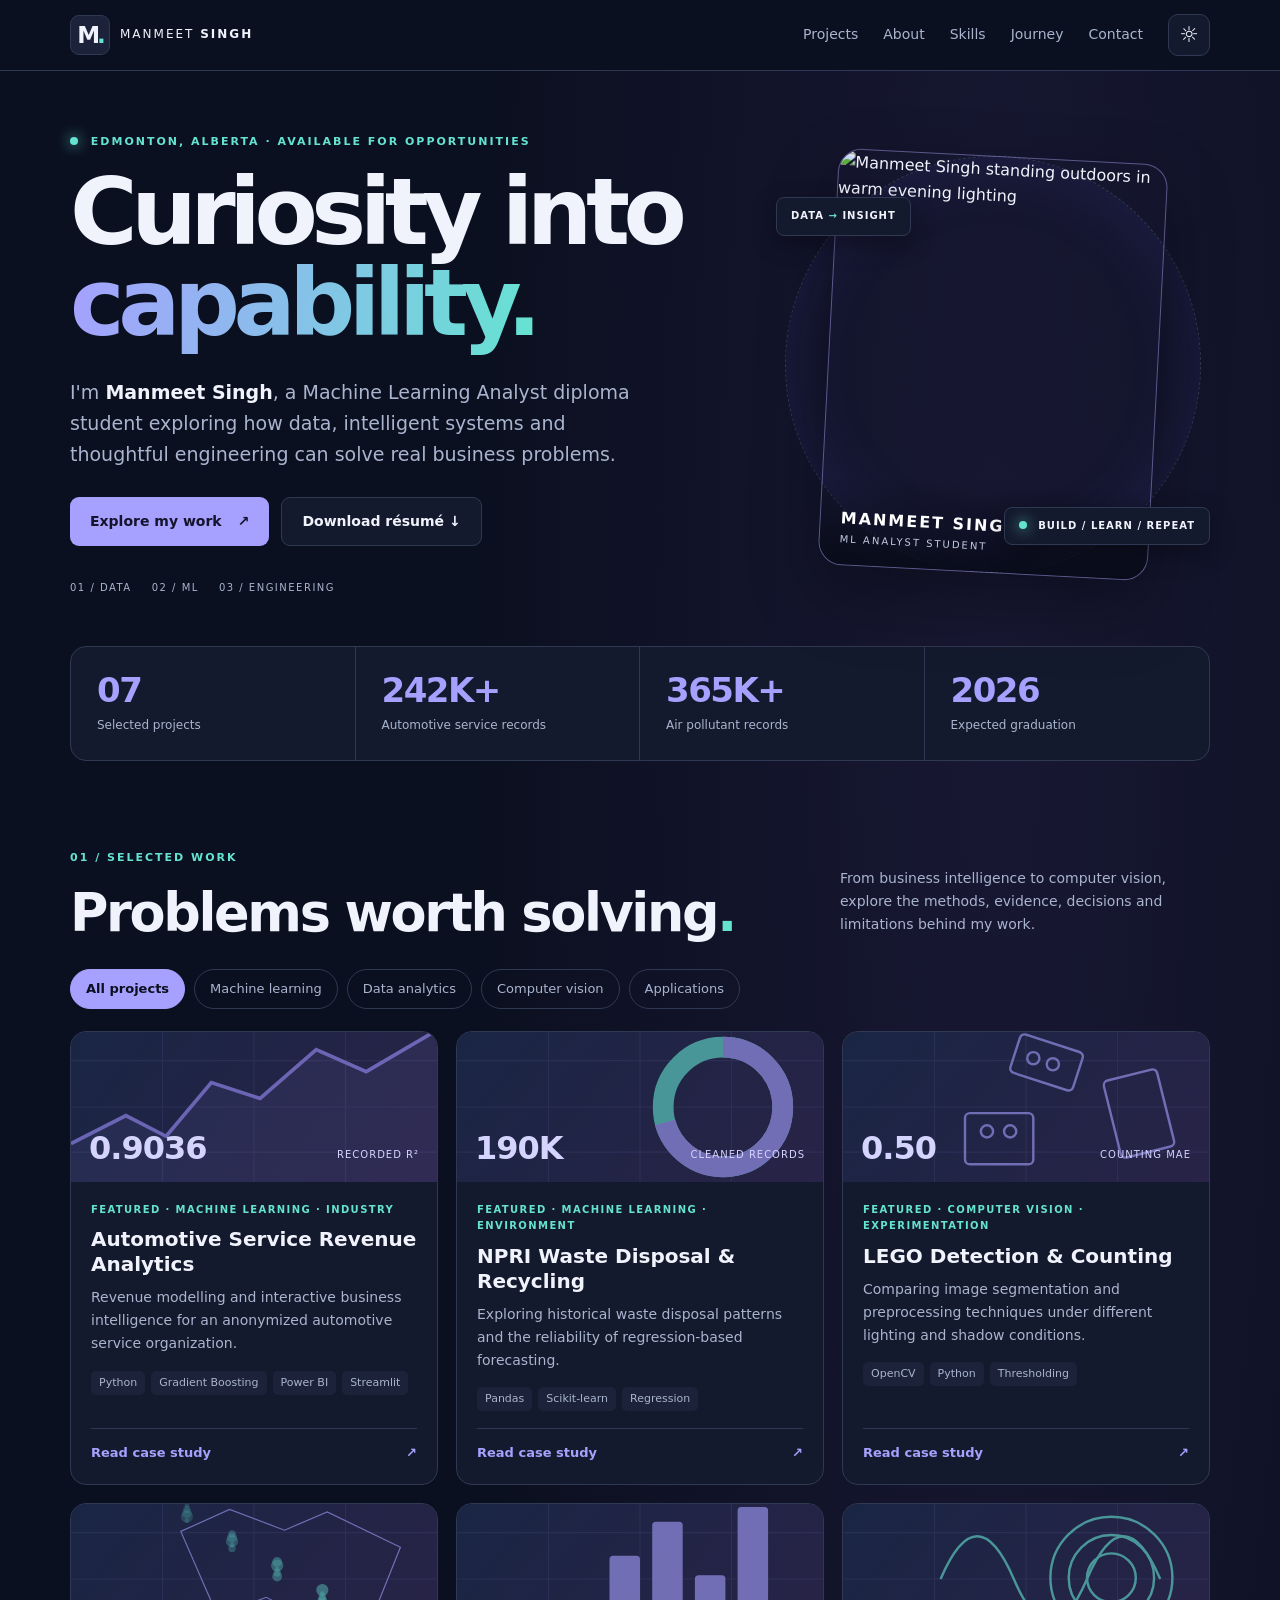
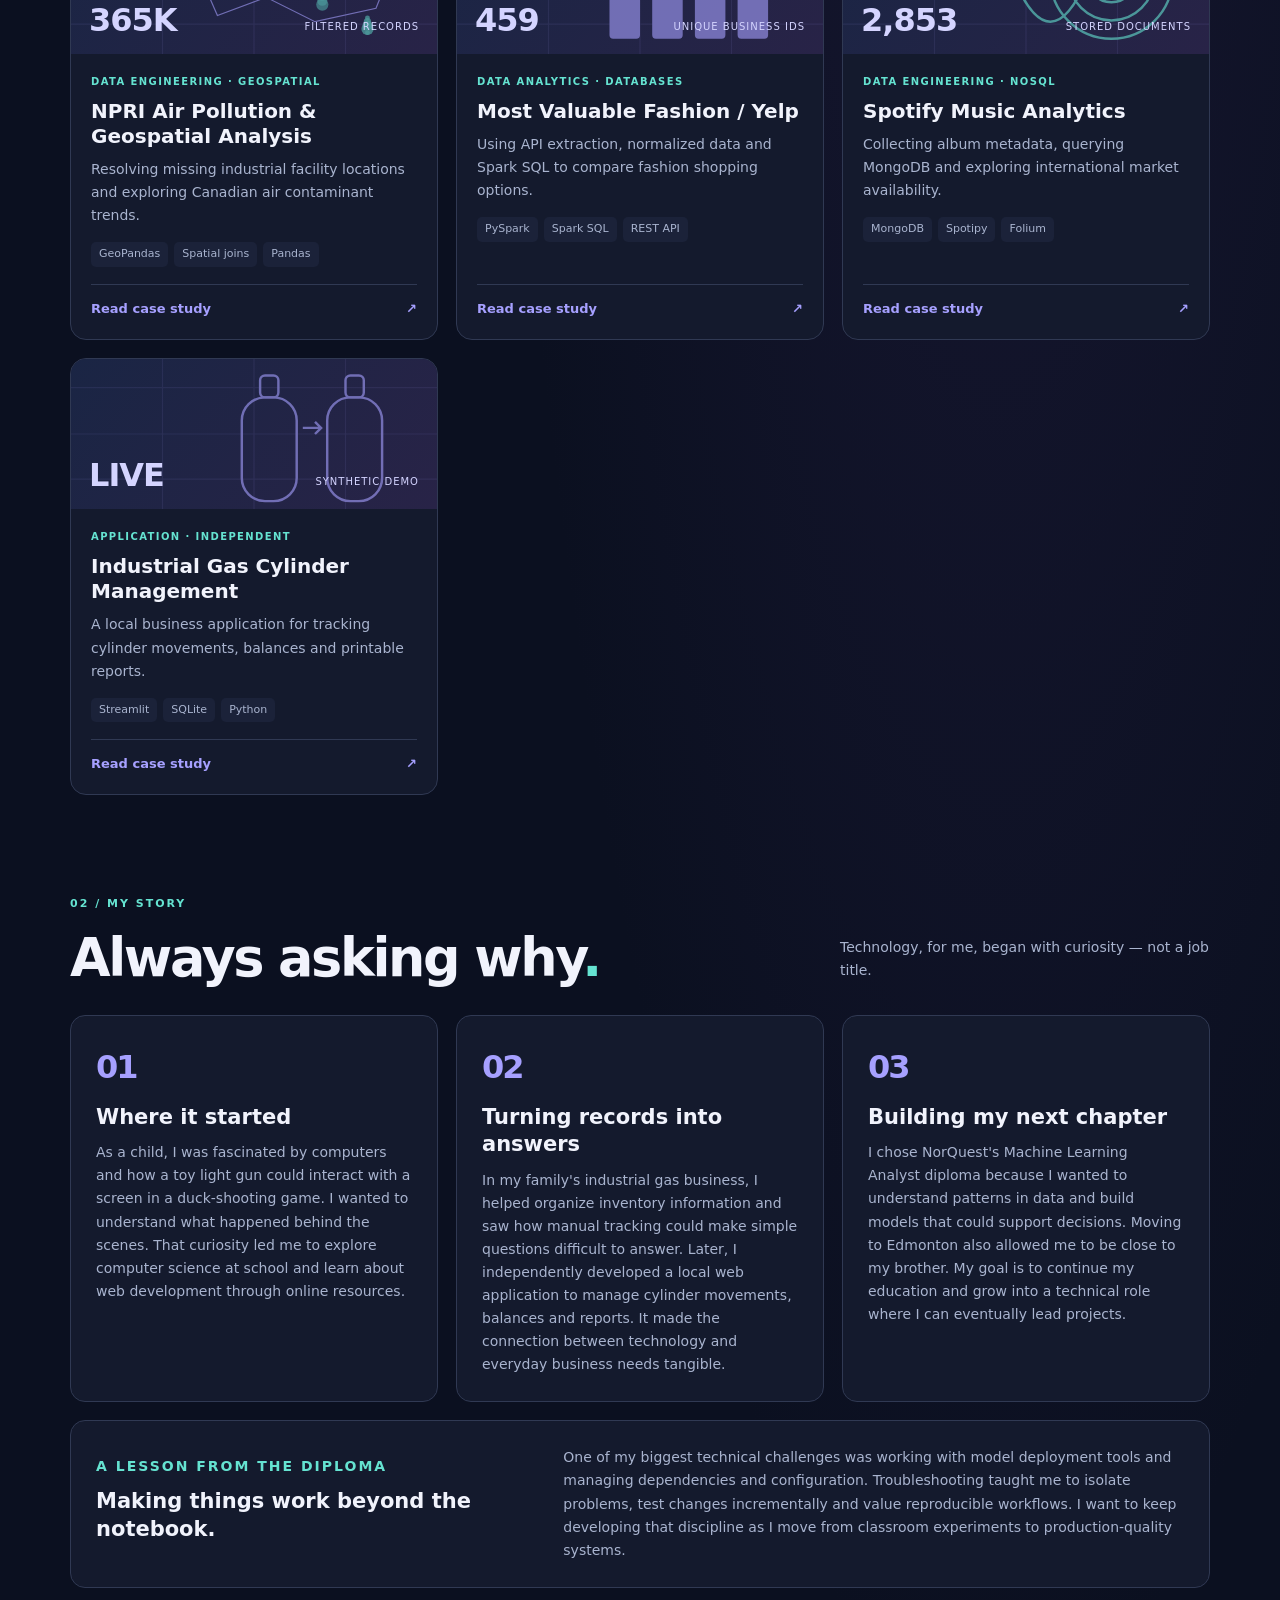
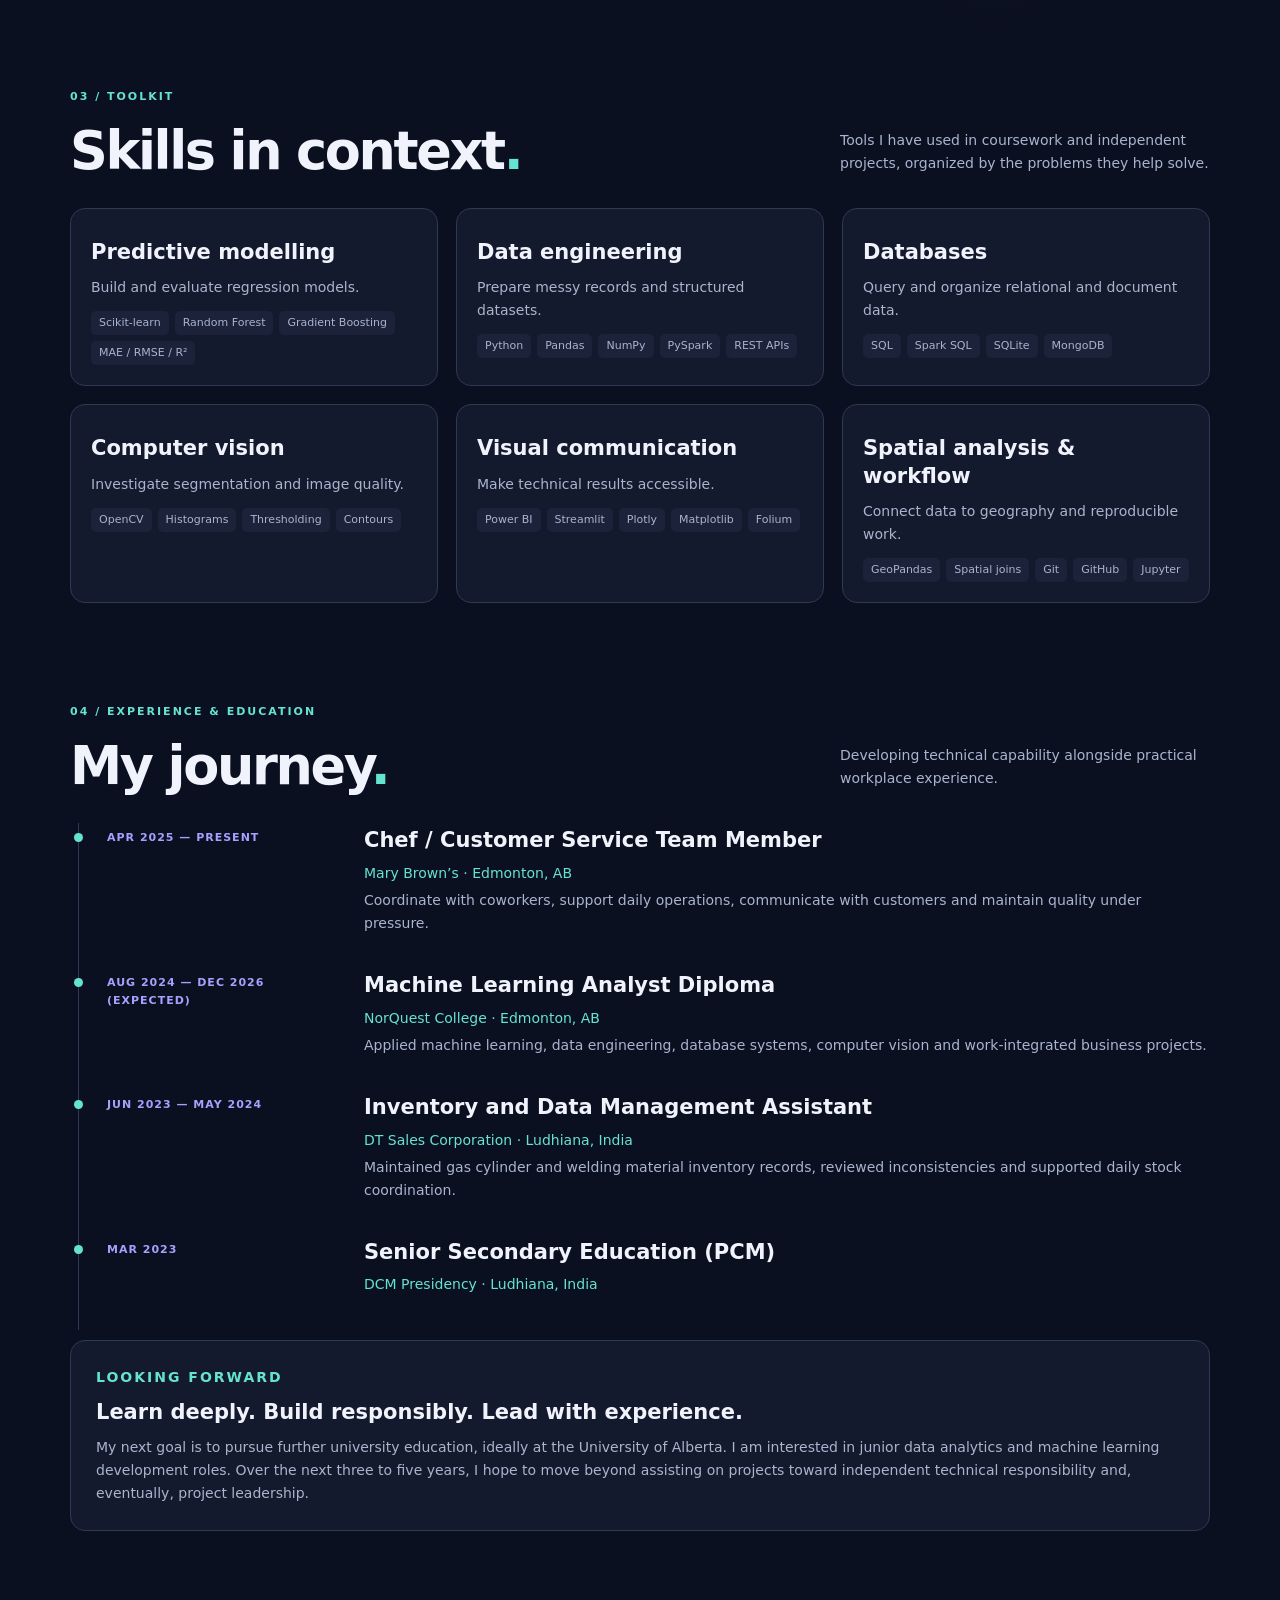
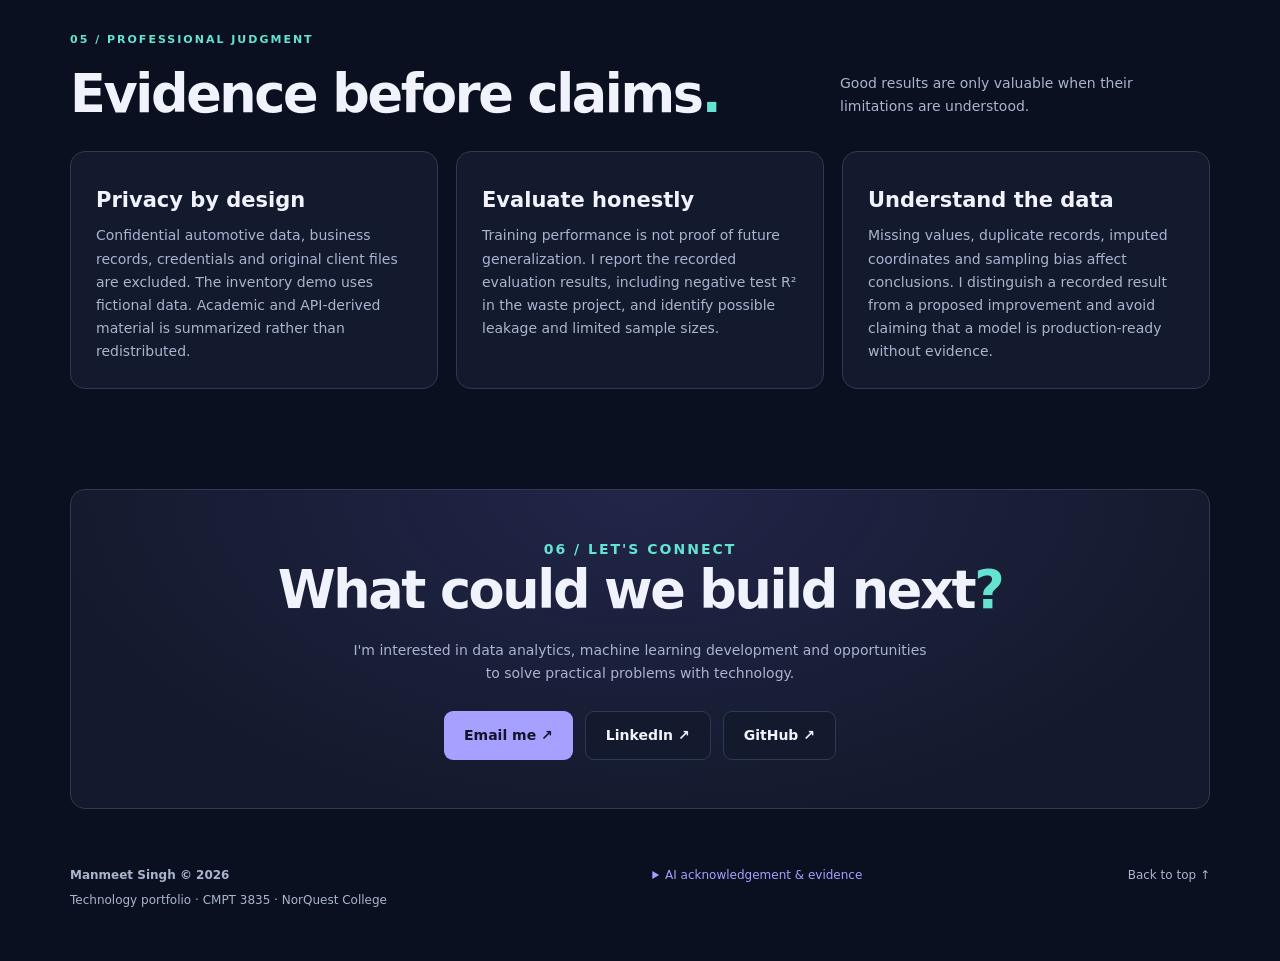
==== index.html @ 7f27ab4d "Add files via upload" ====
<!doctype html><html lang="en"><head><meta charset="utf-8"><meta name="viewport" content="width=device-width,initial-scale=1"><meta name="description" content="Manmeet Singh — Machine Learning Analyst student. Selected work in analytics, computer vision and business automation."><meta name="theme-color" content="#0c1021"><title>Manmeet Singh | Data & Machine Learning Portfolio</title><link rel="stylesheet" href="style.css"><script src="app.js" defer></script></head><body><a class="skip" href="#main">Skip to content</a><header class="header"><div class="nav wrap"><a class="brand" href="#home"><span class="mark">M<span>.</span></span><span>MANMEET <b>SINGH</b></span></a><button class="menu" aria-label="Toggle navigation" aria-expanded="false">☰</button><nav aria-label="Main navigation"><a href="#work">Projects</a><a href="#about">About</a><a href="#skills">Skills</a><a href="#journey">Journey</a><a href="#contact">Contact</a></nav><button id="theme" class="theme" aria-label="Switch color theme">☼</button></div></header><main id="main"><section id="home" class="hero wrap"><div class="hero-copy"><div class="eyebrow"><span class="dot"></span> EDMONTON, ALBERTA · AVAILABLE FOR OPPORTUNITIES</div><h1>Curiosity into<br><em>capability.</em></h1><p class="intro">I'm <strong>Manmeet Singh</strong>, a Machine Learning Analyst diploma student exploring how data, intelligent systems and thoughtful engineering can solve real business problems.</p><div class="actions"><a class="primary" href="#work">Explore my work <span>↗</span></a><a class="secondary" href="assets/Manmeet-Singh-Resume.docx" download>Download résumé ↓</a></div><div class="hero-meta"><span>01 / DATA</span><span>02 / ML</span><span>03 / ENGINEERING</span></div></div><div class="hero-art" aria-label="Portrait of Manmeet Singh"><div class="orbit"></div><div class="portrait"><img src="assets/portrait.webp" alt="Manmeet Singh standing outdoors in warm evening lighting"><span class="portrait-label">MANMEET SINGH <small>ML ANALYST STUDENT</small></span></div><div class="float a">DATA <b>→</b> INSIGHT</div><div class="float b"><span class="dot"></span> BUILD / LEARN / REPEAT</div></div></section><section class="stats wrap" aria-label="Portfolio highlights"><div><strong>07</strong><span>Selected projects</span></div><div><strong>242K+</strong><span>Automotive service records</span></div><div><strong>365K+</strong><span>Air pollutant records</span></div><div><strong>2026</strong><span>Expected graduation</span></div></section><section id="work" class="section wrap"><div class="section-head"><div><p class="eyebrow">01 / SELECTED WORK</p><h2>Problems worth solving<span>.</span></h2></div><p>From business intelligence to computer vision, explore the methods, evidence, decisions and limitations behind my work.</p></div><div class="filters" role="group" aria-label="Filter projects"><button class="active" data-filter="all" aria-pressed="true">All projects</button><button data-filter="ml" aria-pressed="false">Machine learning</button><button data-filter="data" aria-pressed="false">Data analytics</button><button data-filter="cv" aria-pressed="false">Computer vision</button><button data-filter="app" aria-pressed="false">Applications</button></div><div id="projects" class="project-grid"></div><p id="filter-status" class="sr" aria-live="polite"></p></section><section id="about" class="section wrap"><div class="section-head"><div><p class="eyebrow">02 / MY STORY</p><h2>Always asking why<span>.</span></h2></div><p>Technology, for me, began with curiosity — not a job title.</p></div><div class="story"><article class="panel"><span class="number">01</span><h3>Where it started</h3><p>As a child, I was fascinated by computers and how a toy light gun could interact with a screen in a duck-shooting game. I wanted to understand what happened behind the scenes. That curiosity led me to explore computer science at school and learn about web development through online resources.</p></article><article class="panel"><span class="number">02</span><h3>Turning records into answers</h3><p>In my family's industrial gas business, I helped organize inventory information and saw how manual tracking could make simple questions difficult to answer. Later, I independently developed a local web application to manage cylinder movements, balances and reports. It made the connection between technology and everyday business needs tangible.</p></article><article class="panel"><span class="number">03</span><h3>Building my next chapter</h3><p>I chose NorQuest's Machine Learning Analyst diploma because I wanted to understand patterns in data and build models that could support decisions. Moving to Edmonton also allowed me to be close to my brother. My goal is to continue my education and grow into a technical role where I can eventually lead projects.</p></article></div><div class="reflection panel"><div><p class="eyebrow">A LESSON FROM THE DIPLOMA</p><h3>Making things work beyond the notebook.</h3></div><p>One of my biggest technical challenges was working with model deployment tools and managing dependencies and configuration. Troubleshooting taught me to isolate problems, test changes incrementally and value reproducible workflows. I want to keep developing that discipline as I move from classroom experiments to production-quality systems.</p></div></section><section id="skills" class="section wrap"><div class="section-head"><div><p class="eyebrow">03 / TOOLKIT</p><h2>Skills in context<span>.</span></h2></div><p>Tools I have used in coursework and independent projects, organized by the problems they help solve.</p></div><div id="skill-grid" class="skill-grid"></div></section><section id="journey" class="section wrap"><div class="section-head"><div><p class="eyebrow">04 / EXPERIENCE & EDUCATION</p><h2>My journey<span>.</span></h2></div><p>Developing technical capability alongside practical workplace experience.</p></div><div class="timeline"><article><time>APR 2025 — PRESENT</time><div><h3>Chef / Customer Service Team Member</h3><p class="sub">Mary Brown’s · Edmonton, AB</p><p>Coordinate with coworkers, support daily operations, communicate with customers and maintain quality under pressure.</p></div></article><article><time>AUG 2024 — DEC 2026 (EXPECTED)</time><div><h3>Machine Learning Analyst Diploma</h3><p class="sub">NorQuest College · Edmonton, AB</p><p>Applied machine learning, data engineering, database systems, computer vision and work-integrated business projects.</p></div></article><article><time>JUN 2023 — MAY 2024</time><div><h3>Inventory and Data Management Assistant</h3><p class="sub">DT Sales Corporation · Ludhiana, India</p><p>Maintained gas cylinder and welding material inventory records, reviewed inconsistencies and supported daily stock coordination.</p></div></article><article><time>MAR 2023</time><div><h3>Senior Secondary Education (PCM)</h3><p class="sub">DCM Presidency · Ludhiana, India</p></div></article></div><div class="goals panel"><p class="eyebrow">LOOKING FORWARD</p><h3>Learn deeply. Build responsibly. Lead with experience.</h3><p>My next goal is to pursue further university education, ideally at the University of Alberta. I am interested in junior data analytics and machine learning development roles. Over the next three to five years, I hope to move beyond assisting on projects toward independent technical responsibility and, eventually, project leadership.</p></div></section><section class="section wrap" id="responsibility"><div class="section-head"><div><p class="eyebrow">05 / PROFESSIONAL JUDGMENT</p><h2>Evidence before claims<span>.</span></h2></div><p>Good results are only valuable when their limitations are understood.</p></div><div class="story"><article class="panel"><h3>Privacy by design</h3><p>Confidential automotive data, business records, credentials and original client files are excluded. The inventory demo uses fictional data. Academic and API-derived material is summarized rather than redistributed.</p></article><article class="panel"><h3>Evaluate honestly</h3><p>Training performance is not proof of future generalization. I report the recorded evaluation results, including negative test R² in the waste project, and identify possible leakage and limited sample sizes.</p></article><article class="panel"><h3>Understand the data</h3><p>Missing values, duplicate records, imputed coordinates and sampling bias affect conclusions. I distinguish a recorded result from a proposed improvement and avoid claiming that a model is production-ready without evidence.</p></article></div></section><section id="contact" class="section wrap"><div class="contact panel"><p class="eyebrow">06 / LET'S CONNECT</p><h2>What could we build next<span>?</span></h2><p>I'm interested in data analytics, machine learning development and opportunities to solve practical problems with technology.</p><div class="actions"><a class="primary" href="mailto:manmeetsingh.200472@gmail.com">Email me ↗</a><a class="secondary" href="https://www.linkedin.com/in/manmeet-singh-952027340/" target="_blank" rel="noopener">LinkedIn ↗</a><a class="secondary" href="https://github.com/ManmeetS0704" target="_blank" rel="noopener">GitHub ↗</a></div></div></section></main><footer class="wrap footer"><div><strong>Manmeet Singh © 2026</strong><p>Technology portfolio · CMPT 3835 · NorQuest College</p></div><details><summary>AI acknowledgement & evidence</summary><p>ChatGPT assisted with portfolio writing, code, visual presentation and organization of project evidence. Project results are drawn from saved academic outputs and the résumé; they were not independently retrained. Team results are identified as such. The interactive inventory example is synthetic. Individual contributions described at team level are not assertions of sole authorship.</p></details><a href="#home">Back to top ↑</a></footer><dialog id="detail" aria-labelledby="detail-title"><div class="dialog-head"><span class="eyebrow">PROJECT CASE STUDY</span><button id="close" aria-label="Close case study">×</button></div><div id="detail-body"></div></dialog></body></html>
---- style.css ----
:root{color-scheme:dark;--bg:#0b1020;--panel:#141a2d;--panel2:#1b2239;--fg:#f1f3fc;--muted:#a9b4cf;--line:#303953;--accent:#a6a0ff;--cyan:#65e3d1;--shadow:#0005}*{box-sizing:border-box}html{scroll-behavior:smooth;scroll-padding-top:95px}body{margin:0;background:radial-gradient(ellipse at 78% 12%,#33265a55,transparent 37%),var(--bg);color:var(--fg);font-family:Inter,system-ui,-apple-system,BlinkMacSystemFont,"Segoe UI",sans-serif;line-height:1.65}body.light{color-scheme:light;--bg:#f5f6fc;--panel:#fff;--panel2:#e8eafa;--fg:#20233d;--muted:#515b76;--line:#cbd1e4;--accent:#5542c2;--cyan:#087e70;--shadow:#25204b14;background:var(--bg)}a{color:inherit;text-decoration:none}button{font:inherit;color:inherit;cursor:pointer}button:focus-visible,a:focus-visible,input:focus-visible,select:focus-visible,summary:focus-visible{outline:3px solid var(--cyan);outline-offset:4px}.wrap{width:min(1140px,calc(100% - 48px));margin:auto}.header{position:sticky;top:0;z-index:5;background:var(--bg);border-bottom:1px solid var(--line)}.nav{height:70px;display:flex;align-items:center;gap:25px}.brand{display:flex;align-items:center;gap:10px;font-size:12px;letter-spacing:2px;white-space:nowrap}.brand b{font-weight:800}.mark{display:grid;place-items:center;background:var(--panel2);border:1px solid var(--line);border-radius:9px;width:40px;height:40px;font-size:23px;letter-spacing:-3px;font-weight:900;display:inline-block;text-align:center;line-height:38px}.mark span,h2 span{color:var(--cyan)}nav{display:flex;gap:25px;margin-left:auto;font-size:14px;color:var(--muted)}nav a:hover{color:var(--accent)}.theme,.menu,#close{border:1px solid var(--line);background:var(--panel);border-radius:10px;width:42px;height:42px;font-size:22px}.menu{display:none}.hero{display:grid;grid-template-columns:1.2fr .8fr;gap:55px;align-items:center;min-height:570px;padding:62px 0 50px}.eyebrow{font-size:11px;letter-spacing:2px;font-weight:750;color:var(--cyan);margin:0 0 16px}.dot{display:inline-block;width:8px;height:8px;background:var(--cyan);border-radius:50%;box-shadow:0 0 14px var(--cyan);margin-right:7px}h1,h2,h3,p{margin-top:0}h1{font-size:clamp(58px,7.2vw,105px);line-height:.99;letter-spacing:-.07em;margin-bottom:27px}h1 em{font-style:normal;background:linear-gradient(100deg,var(--accent),var(--cyan));-webkit-background-clip:text;background-clip:text;color:transparent}.intro{font-size:19px;color:var(--muted);max-width:570px}.intro strong{color:var(--fg)}.actions{display:flex;gap:12px;flex-wrap:wrap;margin-top:26px}.primary,.secondary{display:inline-flex;align-items:center;justify-content:center;gap:16px;padding:12px 20px;border-radius:9px;font-size:14px;font-weight:700}.primary{background:#a6a0ff;color:#15142d}.primary:hover{background:#c5c0ff}.secondary{border:1px solid var(--line);background:var(--panel)}.secondary:hover{border-color:var(--accent)}.hero-meta{display:flex;gap:20px;margin-top:34px;font-size:10px;letter-spacing:1.5px;color:var(--muted)}.hero-art{position:relative;display:grid;place-items:center;min-height:440px}.portrait{position:relative;width:76%;max-width:340px;border-radius:24px;overflow:hidden;border:1px solid #b7aaff70;box-shadow:0 28px 70px var(--shadow);transform:rotate(3deg)}.portrait img{width:100%;display:block;aspect-ratio: .79;object-fit:cover}.portrait-label{position:absolute;bottom:0;left:0;right:0;padding:30px 20px 16px;background:linear-gradient(transparent,#080b18ee);color:white;font-size:16px;font-weight:800;letter-spacing:2px}.portrait-label small{display:block;font-size:10px;font-weight:500;color:#c6cce3}.orbit{position:absolute;width:96%;aspect-ratio:1;border-radius:50%;border:1px dashed var(--line);box-shadow:0 0 70px #7168ff22 inset}.float{position:absolute;padding:10px 14px;border-radius:8px;border:1px solid var(--line);background:var(--panel);font-size:10px;font-weight:700;letter-spacing:1px;box-shadow:0 8px 25px var(--shadow)}.float.a{top:12%;left:0}.float.b{bottom:9%;right:0}.float b{color:var(--cyan)}.stats{display:grid;grid-template-columns:repeat(4,1fr);border:1px solid var(--line);border-radius:16px;background:var(--panel);overflow:hidden}.stats div{padding:23px 26px;border-right:1px solid var(--line)}.stats div:last-child{border:0}.stats strong{display:block;font-size:34px;line-height:1.2;letter-spacing:-1.5px;color:var(--accent)}.stats span{font-size:12px;color:var(--muted)}.section{padding-top:88px;padding-bottom:12px}.section-head{display:flex;justify-content:space-between;gap:35px;align-items:end;margin-bottom:28px}.section-head>p{max-width:370px;color:var(--muted);margin-bottom:5px;font-size:14px}.section-head h2,.contact h2{font-size:clamp(32px,4.1vw,55px);line-height:1.1;letter-spacing:-.045em;margin:0}.filters{display:flex;flex-wrap:wrap;gap:9px;margin-bottom:22px}.filters button{padding:8px 15px;border:1px solid var(--line);border-radius:30px;background:transparent;color:var(--muted);font-size:13px}.filters button.active{background:var(--accent);border-color:var(--accent);color:var(--bg);font-weight:750}.project-grid{display:grid;grid-template-columns:repeat(3,minmax(0,1fr));gap:18px}.project{display:flex;flex-direction:column;background:var(--panel);border:1px solid var(--line);border-radius:16px;overflow:hidden;transition:transform .2s,border .2s}.project:hover{transform:translateY(-4px);border-color:var(--accent)}.project-visual{height:150px;position:relative;overflow:hidden;background:linear-gradient(130deg,#1a2544,#282347);color:#d4d4ff;padding:18px;display:flex;align-items:flex-end;justify-content:space-between}.project-visual svg{position:absolute;inset:0;width:100%;height:100%;opacity:.6}.project-visual strong{position:relative;font-size:32px;line-height:1;letter-spacing:-1px}.project-visual small{position:relative;font-size:10px;letter-spacing:1px;text-align:right}.project-content{padding:20px;display:flex;flex-direction:column;flex:1}.project-content h3{font-size:20px;line-height:1.25;margin:9px 0}.project-content p{font-size:14px;color:var(--muted);margin:0 0 15px}.project-type{color:var(--cyan);font-size:10px;letter-spacing:1.4px;text-transform:uppercase;font-weight:700}.tags{display:flex;gap:6px;flex-wrap:wrap;margin:0 0 17px}.tags span{font-size:11px;padding:3px 8px;background:var(--panel2);border-radius:5px;color:var(--muted)}.open-project{margin-top:auto;display:flex;justify-content:space-between;border:0;border-top:1px solid var(--line);padding:13px 0 0;background:transparent;color:var(--accent);font-weight:750;font-size:13px;text-align:left}.story,.skill-grid{display:grid;grid-template-columns:repeat(3,minmax(0,1fr));gap:18px}.panel{background:var(--panel);border:1px solid var(--line);border-radius:15px;padding:25px}.panel h3{font-size:21px;line-height:1.3;margin:10px 0}.panel p{color:var(--muted);font-size:14px;margin-bottom:0}.number{color:var(--accent);font-size:32px;font-weight:800;letter-spacing:-2px}.reflection{margin-top:18px;display:grid;grid-template-columns:1fr 1.4fr;gap:24px;align-items:center}.reflection .eyebrow,.goals .eyebrow,.contact .eyebrow{color:var(--cyan)}.skill-grid .panel{padding:20px}.skill-grid .tags{margin:12px 0 0}.timeline{border-left:1px solid var(--line);margin-left:8px}.timeline article{position:relative;display:grid;grid-template-columns:235px 1fr;gap:22px;padding:0 0 29px 28px}.timeline article:before{content:"";position:absolute;left:-5px;top:10px;width:9px;height:9px;border-radius:50%;background:var(--cyan)}.timeline time{font-size:11px;color:var(--accent);letter-spacing:1px;font-weight:700;padding-top:6px}.timeline h3{margin:0;font-size:21px}.timeline p{font-size:14px;color:var(--muted);margin:4px 0}.timeline .sub{color:var(--cyan)}.goals{margin-top:10px}.contact{text-align:center;padding:48px 24px;background:radial-gradient(ellipse at top,#6860d829,transparent 75%),var(--panel)}.contact p:not(.eyebrow){max-width:580px;margin:20px auto}.contact .actions{justify-content:center}.footer{display:flex;align-items:start;justify-content:space-between;gap:25px;padding:45px 0;color:var(--muted);font-size:12px}.footer p{margin:5px 0}.footer details{max-width:430px}.footer summary{cursor:pointer;color:var(--accent)}.footer>a{white-space:nowrap}dialog{width:min(850px,calc(100% - 24px));max-height:90dvh;background:var(--panel);color:var(--fg);border:1px solid var(--line);border-radius:20px;padding:28px;box-shadow:0 35px 100px #0009;overflow:auto}dialog::backdrop{background:#040714c9;backdrop-filter:blur(5px)}.dialog-head{display:flex;justify-content:space-between;align-items:center}.dialog-head .eyebrow{margin:0}#detail h2{font-size:36px;line-height:1.1;letter-spacing:-1.5px;margin:18px 0}#detail h3{font-size:19px;margin:25px 0 8px}#detail p{color:var(--muted);font-size:15px}.metrics{display:grid;grid-template-columns:repeat(auto-fit,minmax(125px,1fr));gap:10px;margin:22px 0}.metric{padding:15px;background:var(--panel2);border-radius:9px}.metric strong{display:block;color:var(--accent);font-size:25px;line-height:1.2}.metric span{font-size:12px;color:var(--muted)}.chart{padding:20px;border:1px solid var(--line);border-radius:12px;margin:20px 0}.chart h3{margin:0 0 12px!important}.bar-row{display:grid;grid-template-columns:minmax(90px,145px) 1fr 62px;align-items:center;gap:12px;margin:11px 0;font-size:13px}.bar-track{height:15px;border-radius:4px;background:var(--panel2);overflow:hidden}.bar-fill{height:100%;background:linear-gradient(90deg,#7969ec,#55d1ce);border-radius:4px}.chart small{color:var(--muted);display:block;margin-top:15px}.chart select{padding:7px;border:1px solid var(--line);background:var(--panel2);color:var(--fg);border-radius:7px;max-width:100%}.demo-controls{display:grid;gap:12px}.demo-controls label{display:flex;align-items:center;gap:10px}.demo-controls input{flex:1;min-width:70px;accent-color:var(--accent)}.demo-value{font-size:28px;color:var(--cyan);font-weight:800}.sr,.skip:not(:focus){position:absolute;width:1px;height:1px;overflow:hidden;clip-path:inset(50%)}.skip:focus{position:fixed;top:10px;left:10px;z-index:20;background:var(--panel);padding:10px}body.modal-open{overflow:hidden}@media(max-width:850px){.hero{gap:10px;min-height:0}.hero-art{min-height:350px}.project-grid,.story,.skill-grid{grid-template-columns:repeat(2,minmax(0,1fr))}.nav{gap:12px}nav{gap:13px}.brand{letter-spacing:.5px}.stats div{padding:17px}.stats strong{font-size:29px}}@media(max-width:620px){.wrap{width:calc(100% - 32px)}.nav{height:62px}.menu{display:block;margin-left:auto}.nav nav{display:none;position:absolute;top:62px;left:0;right:0;background:var(--panel);padding:20px;flex-direction:column;border-bottom:1px solid var(--line)}.nav nav.show{display:flex}.hero{grid-template-columns:1fr;padding:43px 0 24px}.hero-art{min-height:330px}.portrait{max-width:235px}.orbit{max-width:310px}.hero-meta{gap:12px}.stats{grid-template-columns:repeat(2,1fr)}.stats div{border-bottom:1px solid var(--line)}.stats div:nth-child(2){border-right:0}.stats div:nth-child(3){border-bottom:0}.section{padding-top:60px}.section-head{display:block}.section-head>p{margin:12px 0 0}.project-grid,.story,.skill-grid{grid-template-columns:1fr}.reflection{grid-template-columns:1fr}.timeline article{grid-template-columns:1fr;gap:5px}.footer{flex-direction:column}.bar-row{grid-template-columns:90px 1fr 45px;gap:7px}dialog{padding:18px}#detail h2{font-size:28px}.intro{font-size:17px}}@media(prefers-reduced-motion:reduce){*,*::before,*::after{scroll-behavior:auto!important;transition:none!important;animation:none!important}}
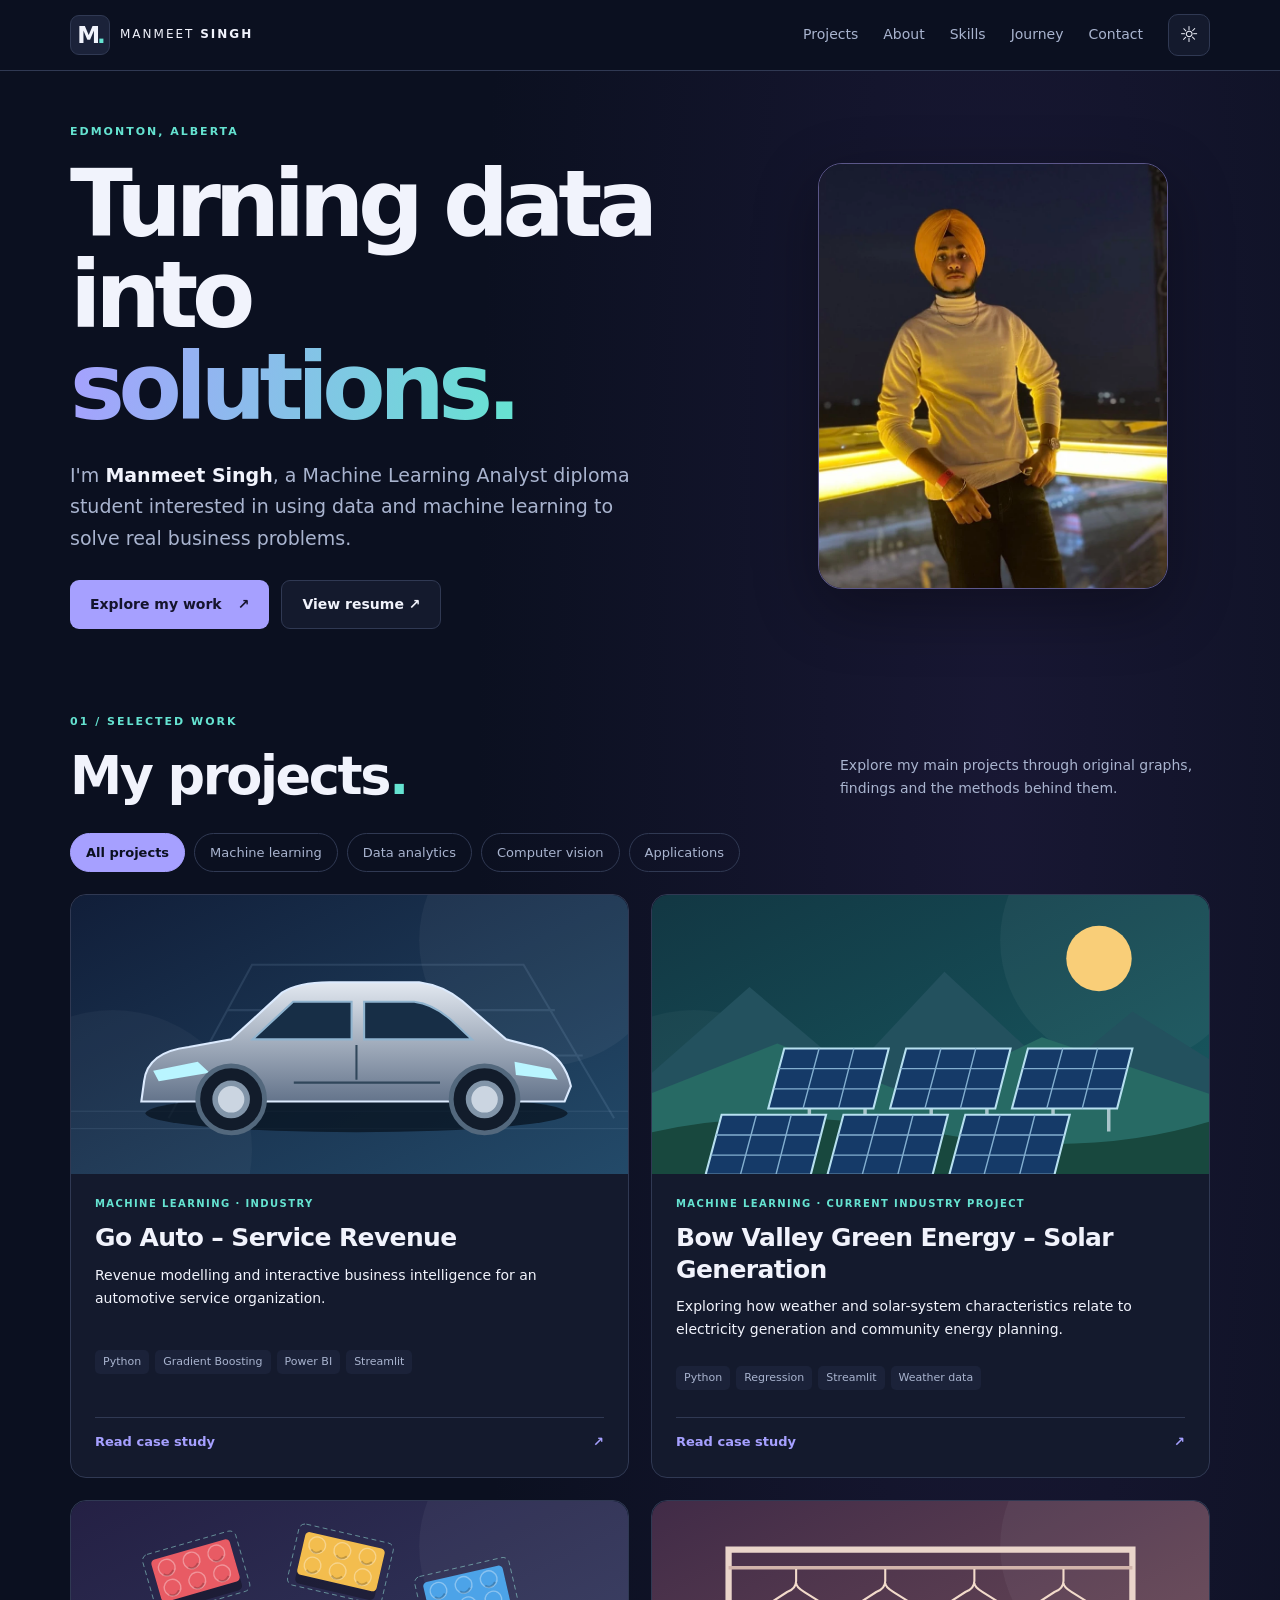
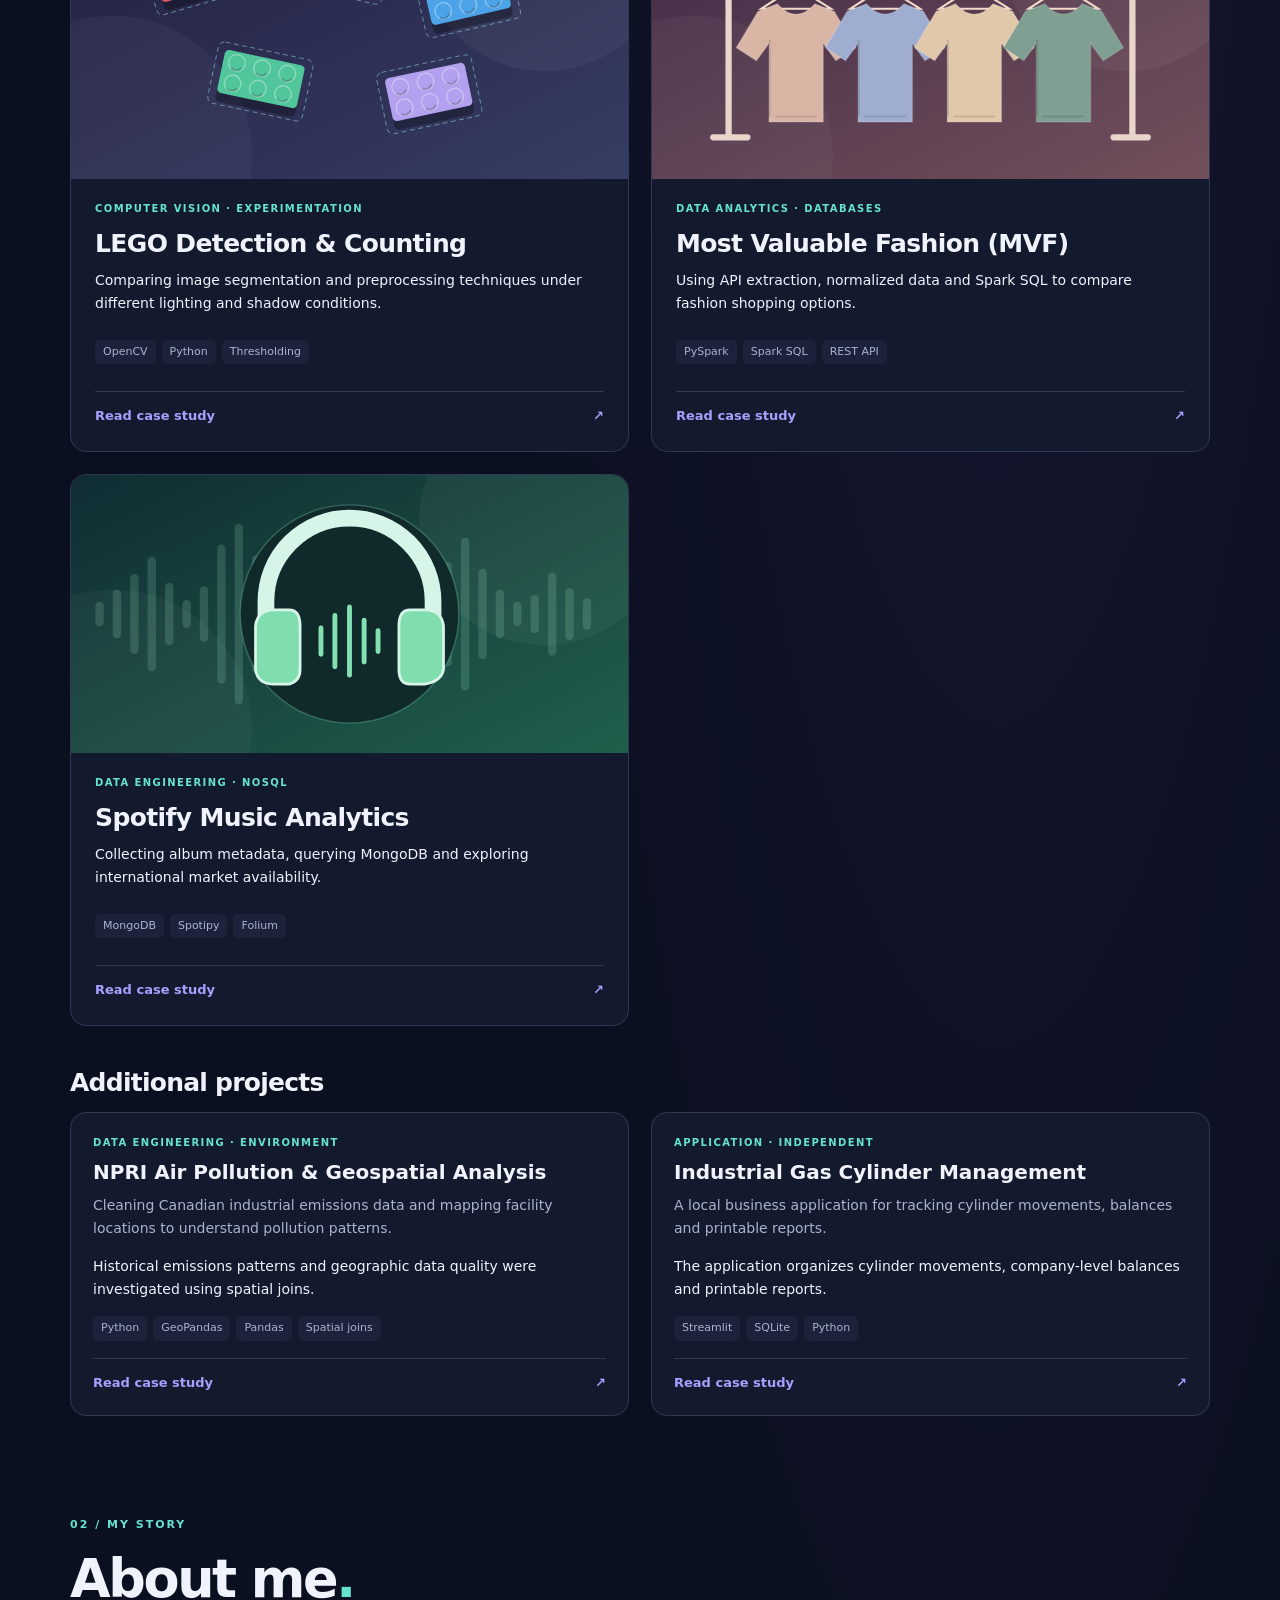
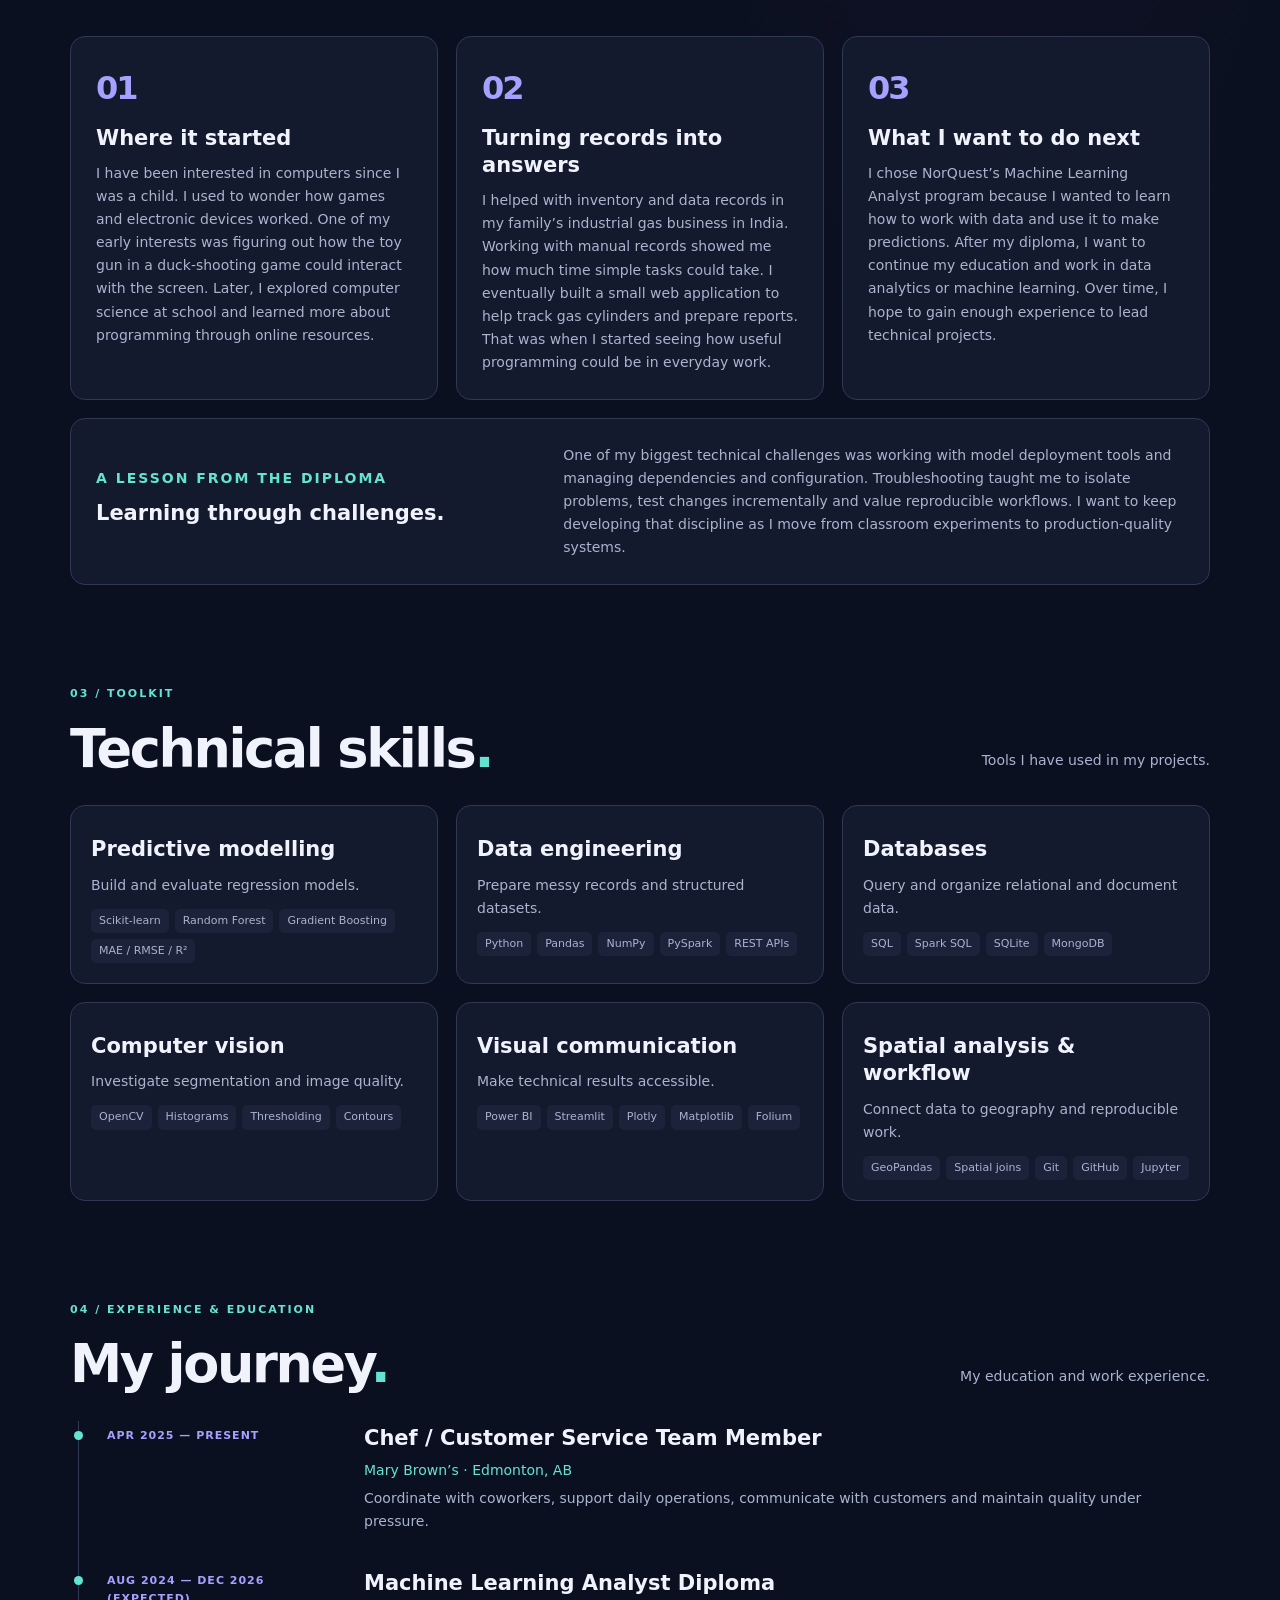
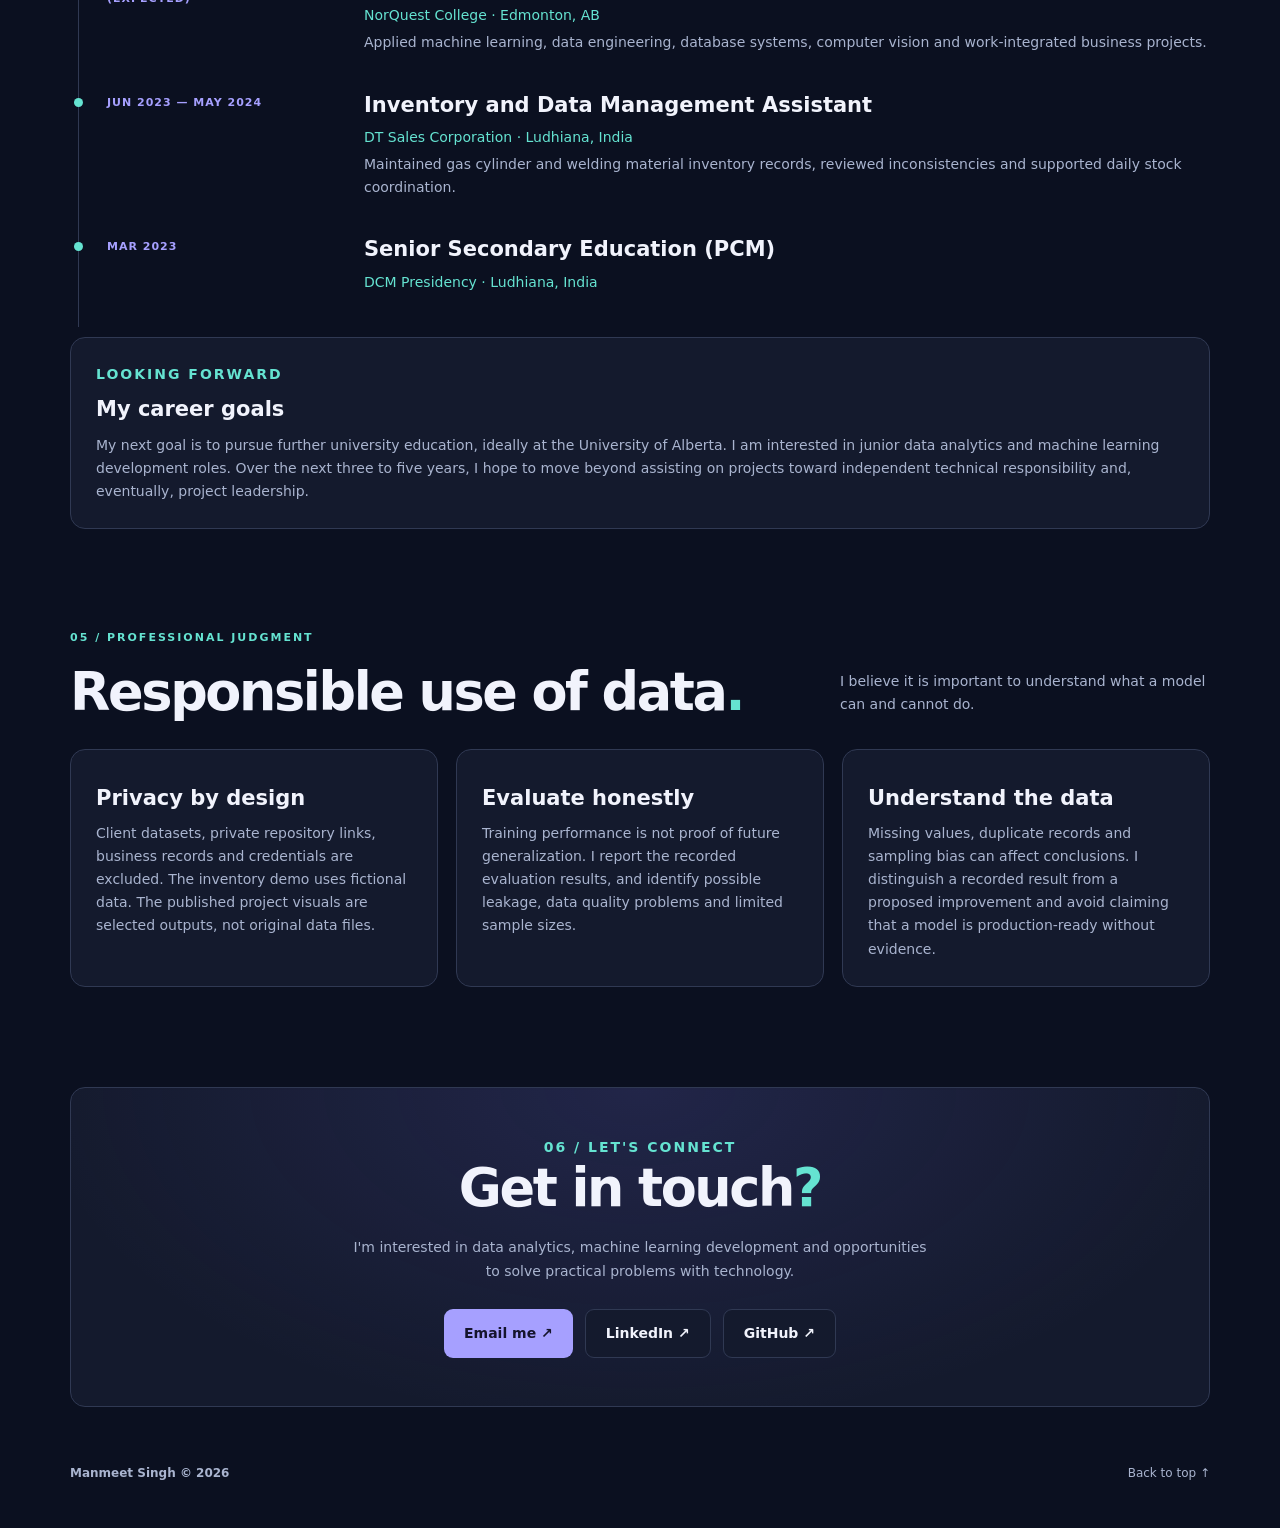
==== commit 40d3f6df: "Add files via upload" ====
--- a/index.html
+++ b/index.html
@@ -1 +1,3 @@
-<!doctype html><html lang="en"><head><meta charset="utf-8"><meta name="viewport" content="width=device-width,initial-scale=1"><meta name="description" content="Manmeet Singh — Machine Learning Analyst student. Selected work in analytics, computer vision and business automation."><meta name="theme-color" content="#0c1021"><title>Manmeet Singh | Data & Machine Learning Portfolio</title><link rel="stylesheet" href="style.css"><script src="app.js" defer></script></head><body><a class="skip" href="#main">Skip to content</a><header class="header"><div class="nav wrap"><a class="brand" href="#home"><span class="mark">M<span>.</span></span><span>MANMEET <b>SINGH</b></span></a><button class="menu" aria-label="Toggle navigation" aria-expanded="false">☰</button><nav aria-label="Main navigation"><a href="#work">Projects</a><a href="#about">About</a><a href="#skills">Skills</a><a href="#journey">Journey</a><a href="#contact">Contact</a></nav><button id="theme" class="theme" aria-label="Switch color theme">☼</button></div></header><main id="main"><section id="home" class="hero wrap"><div class="hero-copy"><div class="eyebrow"><span class="dot"></span> EDMONTON, ALBERTA · AVAILABLE FOR OPPORTUNITIES</div><h1>Curiosity into<br><em>capability.</em></h1><p class="intro">I'm <strong>Manmeet Singh</strong>, a Machine Learning Analyst diploma student exploring how data, intelligent systems and thoughtful engineering can solve real business problems.</p><div class="actions"><a class="primary" href="#work">Explore my work <span>↗</span></a><a class="secondary" href="assets/Manmeet-Singh-Resume.docx" download>Download résumé ↓</a></div><div class="hero-meta"><span>01 / DATA</span><span>02 / ML</span><span>03 / ENGINEERING</span></div></div><div class="hero-art" aria-label="Portrait of Manmeet Singh"><div class="orbit"></div><div class="portrait"><img src="assets/portrait.webp" alt="Manmeet Singh standing outdoors in warm evening lighting"><span class="portrait-label">MANMEET SINGH <small>ML ANALYST STUDENT</small></span></div><div class="float a">DATA <b>→</b> INSIGHT</div><div class="float b"><span class="dot"></span> BUILD / LEARN / REPEAT</div></div></section><section class="stats wrap" aria-label="Portfolio highlights"><div><strong>07</strong><span>Selected projects</span></div><div><strong>242K+</strong><span>Automotive service records</span></div><div><strong>365K+</strong><span>Air pollutant records</span></div><div><strong>2026</strong><span>Expected graduation</span></div></section><section id="work" class="section wrap"><div class="section-head"><div><p class="eyebrow">01 / SELECTED WORK</p><h2>Problems worth solving<span>.</span></h2></div><p>From business intelligence to computer vision, explore the methods, evidence, decisions and limitations behind my work.</p></div><div class="filters" role="group" aria-label="Filter projects"><button class="active" data-filter="all" aria-pressed="true">All projects</button><button data-filter="ml" aria-pressed="false">Machine learning</button><button data-filter="data" aria-pressed="false">Data analytics</button><button data-filter="cv" aria-pressed="false">Computer vision</button><button data-filter="app" aria-pressed="false">Applications</button></div><div id="projects" class="project-grid"></div><p id="filter-status" class="sr" aria-live="polite"></p></section><section id="about" class="section wrap"><div class="section-head"><div><p class="eyebrow">02 / MY STORY</p><h2>Always asking why<span>.</span></h2></div><p>Technology, for me, began with curiosity — not a job title.</p></div><div class="story"><article class="panel"><span class="number">01</span><h3>Where it started</h3><p>As a child, I was fascinated by computers and how a toy light gun could interact with a screen in a duck-shooting game. I wanted to understand what happened behind the scenes. That curiosity led me to explore computer science at school and learn about web development through online resources.</p></article><article class="panel"><span class="number">02</span><h3>Turning records into answers</h3><p>In my family's industrial gas business, I helped organize inventory information and saw how manual tracking could make simple questions difficult to answer. Later, I independently developed a local web application to manage cylinder movements, balances and reports. It made the connection between technology and everyday business needs tangible.</p></article><article class="panel"><span class="number">03</span><h3>Building my next chapter</h3><p>I chose NorQuest's Machine Learning Analyst diploma because I wanted to understand patterns in data and build models that could support decisions. Moving to Edmonton also allowed me to be close to my brother. My goal is to continue my education and grow into a technical role where I can eventually lead projects.</p></article></div><div class="reflection panel"><div><p class="eyebrow">A LESSON FROM THE DIPLOMA</p><h3>Making things work beyond the notebook.</h3></div><p>One of my biggest technical challenges was working with model deployment tools and managing dependencies and configuration. Troubleshooting taught me to isolate problems, test changes incrementally and value reproducible workflows. I want to keep developing that discipline as I move from classroom experiments to production-quality systems.</p></div></section><section id="skills" class="section wrap"><div class="section-head"><div><p class="eyebrow">03 / TOOLKIT</p><h2>Skills in context<span>.</span></h2></div><p>Tools I have used in coursework and independent projects, organized by the problems they help solve.</p></div><div id="skill-grid" class="skill-grid"></div></section><section id="journey" class="section wrap"><div class="section-head"><div><p class="eyebrow">04 / EXPERIENCE & EDUCATION</p><h2>My journey<span>.</span></h2></div><p>Developing technical capability alongside practical workplace experience.</p></div><div class="timeline"><article><time>APR 2025 — PRESENT</time><div><h3>Chef / Customer Service Team Member</h3><p class="sub">Mary Brown’s · Edmonton, AB</p><p>Coordinate with coworkers, support daily operations, communicate with customers and maintain quality under pressure.</p></div></article><article><time>AUG 2024 — DEC 2026 (EXPECTED)</time><div><h3>Machine Learning Analyst Diploma</h3><p class="sub">NorQuest College · Edmonton, AB</p><p>Applied machine learning, data engineering, database systems, computer vision and work-integrated business projects.</p></div></article><article><time>JUN 2023 — MAY 2024</time><div><h3>Inventory and Data Management Assistant</h3><p class="sub">DT Sales Corporation · Ludhiana, India</p><p>Maintained gas cylinder and welding material inventory records, reviewed inconsistencies and supported daily stock coordination.</p></div></article><article><time>MAR 2023</time><div><h3>Senior Secondary Education (PCM)</h3><p class="sub">DCM Presidency · Ludhiana, India</p></div></article></div><div class="goals panel"><p class="eyebrow">LOOKING FORWARD</p><h3>Learn deeply. Build responsibly. Lead with experience.</h3><p>My next goal is to pursue further university education, ideally at the University of Alberta. I am interested in junior data analytics and machine learning development roles. Over the next three to five years, I hope to move beyond assisting on projects toward independent technical responsibility and, eventually, project leadership.</p></div></section><section class="section wrap" id="responsibility"><div class="section-head"><div><p class="eyebrow">05 / PROFESSIONAL JUDGMENT</p><h2>Evidence before claims<span>.</span></h2></div><p>Good results are only valuable when their limitations are understood.</p></div><div class="story"><article class="panel"><h3>Privacy by design</h3><p>Confidential automotive data, business records, credentials and original client files are excluded. The inventory demo uses fictional data. Academic and API-derived material is summarized rather than redistributed.</p></article><article class="panel"><h3>Evaluate honestly</h3><p>Training performance is not proof of future generalization. I report the recorded evaluation results, including negative test R² in the waste project, and identify possible leakage and limited sample sizes.</p></article><article class="panel"><h3>Understand the data</h3><p>Missing values, duplicate records, imputed coordinates and sampling bias affect conclusions. I distinguish a recorded result from a proposed improvement and avoid claiming that a model is production-ready without evidence.</p></article></div></section><section id="contact" class="section wrap"><div class="contact panel"><p class="eyebrow">06 / LET'S CONNECT</p><h2>What could we build next<span>?</span></h2><p>I'm interested in data analytics, machine learning development and opportunities to solve practical problems with technology.</p><div class="actions"><a class="primary" href="mailto:manmeetsingh.200472@gmail.com">Email me ↗</a><a class="secondary" href="https://www.linkedin.com/in/manmeet-singh-952027340/" target="_blank" rel="noopener">LinkedIn ↗</a><a class="secondary" href="https://github.com/ManmeetS0704" target="_blank" rel="noopener">GitHub ↗</a></div></div></section></main><footer class="wrap footer"><div><strong>Manmeet Singh © 2026</strong><p>Technology portfolio · CMPT 3835 · NorQuest College</p></div><details><summary>AI acknowledgement & evidence</summary><p>ChatGPT assisted with portfolio writing, code, visual presentation and organization of project evidence. Project results are drawn from saved academic outputs and the résumé; they were not independently retrained. Team results are identified as such. The interactive inventory example is synthetic. Individual contributions described at team level are not assertions of sole authorship.</p></details><a href="#home">Back to top ↑</a></footer><dialog id="detail" aria-labelledby="detail-title"><div class="dialog-head"><span class="eyebrow">PROJECT CASE STUDY</span><button id="close" aria-label="Close case study">×</button></div><div id="detail-body"></div></dialog></body></html>
+<!DOCTYPE html>
+
+<html lang="en"><head><meta charset="utf-8"/><meta content="width=device-width,initial-scale=1" name="viewport"/><meta content="Manmeet Singh — Machine Learning Analyst student. Selected work in analytics, computer vision and business automation." name="description"/><meta content="#0c1021" name="theme-color"/><title>Manmeet Singh | Data &amp; Machine Learning Portfolio</title><link href="style.css" rel="stylesheet"/><script defer="" src="app.js"></script></head><body><a class="skip" href="#main">Skip to content</a><header class="header"><div class="nav wrap"><a class="brand" href="#home"><span class="mark">M<span>.</span></span><span>MANMEET <b>SINGH</b></span></a><button aria-expanded="false" aria-label="Toggle navigation" class="menu">☰</button><nav aria-label="Main navigation"><a href="#work">Projects</a><a href="#about">About</a><a href="#skills">Skills</a><a href="#journey">Journey</a><a href="#contact">Contact</a></nav><button aria-label="Switch color theme" class="theme" id="theme">☼</button></div></header><main id="main"><section class="hero wrap" id="home"><div class="hero-copy"><div class="eyebrow">EDMONTON, ALBERTA</div><h1>Turning data into<br/><em>solutions.</em></h1><p class="intro">I'm <strong>Manmeet Singh</strong>, a Machine Learning Analyst diploma student interested in using data and machine learning to solve real business problems.</p><div class="actions"><a class="primary" href="#work">Explore my work <span>↗</span></a><a class="secondary" href="resume.html">View resume ↗</a></div></div><div aria-label="Portrait of Manmeet Singh" class="hero-art"><div class="portrait"><img alt="Manmeet Singh standing outdoors in warm evening lighting" src="assets/portrait.webp"/></div></div></section><section class="section wrap" id="work"><div class="section-head"><div><p class="eyebrow">01 / SELECTED WORK</p><h2>My projects<span>.</span></h2></div><p>Explore my main projects through original graphs, findings and the methods behind them.</p></div><div aria-label="Filter projects" class="filters" role="group"><button aria-pressed="true" class="active" data-filter="all">All projects</button><button aria-pressed="false" data-filter="ml">Machine learning</button><button aria-pressed="false" data-filter="data">Data analytics</button><button aria-pressed="false" data-filter="cv">Computer vision</button><button aria-pressed="false" data-filter="app">Applications</button></div><div class="project-grid" id="projects"></div><p aria-live="polite" class="sr" id="filter-status"></p></section><section class="section wrap" id="about"><div class="section-head"><div><p class="eyebrow">02 / MY STORY</p><h2>About me<span>.</span></h2></div></div><div class="story"><article class="panel"><span class="number">01</span><h3>Where it started</h3><p>I have been interested in computers since I was a child. I used to wonder how games and electronic devices worked. One of my early interests was figuring out how the toy gun in a duck-shooting game could interact with the screen. Later, I explored computer science at school and learned more about programming through online resources.</p></article><article class="panel"><span class="number">02</span><h3>Turning records into answers</h3><p>I helped with inventory and data records in my family’s industrial gas business in India. Working with manual records showed me how much time simple tasks could take. I eventually built a small web application to help track gas cylinders and prepare reports. That was when I started seeing how useful programming could be in everyday work.</p></article><article class="panel"><span class="number">03</span><h3>What I want to do next</h3><p>I chose NorQuest’s Machine Learning Analyst program because I wanted to learn how to work with data and use it to make predictions. After my diploma, I want to continue my education and work in data analytics or machine learning. Over time, I hope to gain enough experience to lead technical projects.</p></article></div><div class="reflection panel"><div><p class="eyebrow">A LESSON FROM THE DIPLOMA</p><h3>Learning through challenges.</h3></div><p>One of my biggest technical challenges was working with model deployment tools and managing dependencies and configuration. Troubleshooting taught me to isolate problems, test changes incrementally and value reproducible workflows. I want to keep developing that discipline as I move from classroom experiments to production-quality systems.</p></div></section><section class="section wrap" id="skills"><div class="section-head"><div><p class="eyebrow">03 / TOOLKIT</p><h2>Technical skills<span>.</span></h2></div><p>Tools I have used in my projects.</p></div><div class="skill-grid" id="skill-grid"></div></section><section class="section wrap" id="journey"><div class="section-head"><div><p class="eyebrow">04 / EXPERIENCE &amp; EDUCATION</p><h2>My journey<span>.</span></h2></div><p>My education and work experience.</p></div><div class="timeline"><article><time>APR 2025 — PRESENT</time><div><h3>Chef / Customer Service Team Member</h3><p class="sub">Mary Brown’s · Edmonton, AB</p><p>Coordinate with coworkers, support daily operations, communicate with customers and maintain quality under pressure.</p></div></article><article><time>AUG 2024 — DEC 2026 (EXPECTED)</time><div><h3>Machine Learning Analyst Diploma</h3><p class="sub">NorQuest College · Edmonton, AB</p><p>Applied machine learning, data engineering, database systems, computer vision and work-integrated business projects.</p></div></article><article><time>JUN 2023 — MAY 2024</time><div><h3>Inventory and Data Management Assistant</h3><p class="sub">DT Sales Corporation · Ludhiana, India</p><p>Maintained gas cylinder and welding material inventory records, reviewed inconsistencies and supported daily stock coordination.</p></div></article><article><time>MAR 2023</time><div><h3>Senior Secondary Education (PCM)</h3><p class="sub">DCM Presidency · Ludhiana, India</p></div></article></div><div class="goals panel"><p class="eyebrow">LOOKING FORWARD</p><h3>My career goals</h3><p>My next goal is to pursue further university education, ideally at the University of Alberta. I am interested in junior data analytics and machine learning development roles. Over the next three to five years, I hope to move beyond assisting on projects toward independent technical responsibility and, eventually, project leadership.</p></div></section><section class="section wrap" id="responsibility"><div class="section-head"><div><p class="eyebrow">05 / PROFESSIONAL JUDGMENT</p><h2>Responsible use of data<span>.</span></h2></div><p>I believe it is important to understand what a model can and cannot do.</p></div><div class="story"><article class="panel"><h3>Privacy by design</h3><p>Client datasets, private repository links, business records and credentials are excluded. The inventory demo uses fictional data. The published project visuals are selected outputs, not original data files.</p></article><article class="panel"><h3>Evaluate honestly</h3><p>Training performance is not proof of future generalization. I report the recorded evaluation results, and identify possible leakage, data quality problems and limited sample sizes.</p></article><article class="panel"><h3>Understand the data</h3><p>Missing values, duplicate records and sampling bias can affect conclusions. I distinguish a recorded result from a proposed improvement and avoid claiming that a model is production-ready without evidence.</p></article></div></section><section class="section wrap" id="contact"><div class="contact panel"><p class="eyebrow">06 / LET'S CONNECT</p><h2>Get in touch<span>?</span></h2><p>I'm interested in data analytics, machine learning development and opportunities to solve practical problems with technology.</p><div class="actions"><a class="primary" href="mailto:manmeetsingh.200472@gmail.com">Email me ↗</a><a class="secondary" href="https://www.linkedin.com/in/manmeet-singh-952027340/" rel="noopener" target="_blank">LinkedIn ↗</a><a class="secondary" href="https://github.com/ManmeetS0704" rel="noopener" target="_blank">GitHub ↗</a></div></div></section></main><footer class="wrap footer"><div><strong>Manmeet Singh © 2026</strong></div><a href="#home">Back to top ↑</a></footer></body></html>
--- a/style.css
+++ b/style.css
@@ -1 +1,21 @@
 :root{color-scheme:dark;--bg:#0b1020;--panel:#141a2d;--panel2:#1b2239;--fg:#f1f3fc;--muted:#a9b4cf;--line:#303953;--accent:#a6a0ff;--cyan:#65e3d1;--shadow:#0005}*{box-sizing:border-box}html{scroll-behavior:smooth;scroll-padding-top:95px}body{margin:0;background:radial-gradient(ellipse at 78% 12%,#33265a55,transparent 37%),var(--bg);color:var(--fg);font-family:Inter,system-ui,-apple-system,BlinkMacSystemFont,"Segoe UI",sans-serif;line-height:1.65}body.light{color-scheme:light;--bg:#f5f6fc;--panel:#fff;--panel2:#e8eafa;--fg:#20233d;--muted:#515b76;--line:#cbd1e4;--accent:#5542c2;--cyan:#087e70;--shadow:#25204b14;background:var(--bg)}a{color:inherit;text-decoration:none}button{font:inherit;color:inherit;cursor:pointer}button:focus-visible,a:focus-visible,input:focus-visible,select:focus-visible,summary:focus-visible{outline:3px solid var(--cyan);outline-offset:4px}.wrap{width:min(1140px,calc(100% - 48px));margin:auto}.header{position:sticky;top:0;z-index:5;background:var(--bg);border-bottom:1px solid var(--line)}.nav{height:70px;display:flex;align-items:center;gap:25px}.brand{display:flex;align-items:center;gap:10px;font-size:12px;letter-spacing:2px;white-space:nowrap}.brand b{font-weight:800}.mark{display:grid;place-items:center;background:var(--panel2);border:1px solid var(--line);border-radius:9px;width:40px;height:40px;font-size:23px;letter-spacing:-3px;font-weight:900;display:inline-block;text-align:center;line-height:38px}.mark span,h2 span{color:var(--cyan)}nav{display:flex;gap:25px;margin-left:auto;font-size:14px;color:var(--muted)}nav a:hover{color:var(--accent)}.theme,.menu,#close{border:1px solid var(--line);background:var(--panel);border-radius:10px;width:42px;height:42px;font-size:22px}.menu{display:none}.hero{display:grid;grid-template-columns:1.2fr .8fr;gap:55px;align-items:center;min-height:570px;padding:62px 0 50px}.eyebrow{font-size:11px;letter-spacing:2px;font-weight:750;color:var(--cyan);margin:0 0 16px}.dot{display:inline-block;width:8px;height:8px;background:var(--cyan);border-radius:50%;box-shadow:0 0 14px var(--cyan);margin-right:7px}h1,h2,h3,p{margin-top:0}h1{font-size:clamp(58px,7.2vw,105px);line-height:.99;letter-spacing:-.07em;margin-bottom:27px}h1 em{font-style:normal;background:linear-gradient(100deg,var(--accent),var(--cyan));-webkit-background-clip:text;background-clip:text;color:transparent}.intro{font-size:19px;color:var(--muted);max-width:570px}.intro strong{color:var(--fg)}.actions{display:flex;gap:12px;flex-wrap:wrap;margin-top:26px}.primary,.secondary{display:inline-flex;align-items:center;justify-content:center;gap:16px;padding:12px 20px;border-radius:9px;font-size:14px;font-weight:700}.primary{background:#a6a0ff;color:#15142d}.primary:hover{background:#c5c0ff}.secondary{border:1px solid var(--line);background:var(--panel)}.secondary:hover{border-color:var(--accent)}.hero-meta{display:flex;gap:20px;margin-top:34px;font-size:10px;letter-spacing:1.5px;color:var(--muted)}.hero-art{position:relative;display:grid;place-items:center;min-height:440px}.portrait{position:relative;width:76%;max-width:340px;border-radius:24px;overflow:hidden;border:1px solid #b7aaff70;box-shadow:0 28px 70px var(--shadow);transform:rotate(3deg)}.portrait img{width:100%;display:block;aspect-ratio: .79;object-fit:cover}.portrait-label{position:absolute;bottom:0;left:0;right:0;padding:30px 20px 16px;background:linear-gradient(transparent,#080b18ee);color:white;font-size:16px;font-weight:800;letter-spacing:2px}.portrait-label small{display:block;font-size:10px;font-weight:500;color:#c6cce3}.orbit{position:absolute;width:96%;aspect-ratio:1;border-radius:50%;border:1px dashed var(--line);box-shadow:0 0 70px #7168ff22 inset}.float{position:absolute;padding:10px 14px;border-radius:8px;border:1px solid var(--line);background:var(--panel);font-size:10px;font-weight:700;letter-spacing:1px;box-shadow:0 8px 25px var(--shadow)}.float.a{top:12%;left:0}.float.b{bottom:9%;right:0}.float b{color:var(--cyan)}.stats{display:grid;grid-template-columns:repeat(4,1fr);border:1px solid var(--line);border-radius:16px;background:var(--panel);overflow:hidden}.stats div{padding:23px 26px;border-right:1px solid var(--line)}.stats div:last-child{border:0}.stats strong{display:block;font-size:34px;line-height:1.2;letter-spacing:-1.5px;color:var(--accent)}.stats span{font-size:12px;color:var(--muted)}.section{padding-top:88px;padding-bottom:12px}.section-head{display:flex;justify-content:space-between;gap:35px;align-items:end;margin-bottom:28px}.section-head>p{max-width:370px;color:var(--muted);margin-bottom:5px;font-size:14px}.section-head h2,.contact h2{font-size:clamp(32px,4.1vw,55px);line-height:1.1;letter-spacing:-.045em;margin:0}.filters{display:flex;flex-wrap:wrap;gap:9px;margin-bottom:22px}.filters button{padding:8px 15px;border:1px solid var(--line);border-radius:30px;background:transparent;color:var(--muted);font-size:13px}.filters button.active{background:var(--accent);border-color:var(--accent);color:var(--bg);font-weight:750}.project-grid{display:grid;grid-template-columns:repeat(3,minmax(0,1fr));gap:18px}.project{display:flex;flex-direction:column;background:var(--panel);border:1px solid var(--line);border-radius:16px;overflow:hidden;transition:transform .2s,border .2s}.project:hover{transform:translateY(-4px);border-color:var(--accent)}.project-visual{height:150px;position:relative;overflow:hidden;background:linear-gradient(130deg,#1a2544,#282347);color:#d4d4ff;padding:18px;display:flex;align-items:flex-end;justify-content:space-between}.project-visual svg{position:absolute;inset:0;width:100%;height:100%;opacity:.6}.project-visual strong{position:relative;font-size:32px;line-height:1;letter-spacing:-1px}.project-visual small{position:relative;font-size:10px;letter-spacing:1px;text-align:right}.project-content{padding:20px;display:flex;flex-direction:column;flex:1}.project-content h3{font-size:20px;line-height:1.25;margin:9px 0}.project-content p{font-size:14px;color:var(--muted);margin:0 0 15px}.project-type{color:var(--cyan);font-size:10px;letter-spacing:1.4px;text-transform:uppercase;font-weight:700}.tags{display:flex;gap:6px;flex-wrap:wrap;margin:0 0 17px}.tags span{font-size:11px;padding:3px 8px;background:var(--panel2);border-radius:5px;color:var(--muted)}.open-project{margin-top:auto;display:flex;justify-content:space-between;border:0;border-top:1px solid var(--line);padding:13px 0 0;background:transparent;color:var(--accent);font-weight:750;font-size:13px;text-align:left}.story,.skill-grid{display:grid;grid-template-columns:repeat(3,minmax(0,1fr));gap:18px}.panel{background:var(--panel);border:1px solid var(--line);border-radius:15px;padding:25px}.panel h3{font-size:21px;line-height:1.3;margin:10px 0}.panel p{color:var(--muted);font-size:14px;margin-bottom:0}.number{color:var(--accent);font-size:32px;font-weight:800;letter-spacing:-2px}.reflection{margin-top:18px;display:grid;grid-template-columns:1fr 1.4fr;gap:24px;align-items:center}.reflection .eyebrow,.goals .eyebrow,.contact .eyebrow{color:var(--cyan)}.skill-grid .panel{padding:20px}.skill-grid .tags{margin:12px 0 0}.timeline{border-left:1px solid var(--line);margin-left:8px}.timeline article{position:relative;display:grid;grid-template-columns:235px 1fr;gap:22px;padding:0 0 29px 28px}.timeline article:before{content:"";position:absolute;left:-5px;top:10px;width:9px;height:9px;border-radius:50%;background:var(--cyan)}.timeline time{font-size:11px;color:var(--accent);letter-spacing:1px;font-weight:700;padding-top:6px}.timeline h3{margin:0;font-size:21px}.timeline p{font-size:14px;color:var(--muted);margin:4px 0}.timeline .sub{color:var(--cyan)}.goals{margin-top:10px}.contact{text-align:center;padding:48px 24px;background:radial-gradient(ellipse at top,#6860d829,transparent 75%),var(--panel)}.contact p:not(.eyebrow){max-width:580px;margin:20px auto}.contact .actions{justify-content:center}.footer{display:flex;align-items:start;justify-content:space-between;gap:25px;padding:45px 0;color:var(--muted);font-size:12px}.footer p{margin:5px 0}.footer details{max-width:430px}.footer summary{cursor:pointer;color:var(--accent)}.footer>a{white-space:nowrap}dialog{width:min(850px,calc(100% - 24px));max-height:90dvh;background:var(--panel);color:var(--fg);border:1px solid var(--line);border-radius:20px;padding:28px;box-shadow:0 35px 100px #0009;overflow:auto}dialog::backdrop{background:#040714c9;backdrop-filter:blur(5px)}.dialog-head{display:flex;justify-content:space-between;align-items:center}.dialog-head .eyebrow{margin:0}#detail h2{font-size:36px;line-height:1.1;letter-spacing:-1.5px;margin:18px 0}#detail h3{font-size:19px;margin:25px 0 8px}#detail p{color:var(--muted);font-size:15px}.metrics{display:grid;grid-template-columns:repeat(auto-fit,minmax(125px,1fr));gap:10px;margin:22px 0}.metric{padding:15px;background:var(--panel2);border-radius:9px}.metric strong{display:block;color:var(--accent);font-size:25px;line-height:1.2}.metric span{font-size:12px;color:var(--muted)}.chart{padding:20px;border:1px solid var(--line);border-radius:12px;margin:20px 0}.chart h3{margin:0 0 12px!important}.bar-row{display:grid;grid-template-columns:minmax(90px,145px) 1fr 62px;align-items:center;gap:12px;margin:11px 0;font-size:13px}.bar-track{height:15px;border-radius:4px;background:var(--panel2);overflow:hidden}.bar-fill{height:100%;background:linear-gradient(90deg,#7969ec,#55d1ce);border-radius:4px}.chart small{color:var(--muted);display:block;margin-top:15px}.chart select{padding:7px;border:1px solid var(--line);background:var(--panel2);color:var(--fg);border-radius:7px;max-width:100%}.demo-controls{display:grid;gap:12px}.demo-controls label{display:flex;align-items:center;gap:10px}.demo-controls input{flex:1;min-width:70px;accent-color:var(--accent)}.demo-value{font-size:28px;color:var(--cyan);font-weight:800}.sr,.skip:not(:focus){position:absolute;width:1px;height:1px;overflow:hidden;clip-path:inset(50%)}.skip:focus{position:fixed;top:10px;left:10px;z-index:20;background:var(--panel);padding:10px}body.modal-open{overflow:hidden}@media(max-width:850px){.hero{gap:10px;min-height:0}.hero-art{min-height:350px}.project-grid,.story,.skill-grid{grid-template-columns:repeat(2,minmax(0,1fr))}.nav{gap:12px}nav{gap:13px}.brand{letter-spacing:.5px}.stats div{padding:17px}.stats strong{font-size:29px}}@media(max-width:620px){.wrap{width:calc(100% - 32px)}.nav{height:62px}.menu{display:block;margin-left:auto}.nav nav{display:none;position:absolute;top:62px;left:0;right:0;background:var(--panel);padding:20px;flex-direction:column;border-bottom:1px solid var(--line)}.nav nav.show{display:flex}.hero{grid-template-columns:1fr;padding:43px 0 24px}.hero-art{min-height:330px}.portrait{max-width:235px}.orbit{max-width:310px}.hero-meta{gap:12px}.stats{grid-template-columns:repeat(2,1fr)}.stats div{border-bottom:1px solid var(--line)}.stats div:nth-child(2){border-right:0}.stats div:nth-child(3){border-bottom:0}.section{padding-top:60px}.section-head{display:block}.section-head>p{margin:12px 0 0}.project-grid,.story,.skill-grid{grid-template-columns:1fr}.reflection{grid-template-columns:1fr}.timeline article{grid-template-columns:1fr;gap:5px}.footer{flex-direction:column}.bar-row{grid-template-columns:90px 1fr 45px;gap:7px}dialog{padding:18px}#detail h2{font-size:28px}.intro{font-size:17px}}@media(prefers-reduced-motion:reduce){*,*::before,*::after{scroll-behavior:auto!important;transition:none!important;animation:none!important}}
+
+/* Revised project-first layout and clean portrait */
+.hero{min-height:500px;padding:52px 0 30px}.hero-art{min-height:390px}.portrait{transform:none;width:88%;max-width:350px;box-shadow:0 20px 65px var(--shadow)}.portrait img{aspect-ratio:.82;object-fit:cover;object-position:center 43%}.hero .eyebrow{margin-bottom:18px}#work{padding-top:54px}.project-grid{display:block}.featured-grid,.additional-grid{display:grid;grid-template-columns:repeat(2,minmax(0,1fr));gap:22px}.featured-project .project-content{padding:22px 24px 12px;flex:0}.featured-project .project-content h3{font-size:25px;letter-spacing:-.025em}.feature-image{margin:0 22px;display:grid;place-items:center;background:#fff;border-radius:10px;overflow:hidden;height:236px;border:1px solid #e1e5ef}.feature-image img{display:block;max-width:100%;max-height:100%;object-fit:contain;padding:8px}.cover-caption{display:block;font-size:11px;color:var(--muted);padding:8px 24px 0}.featured-project .project-result{padding-top:14px;padding-bottom:20px;flex:1}.finding-label{font-size:10px;letter-spacing:1.6px;color:var(--cyan);font-weight:750;display:block;margin-bottom:6px}.project-result p{font-size:14px;line-height:1.65;color:var(--fg)}.feature-chart{height:236px;background:var(--panel2);border:1px solid var(--line);border-radius:10px;margin:0 22px;padding:22px;display:flex;flex-direction:column;justify-content:center}.mini-title{font-size:14px;font-weight:750;color:var(--fg);margin-bottom:20px}.mini-bars{display:grid;gap:15px}.mini-bars>div{display:grid;grid-template-columns:64px minmax(0,1fr) 43px;gap:10px;align-items:center;font-size:12px}.mini-bars i{height:14px;background:linear-gradient(90deg,#776bdf,#3fc8b1);display:block;border-radius:4px}.mini-bars b{font-weight:650;font-variant-numeric:tabular-nums;text-align:right}.subsection-heading{margin:42px 0 14px}.subsection-heading .eyebrow{margin-bottom:7px}.subsection-heading h3{font-size:25px;letter-spacing:-.03em;line-height:1.2;margin:0}.bow-spotlight{display:grid;grid-template-columns:1fr 1fr;align-items:center;gap:10px;padding:6px 0}.bow-spotlight .project-content{padding:24px}.bow-spotlight .project-content h3{font-size:23px}.bow-chart{padding:16px 4px 16px 0}.bow-chart .feature-image{height:225px}.compact-project .project-content{padding:22px}.compact-project .compact-finding{color:var(--fg)}.original-figure{margin:20px 0 25px;padding:12px;border:1px solid var(--line);border-radius:12px;background:var(--panel2)}.original-figure img{display:block;width:100%;max-height:680px;object-fit:contain;background:#fff;border-radius:6px}.original-figure figcaption{padding:9px 2px 0;font-size:12px;color:var(--muted)}.original-figure figcaption a{display:inline-block;color:var(--accent);margin-left:5px;text-decoration:underline}.saved-output pre{font:13px/1.6 ui-monospace,SFMono-Regular,Consolas,monospace;white-space:pre-wrap;overflow-wrap:anywhere;color:var(--fg);background:var(--bg);border-radius:7px;padding:14px}.source-note{font-size:12px!important;border-top:1px solid var(--line);padding-top:12px;margin-top:25px}.resume-page{background:#e9ebf2;color:#202334;color-scheme:light;min-height:100vh;padding:26px 0 60px}.resume-nav{width:min(860px,calc(100% - 32px));margin:0 auto 16px}.resume-nav .secondary{background:#fff;border-color:#cbd1e4;color:#202334}.resume-paper{background:#fff;width:min(860px,calc(100% - 32px));margin:auto;padding:42px 56px;box-shadow:0 10px 35px #1c24421a;border-radius:6px;line-height:1.5;font:15px/1.5 Georgia,'Times New Roman',serif;color:#202334}.resume-paper h1{font:700 34px/1.2 Georgia,serif;letter-spacing:-.03em;margin:0 0 10px}.resume-paper h2{font:700 21px/1.2 Georgia,serif;border-bottom:1px solid #abb4c8;padding:0 0 6px;margin:24px 0 10px}.resume-paper h3{font:700 16px/1.3 Georgia,serif;margin:17px 0 4px}.resume-paper p{margin:0 0 5px;overflow-wrap:anywhere}.resume-paper a{color:#3c4f91;text-decoration:underline}.resume-bullet{padding-left:16px;position:relative}.resume-bullet:before{content:'•';position:absolute;left:3px}.resume-stack{color:#555c70;font-style:italic}
+@media(max-width:850px){.hero{min-height:0}.hero-art{min-height:335px}.feature-image,.feature-chart{height:205px}.featured-project .project-content h3{font-size:22px}.bow-spotlight{grid-template-columns:1fr}.bow-chart{padding:0 4px 16px}.bow-chart .feature-image{height:260px}}
+@media(max-width:620px){.hero{padding:40px 0 14px}.hero-art{min-height:285px;margin-top:10px}.portrait{max-width:230px}.featured-grid,.additional-grid{grid-template-columns:1fr;gap:16px}.feature-image,.feature-chart{height:210px;margin:0 16px}.featured-project .project-content{padding:18px 18px 10px}.featured-project .project-result{padding-bottom:18px}.cover-caption{padding-left:18px}.bow-chart .feature-image{height:205px}.resume-paper{padding:24px 20px;font-size:14px}.resume-paper h1{font-size:28px}.original-figure{padding:7px}}
+@media print{.resume-nav{display:none}.resume-page{background:white;padding:0}.resume-paper{width:100%;padding:0;box-shadow:none}}
+
+.feature-image{display:flex;align-items:center;justify-content:center}.feature-image img{width:100%;height:100%;max-width:100%;max-height:100%;object-fit:contain}.dialog-head{position:sticky;top:-28px;z-index:2;background:var(--panel);padding:6px 0 10px;border-bottom:1px solid var(--line)}@media(max-width:620px){.dialog-head{top:-18px}}
+
+/* Featured project cover artwork — separate from case-study evidence. */
+.featured-project .theme-cover{margin:0; height:auto; aspect-ratio:2/1; border:0; border-radius:16px 16px 0 0; background:#162439; overflow:hidden; display:block;}
+.featured-project .theme-cover img{display:block;width:100%;height:100%;max-width:none;max-height:none;object-fit:cover;padding:0;transition:transform .35s ease;}
+.featured-project:hover .theme-cover img{transform:scale(1.035)}
+.featured-project .project-result{padding:22px 24px 24px;display:flex;flex-direction:column;flex:1;gap:10px;}
+.featured-project .project-result .tags{margin-top:auto;}
+.featured-project .project-result h3{margin:0;}
+@media(prefers-reduced-motion:reduce){.featured-project .theme-cover img{transition:none}.featured-project:hover .theme-cover img{transform:none}}
+@media(max-width:620px){.featured-project .project-result{padding:18px;}}
+
+.case-page{padding-top:48px;padding-bottom:70px;max-width:1150px}.case-page #detail-body{padding:32px 0}.case-page h1{font-size:clamp(2rem,5vw,3.7rem);line-height:1.12;letter-spacing:-.035em;margin:12px 0 20px}.case-page h3{font-size:1.35rem;margin:32px 0 10px}.case-page p{color:var(--muted);line-height:1.75}.case-intro{font-size:1.15rem}.case-gallery{display:grid;grid-template-columns:repeat(2,minmax(0,1fr));gap:20px;margin:25px 0}.case-gallery figure{margin:0}.case-gallery img{width:100%;height:auto;object-fit:contain}.app-callout{margin:24px 0}.app-callout h3{margin-top:0}.open-project{text-decoration:none}.case-page .chart{margin:24px 0}.case-page .metrics{margin:24px 0}@media(max-width:720px){.case-gallery{grid-template-columns:1fr}.case-page{padding-top:25px}}
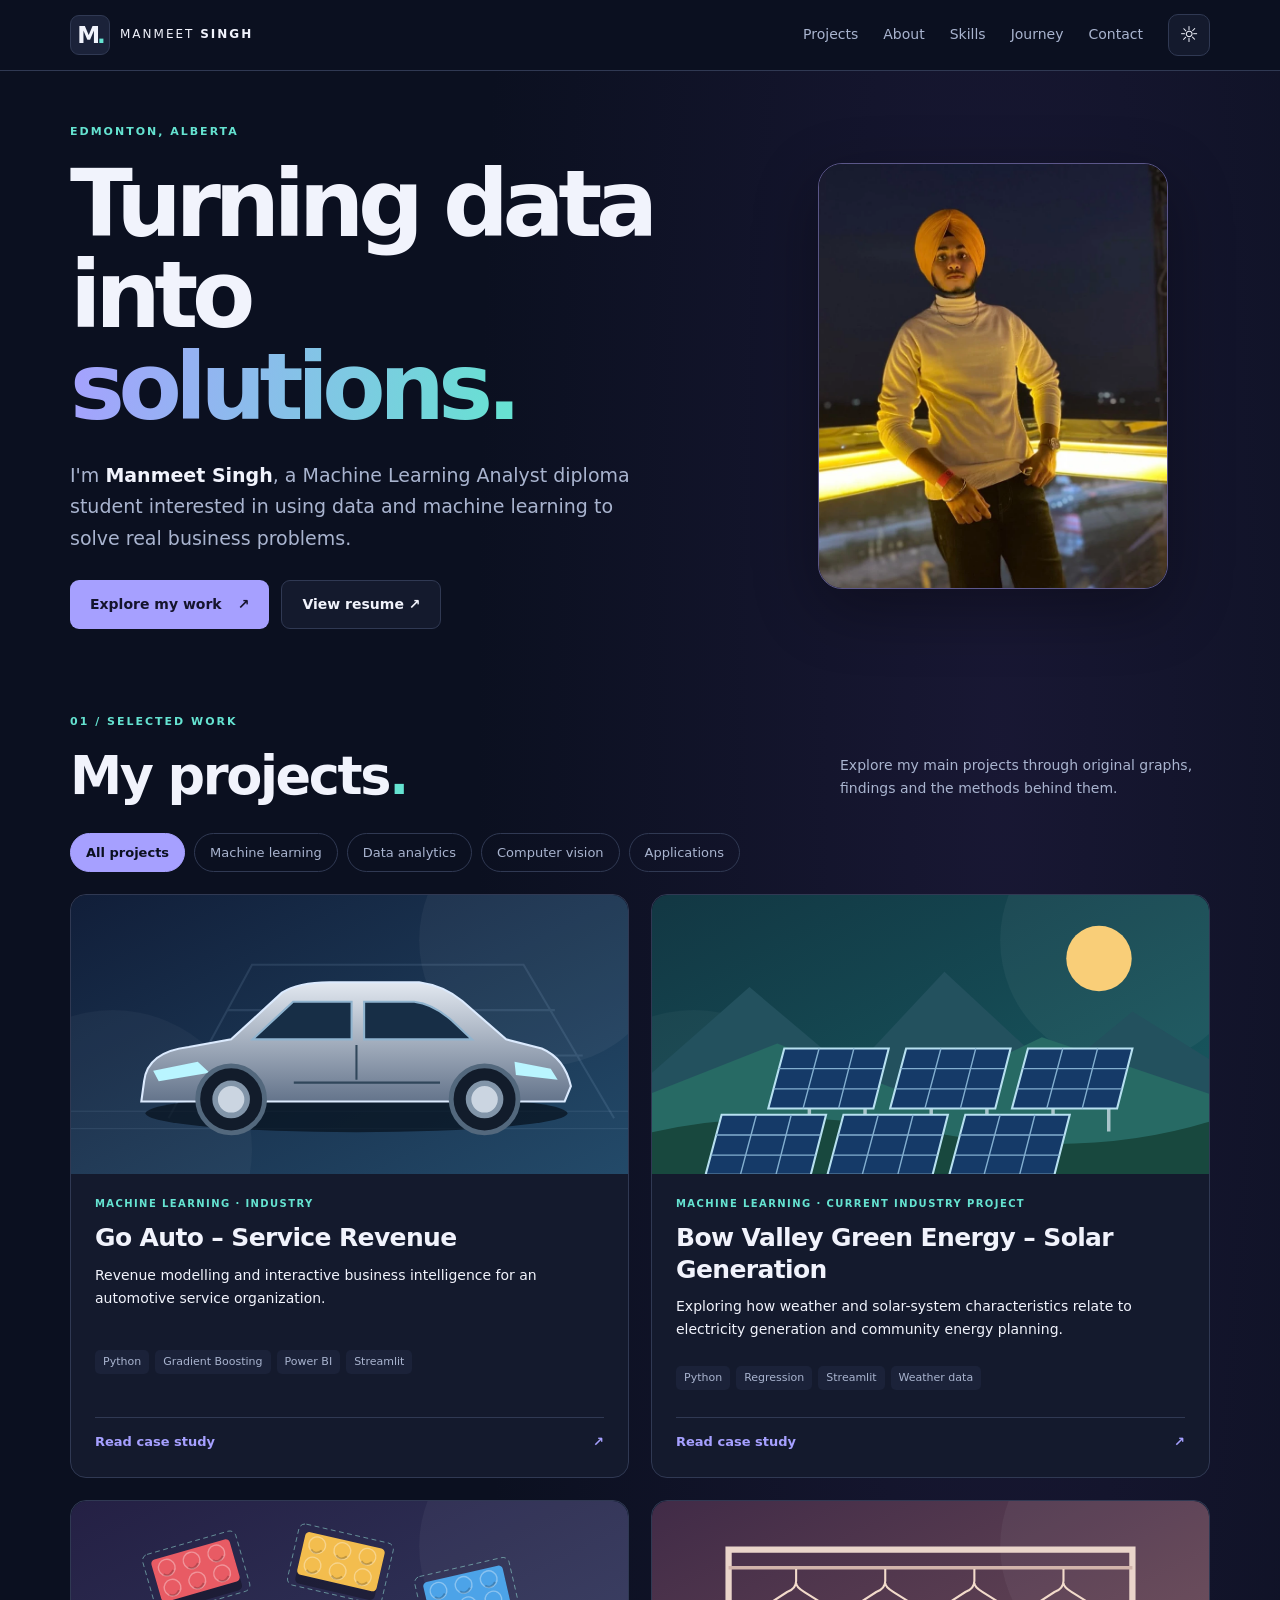
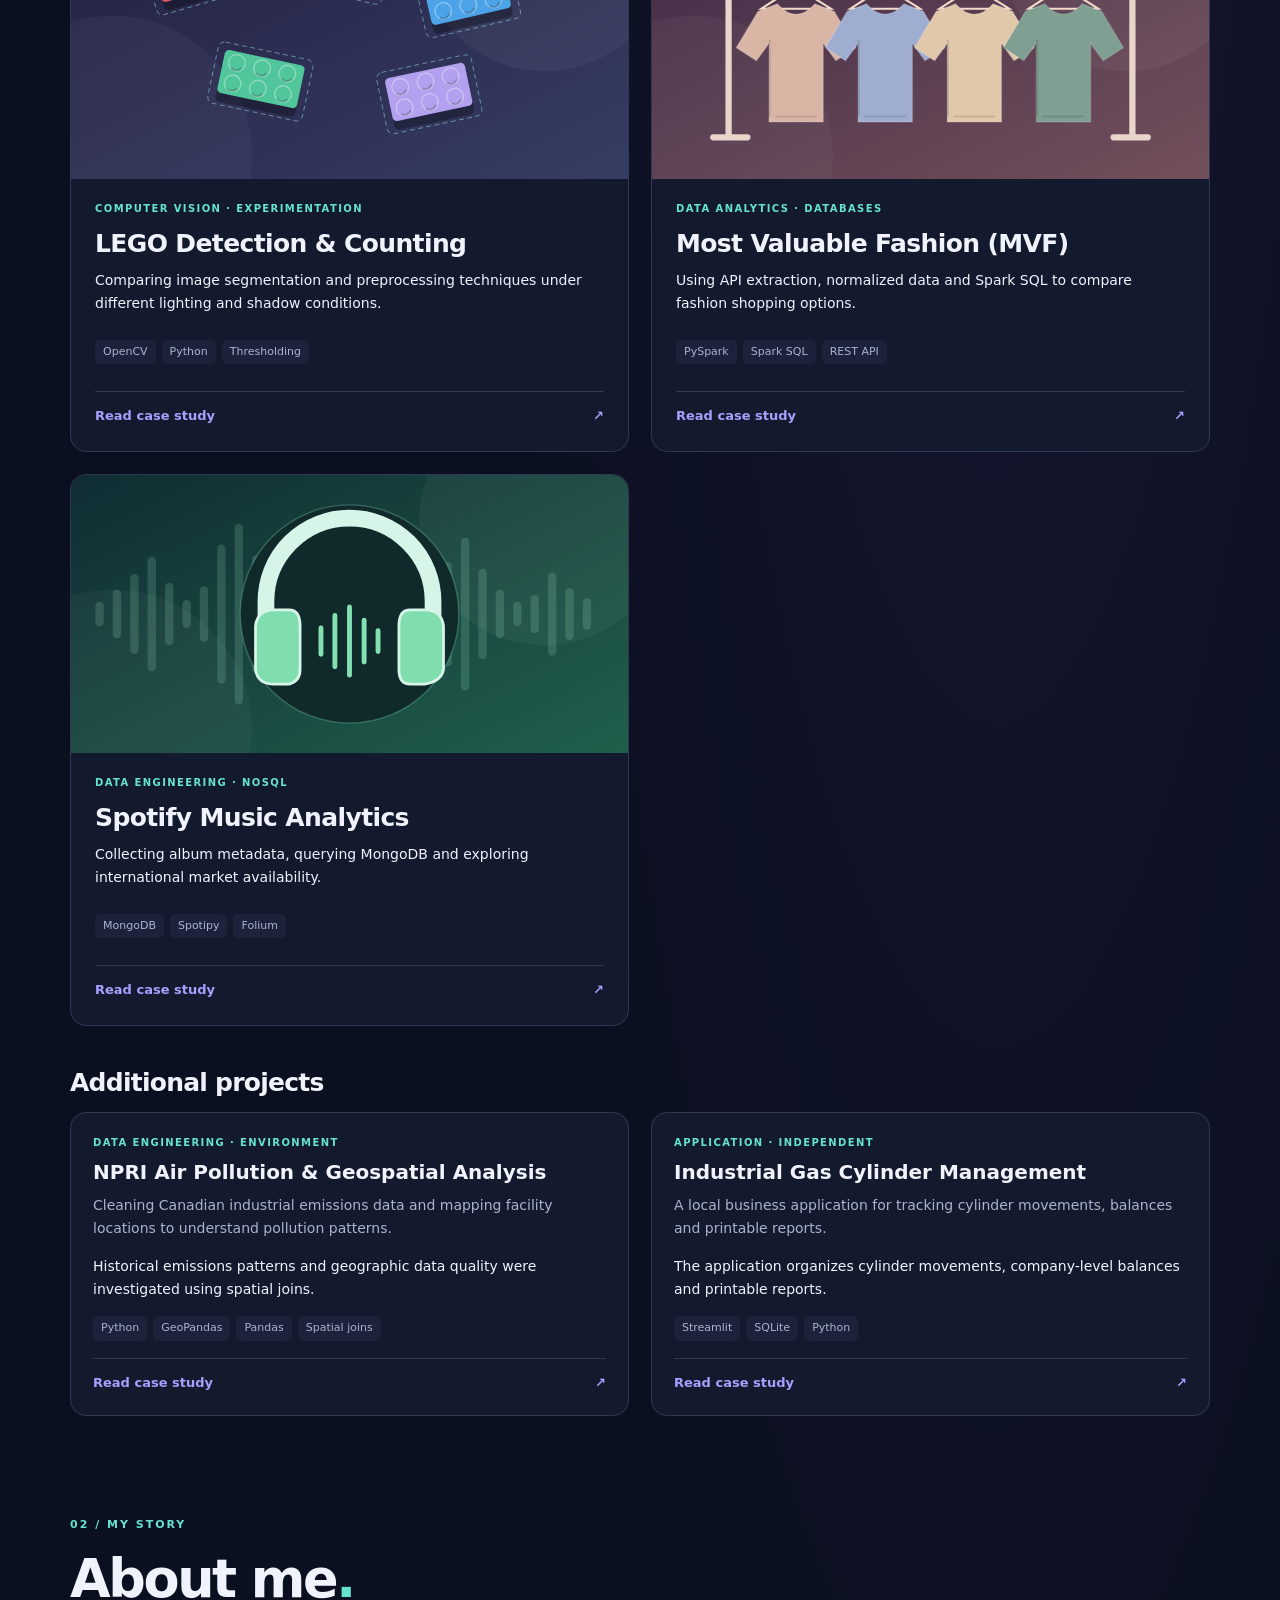
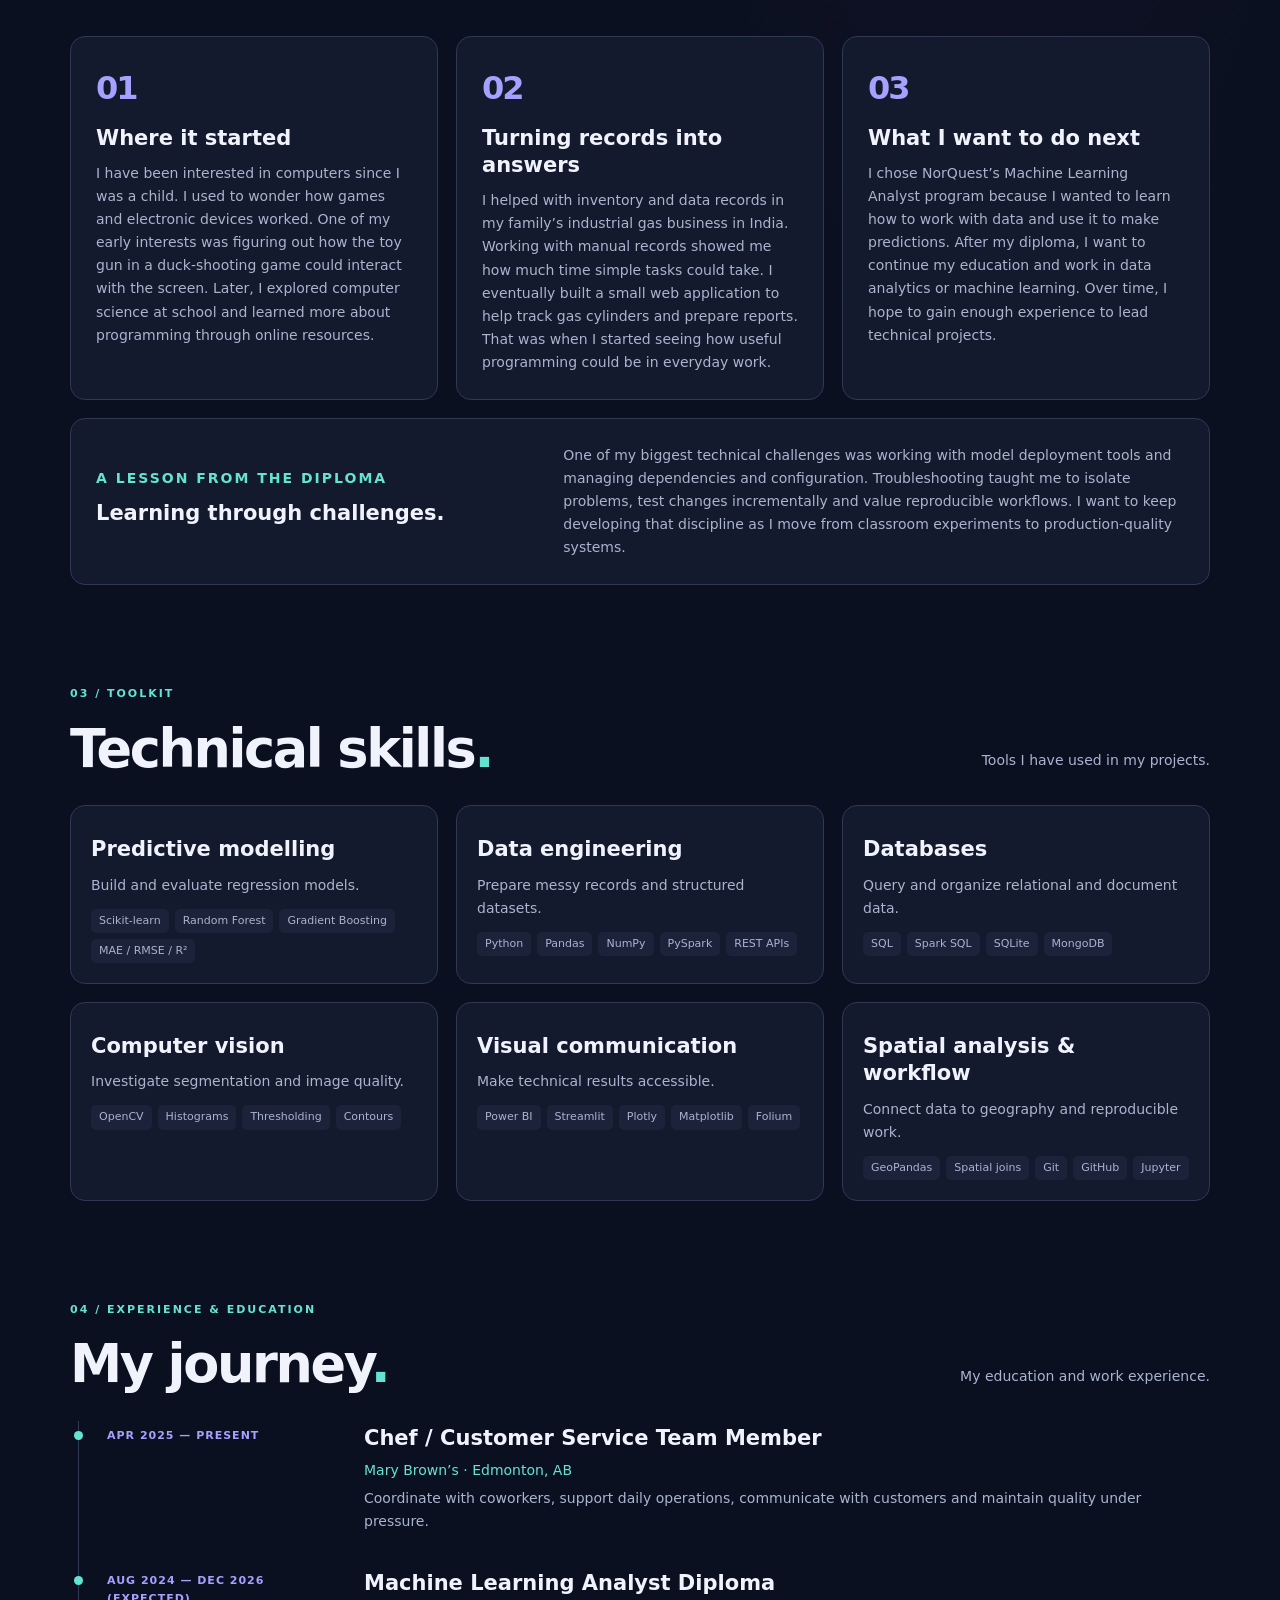
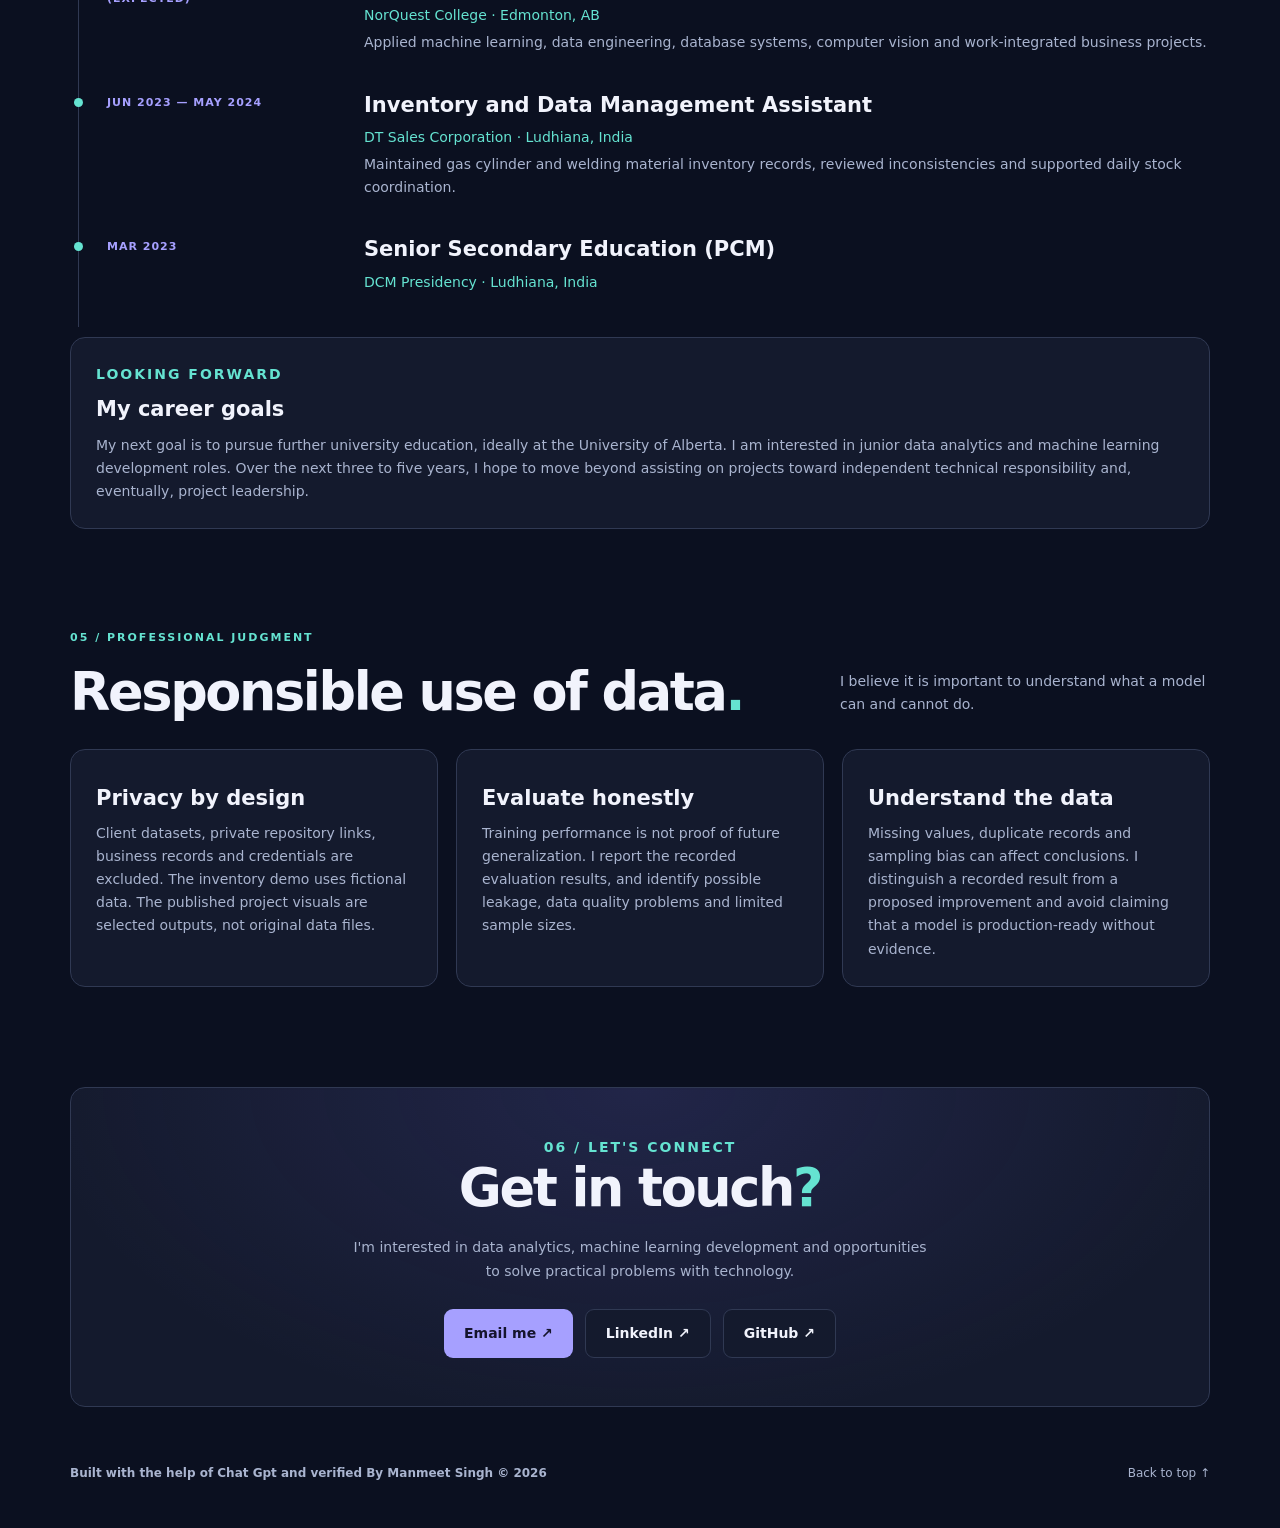
==== commit 8f310d2f: "Update index.html" ====
--- a/index.html
+++ b/index.html
@@ -1,3 +1,3 @@
 <!DOCTYPE html>
 
-<html lang="en"><head><meta charset="utf-8"/><meta content="width=device-width,initial-scale=1" name="viewport"/><meta content="Manmeet Singh — Machine Learning Analyst student. Selected work in analytics, computer vision and business automation." name="description"/><meta content="#0c1021" name="theme-color"/><title>Manmeet Singh | Data &amp; Machine Learning Portfolio</title><link href="style.css" rel="stylesheet"/><script defer="" src="app.js"></script></head><body><a class="skip" href="#main">Skip to content</a><header class="header"><div class="nav wrap"><a class="brand" href="#home"><span class="mark">M<span>.</span></span><span>MANMEET <b>SINGH</b></span></a><button aria-expanded="false" aria-label="Toggle navigation" class="menu">☰</button><nav aria-label="Main navigation"><a href="#work">Projects</a><a href="#about">About</a><a href="#skills">Skills</a><a href="#journey">Journey</a><a href="#contact">Contact</a></nav><button aria-label="Switch color theme" class="theme" id="theme">☼</button></div></header><main id="main"><section class="hero wrap" id="home"><div class="hero-copy"><div class="eyebrow">EDMONTON, ALBERTA</div><h1>Turning data into<br/><em>solutions.</em></h1><p class="intro">I'm <strong>Manmeet Singh</strong>, a Machine Learning Analyst diploma student interested in using data and machine learning to solve real business problems.</p><div class="actions"><a class="primary" href="#work">Explore my work <span>↗</span></a><a class="secondary" href="resume.html">View resume ↗</a></div></div><div aria-label="Portrait of Manmeet Singh" class="hero-art"><div class="portrait"><img alt="Manmeet Singh standing outdoors in warm evening lighting" src="assets/portrait.webp"/></div></div></section><section class="section wrap" id="work"><div class="section-head"><div><p class="eyebrow">01 / SELECTED WORK</p><h2>My projects<span>.</span></h2></div><p>Explore my main projects through original graphs, findings and the methods behind them.</p></div><div aria-label="Filter projects" class="filters" role="group"><button aria-pressed="true" class="active" data-filter="all">All projects</button><button aria-pressed="false" data-filter="ml">Machine learning</button><button aria-pressed="false" data-filter="data">Data analytics</button><button aria-pressed="false" data-filter="cv">Computer vision</button><button aria-pressed="false" data-filter="app">Applications</button></div><div class="project-grid" id="projects"></div><p aria-live="polite" class="sr" id="filter-status"></p></section><section class="section wrap" id="about"><div class="section-head"><div><p class="eyebrow">02 / MY STORY</p><h2>About me<span>.</span></h2></div></div><div class="story"><article class="panel"><span class="number">01</span><h3>Where it started</h3><p>I have been interested in computers since I was a child. I used to wonder how games and electronic devices worked. One of my early interests was figuring out how the toy gun in a duck-shooting game could interact with the screen. Later, I explored computer science at school and learned more about programming through online resources.</p></article><article class="panel"><span class="number">02</span><h3>Turning records into answers</h3><p>I helped with inventory and data records in my family’s industrial gas business in India. Working with manual records showed me how much time simple tasks could take. I eventually built a small web application to help track gas cylinders and prepare reports. That was when I started seeing how useful programming could be in everyday work.</p></article><article class="panel"><span class="number">03</span><h3>What I want to do next</h3><p>I chose NorQuest’s Machine Learning Analyst program because I wanted to learn how to work with data and use it to make predictions. After my diploma, I want to continue my education and work in data analytics or machine learning. Over time, I hope to gain enough experience to lead technical projects.</p></article></div><div class="reflection panel"><div><p class="eyebrow">A LESSON FROM THE DIPLOMA</p><h3>Learning through challenges.</h3></div><p>One of my biggest technical challenges was working with model deployment tools and managing dependencies and configuration. Troubleshooting taught me to isolate problems, test changes incrementally and value reproducible workflows. I want to keep developing that discipline as I move from classroom experiments to production-quality systems.</p></div></section><section class="section wrap" id="skills"><div class="section-head"><div><p class="eyebrow">03 / TOOLKIT</p><h2>Technical skills<span>.</span></h2></div><p>Tools I have used in my projects.</p></div><div class="skill-grid" id="skill-grid"></div></section><section class="section wrap" id="journey"><div class="section-head"><div><p class="eyebrow">04 / EXPERIENCE &amp; EDUCATION</p><h2>My journey<span>.</span></h2></div><p>My education and work experience.</p></div><div class="timeline"><article><time>APR 2025 — PRESENT</time><div><h3>Chef / Customer Service Team Member</h3><p class="sub">Mary Brown’s · Edmonton, AB</p><p>Coordinate with coworkers, support daily operations, communicate with customers and maintain quality under pressure.</p></div></article><article><time>AUG 2024 — DEC 2026 (EXPECTED)</time><div><h3>Machine Learning Analyst Diploma</h3><p class="sub">NorQuest College · Edmonton, AB</p><p>Applied machine learning, data engineering, database systems, computer vision and work-integrated business projects.</p></div></article><article><time>JUN 2023 — MAY 2024</time><div><h3>Inventory and Data Management Assistant</h3><p class="sub">DT Sales Corporation · Ludhiana, India</p><p>Maintained gas cylinder and welding material inventory records, reviewed inconsistencies and supported daily stock coordination.</p></div></article><article><time>MAR 2023</time><div><h3>Senior Secondary Education (PCM)</h3><p class="sub">DCM Presidency · Ludhiana, India</p></div></article></div><div class="goals panel"><p class="eyebrow">LOOKING FORWARD</p><h3>My career goals</h3><p>My next goal is to pursue further university education, ideally at the University of Alberta. I am interested in junior data analytics and machine learning development roles. Over the next three to five years, I hope to move beyond assisting on projects toward independent technical responsibility and, eventually, project leadership.</p></div></section><section class="section wrap" id="responsibility"><div class="section-head"><div><p class="eyebrow">05 / PROFESSIONAL JUDGMENT</p><h2>Responsible use of data<span>.</span></h2></div><p>I believe it is important to understand what a model can and cannot do.</p></div><div class="story"><article class="panel"><h3>Privacy by design</h3><p>Client datasets, private repository links, business records and credentials are excluded. The inventory demo uses fictional data. The published project visuals are selected outputs, not original data files.</p></article><article class="panel"><h3>Evaluate honestly</h3><p>Training performance is not proof of future generalization. I report the recorded evaluation results, and identify possible leakage, data quality problems and limited sample sizes.</p></article><article class="panel"><h3>Understand the data</h3><p>Missing values, duplicate records and sampling bias can affect conclusions. I distinguish a recorded result from a proposed improvement and avoid claiming that a model is production-ready without evidence.</p></article></div></section><section class="section wrap" id="contact"><div class="contact panel"><p class="eyebrow">06 / LET'S CONNECT</p><h2>Get in touch<span>?</span></h2><p>I'm interested in data analytics, machine learning development and opportunities to solve practical problems with technology.</p><div class="actions"><a class="primary" href="mailto:manmeetsingh.200472@gmail.com">Email me ↗</a><a class="secondary" href="https://www.linkedin.com/in/manmeet-singh-952027340/" rel="noopener" target="_blank">LinkedIn ↗</a><a class="secondary" href="https://github.com/ManmeetS0704" rel="noopener" target="_blank">GitHub ↗</a></div></div></section></main><footer class="wrap footer"><div><strong>Manmeet Singh © 2026</strong></div><a href="#home">Back to top ↑</a></footer></body></html>
+<html lang="en"><head><meta charset="utf-8"/><meta content="width=device-width,initial-scale=1" name="viewport"/><meta content="Manmeet Singh — Machine Learning Analyst student. Selected work in analytics, computer vision and business automation." name="description"/><meta content="#0c1021" name="theme-color"/><title>Manmeet Singh | Data &amp; Machine Learning Portfolio</title><link href="style.css" rel="stylesheet"/><script defer="" src="app.js"></script></head><body><a class="skip" href="#main">Skip to content</a><header class="header"><div class="nav wrap"><a class="brand" href="#home"><span class="mark">M<span>.</span></span><span>MANMEET <b>SINGH</b></span></a><button aria-expanded="false" aria-label="Toggle navigation" class="menu">☰</button><nav aria-label="Main navigation"><a href="#work">Projects</a><a href="#about">About</a><a href="#skills">Skills</a><a href="#journey">Journey</a><a href="#contact">Contact</a></nav><button aria-label="Switch color theme" class="theme" id="theme">☼</button></div></header><main id="main"><section class="hero wrap" id="home"><div class="hero-copy"><div class="eyebrow">EDMONTON, ALBERTA</div><h1>Turning data into<br/><em>solutions.</em></h1><p class="intro">I'm <strong>Manmeet Singh</strong>, a Machine Learning Analyst diploma student interested in using data and machine learning to solve real business problems.</p><div class="actions"><a class="primary" href="#work">Explore my work <span>↗</span></a><a class="secondary" href="resume.html">View resume ↗</a></div></div><div aria-label="Portrait of Manmeet Singh" class="hero-art"><div class="portrait"><img alt="Manmeet Singh standing outdoors in warm evening lighting" src="assets/portrait.webp"/></div></div></section><section class="section wrap" id="work"><div class="section-head"><div><p class="eyebrow">01 / SELECTED WORK</p><h2>My projects<span>.</span></h2></div><p>Explore my main projects through original graphs, findings and the methods behind them.</p></div><div aria-label="Filter projects" class="filters" role="group"><button aria-pressed="true" class="active" data-filter="all">All projects</button><button aria-pressed="false" data-filter="ml">Machine learning</button><button aria-pressed="false" data-filter="data">Data analytics</button><button aria-pressed="false" data-filter="cv">Computer vision</button><button aria-pressed="false" data-filter="app">Applications</button></div><div class="project-grid" id="projects"></div><p aria-live="polite" class="sr" id="filter-status"></p></section><section class="section wrap" id="about"><div class="section-head"><div><p class="eyebrow">02 / MY STORY</p><h2>About me<span>.</span></h2></div></div><div class="story"><article class="panel"><span class="number">01</span><h3>Where it started</h3><p>I have been interested in computers since I was a child. I used to wonder how games and electronic devices worked. One of my early interests was figuring out how the toy gun in a duck-shooting game could interact with the screen. Later, I explored computer science at school and learned more about programming through online resources.</p></article><article class="panel"><span class="number">02</span><h3>Turning records into answers</h3><p>I helped with inventory and data records in my family’s industrial gas business in India. Working with manual records showed me how much time simple tasks could take. I eventually built a small web application to help track gas cylinders and prepare reports. That was when I started seeing how useful programming could be in everyday work.</p></article><article class="panel"><span class="number">03</span><h3>What I want to do next</h3><p>I chose NorQuest’s Machine Learning Analyst program because I wanted to learn how to work with data and use it to make predictions. After my diploma, I want to continue my education and work in data analytics or machine learning. Over time, I hope to gain enough experience to lead technical projects.</p></article></div><div class="reflection panel"><div><p class="eyebrow">A LESSON FROM THE DIPLOMA</p><h3>Learning through challenges.</h3></div><p>One of my biggest technical challenges was working with model deployment tools and managing dependencies and configuration. Troubleshooting taught me to isolate problems, test changes incrementally and value reproducible workflows. I want to keep developing that discipline as I move from classroom experiments to production-quality systems.</p></div></section><section class="section wrap" id="skills"><div class="section-head"><div><p class="eyebrow">03 / TOOLKIT</p><h2>Technical skills<span>.</span></h2></div><p>Tools I have used in my projects.</p></div><div class="skill-grid" id="skill-grid"></div></section><section class="section wrap" id="journey"><div class="section-head"><div><p class="eyebrow">04 / EXPERIENCE &amp; EDUCATION</p><h2>My journey<span>.</span></h2></div><p>My education and work experience.</p></div><div class="timeline"><article><time>APR 2025 — PRESENT</time><div><h3>Chef / Customer Service Team Member</h3><p class="sub">Mary Brown’s · Edmonton, AB</p><p>Coordinate with coworkers, support daily operations, communicate with customers and maintain quality under pressure.</p></div></article><article><time>AUG 2024 — DEC 2026 (EXPECTED)</time><div><h3>Machine Learning Analyst Diploma</h3><p class="sub">NorQuest College · Edmonton, AB</p><p>Applied machine learning, data engineering, database systems, computer vision and work-integrated business projects.</p></div></article><article><time>JUN 2023 — MAY 2024</time><div><h3>Inventory and Data Management Assistant</h3><p class="sub">DT Sales Corporation · Ludhiana, India</p><p>Maintained gas cylinder and welding material inventory records, reviewed inconsistencies and supported daily stock coordination.</p></div></article><article><time>MAR 2023</time><div><h3>Senior Secondary Education (PCM)</h3><p class="sub">DCM Presidency · Ludhiana, India</p></div></article></div><div class="goals panel"><p class="eyebrow">LOOKING FORWARD</p><h3>My career goals</h3><p>My next goal is to pursue further university education, ideally at the University of Alberta. I am interested in junior data analytics and machine learning development roles. Over the next three to five years, I hope to move beyond assisting on projects toward independent technical responsibility and, eventually, project leadership.</p></div></section><section class="section wrap" id="responsibility"><div class="section-head"><div><p class="eyebrow">05 / PROFESSIONAL JUDGMENT</p><h2>Responsible use of data<span>.</span></h2></div><p>I believe it is important to understand what a model can and cannot do.</p></div><div class="story"><article class="panel"><h3>Privacy by design</h3><p>Client datasets, private repository links, business records and credentials are excluded. The inventory demo uses fictional data. The published project visuals are selected outputs, not original data files.</p></article><article class="panel"><h3>Evaluate honestly</h3><p>Training performance is not proof of future generalization. I report the recorded evaluation results, and identify possible leakage, data quality problems and limited sample sizes.</p></article><article class="panel"><h3>Understand the data</h3><p>Missing values, duplicate records and sampling bias can affect conclusions. I distinguish a recorded result from a proposed improvement and avoid claiming that a model is production-ready without evidence.</p></article></div></section><section class="section wrap" id="contact"><div class="contact panel"><p class="eyebrow">06 / LET'S CONNECT</p><h2>Get in touch<span>?</span></h2><p>I'm interested in data analytics, machine learning development and opportunities to solve practical problems with technology.</p><div class="actions"><a class="primary" href="mailto:manmeetsingh.200472@gmail.com">Email me ↗</a><a class="secondary" href="https://www.linkedin.com/in/manmeet-singh-952027340/" rel="noopener" target="_blank">LinkedIn ↗</a><a class="secondary" href="https://github.com/ManmeetS0704" rel="noopener" target="_blank">GitHub ↗</a></div></div></section></main><footer class="wrap footer"><div><strong>Built with the help of Chat Gpt and verified By Manmeet Singh © 2026</strong></div><a href="#home">Back to top ↑</a></footer></body></html>
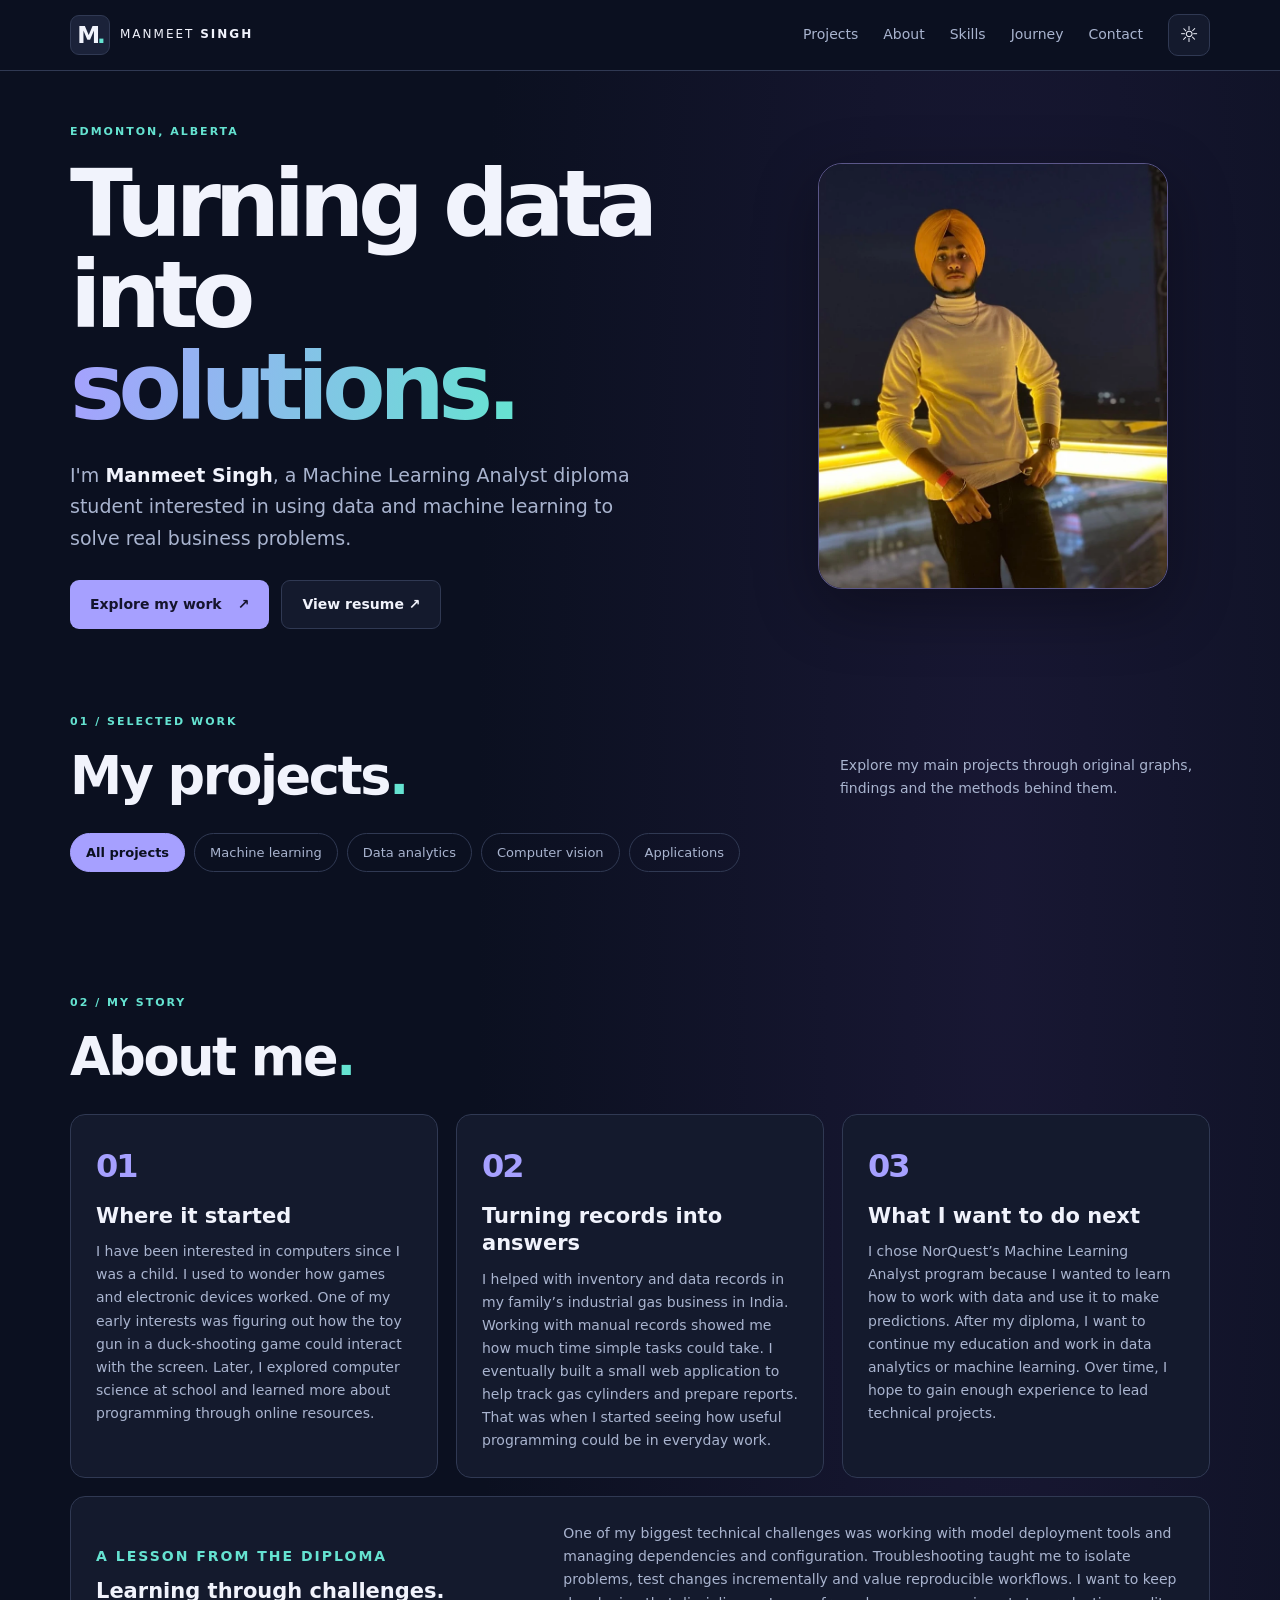
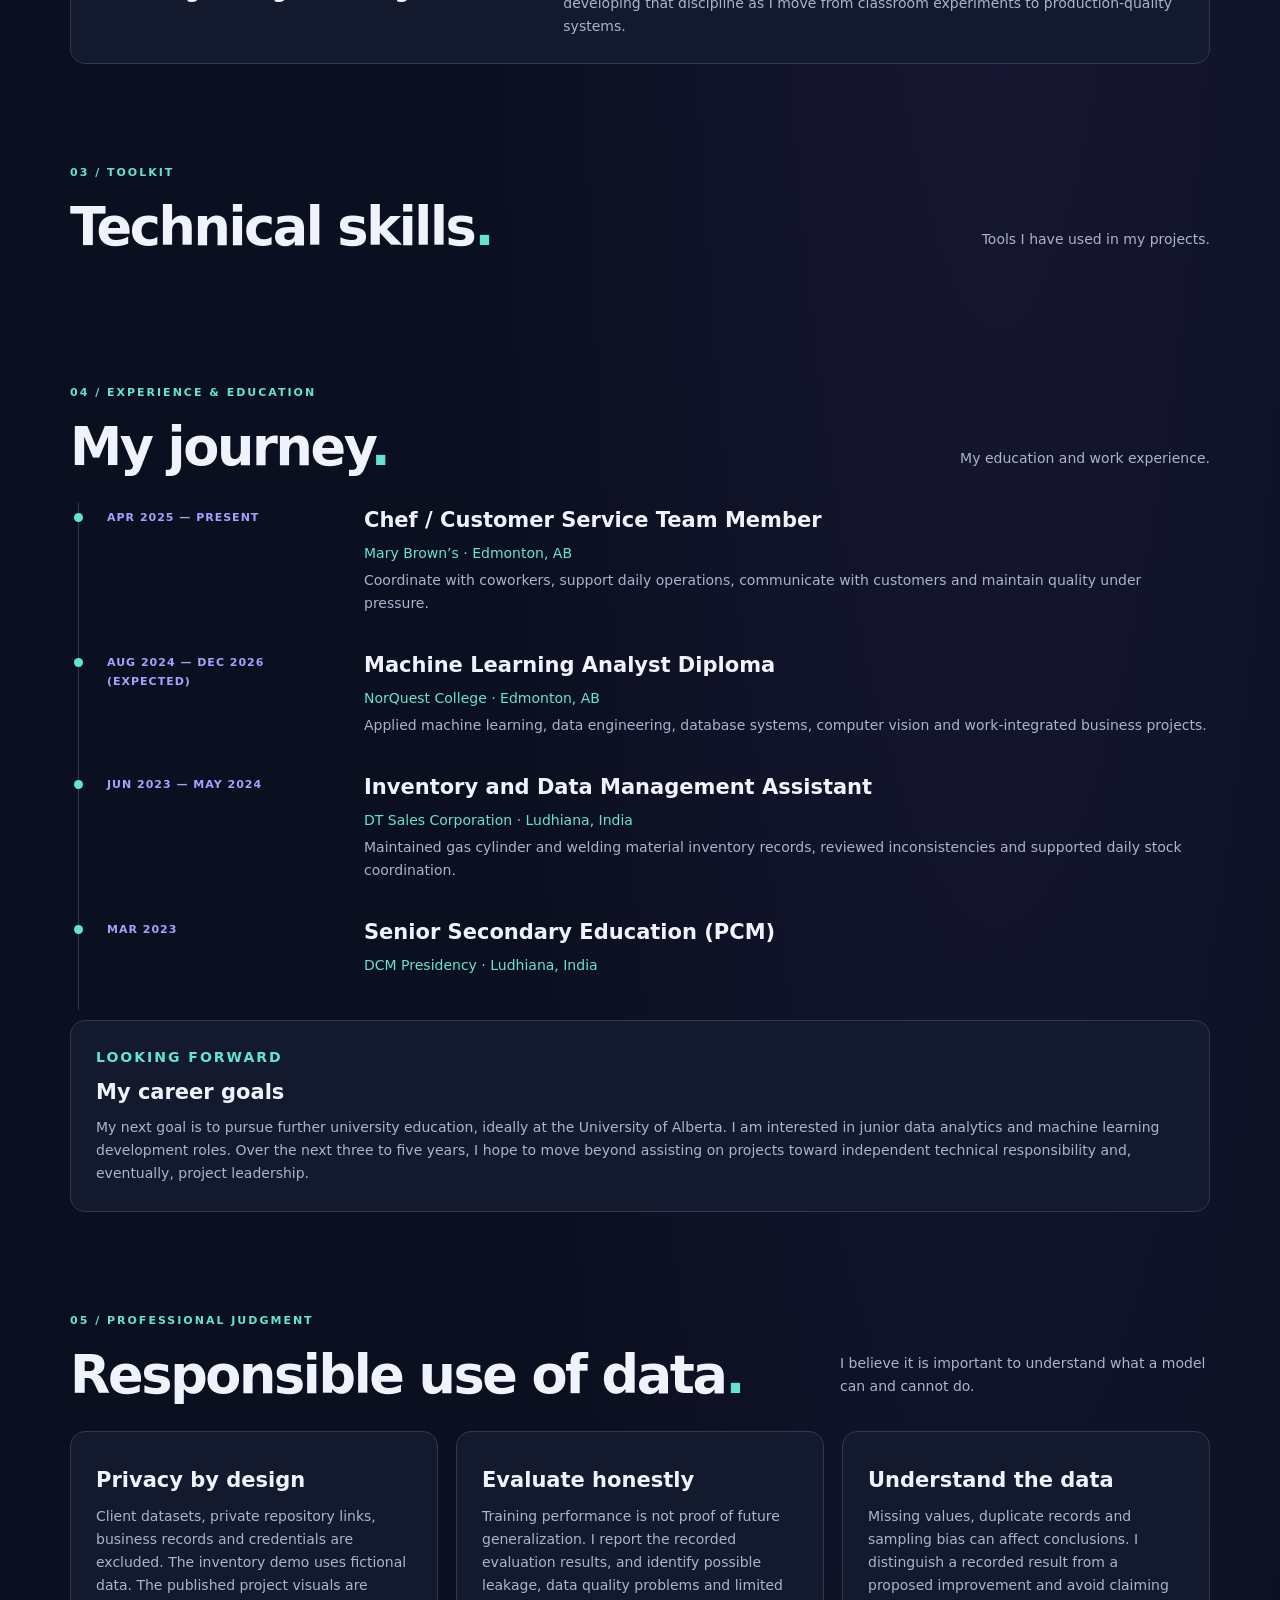
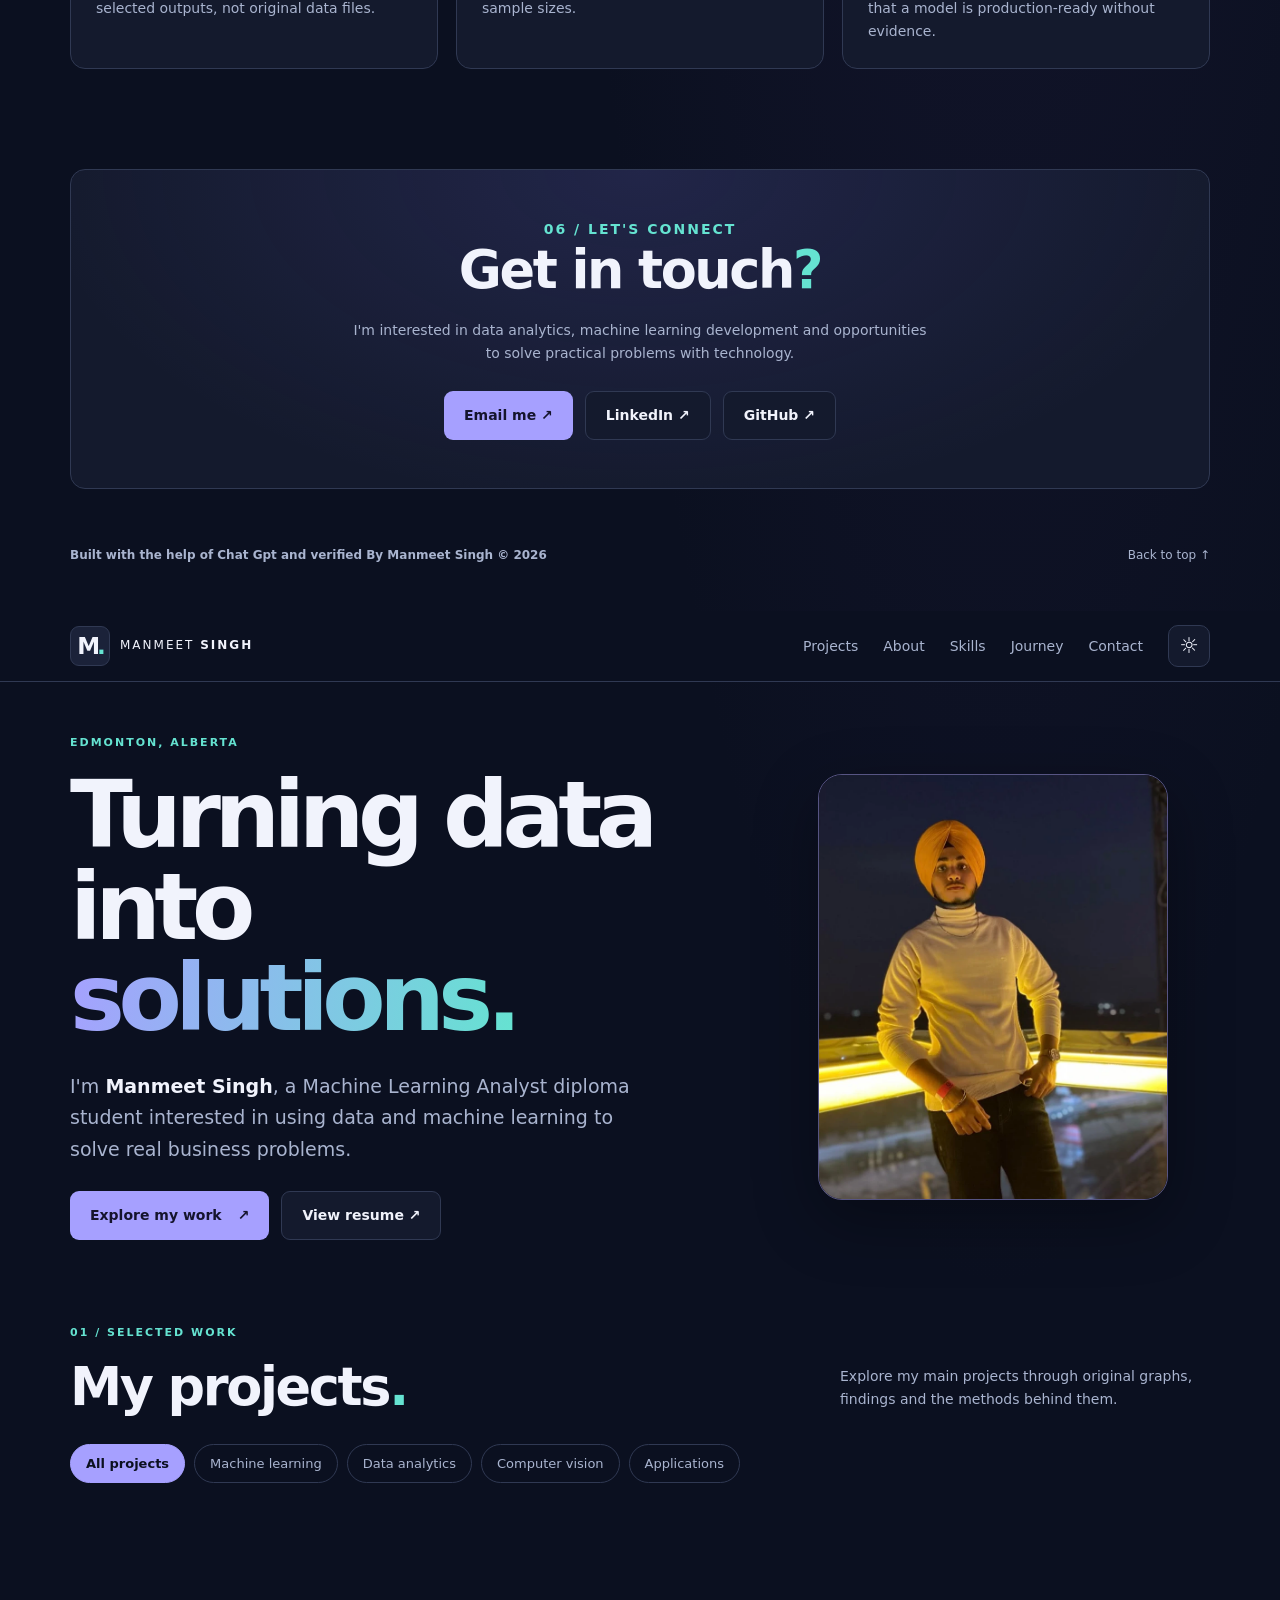
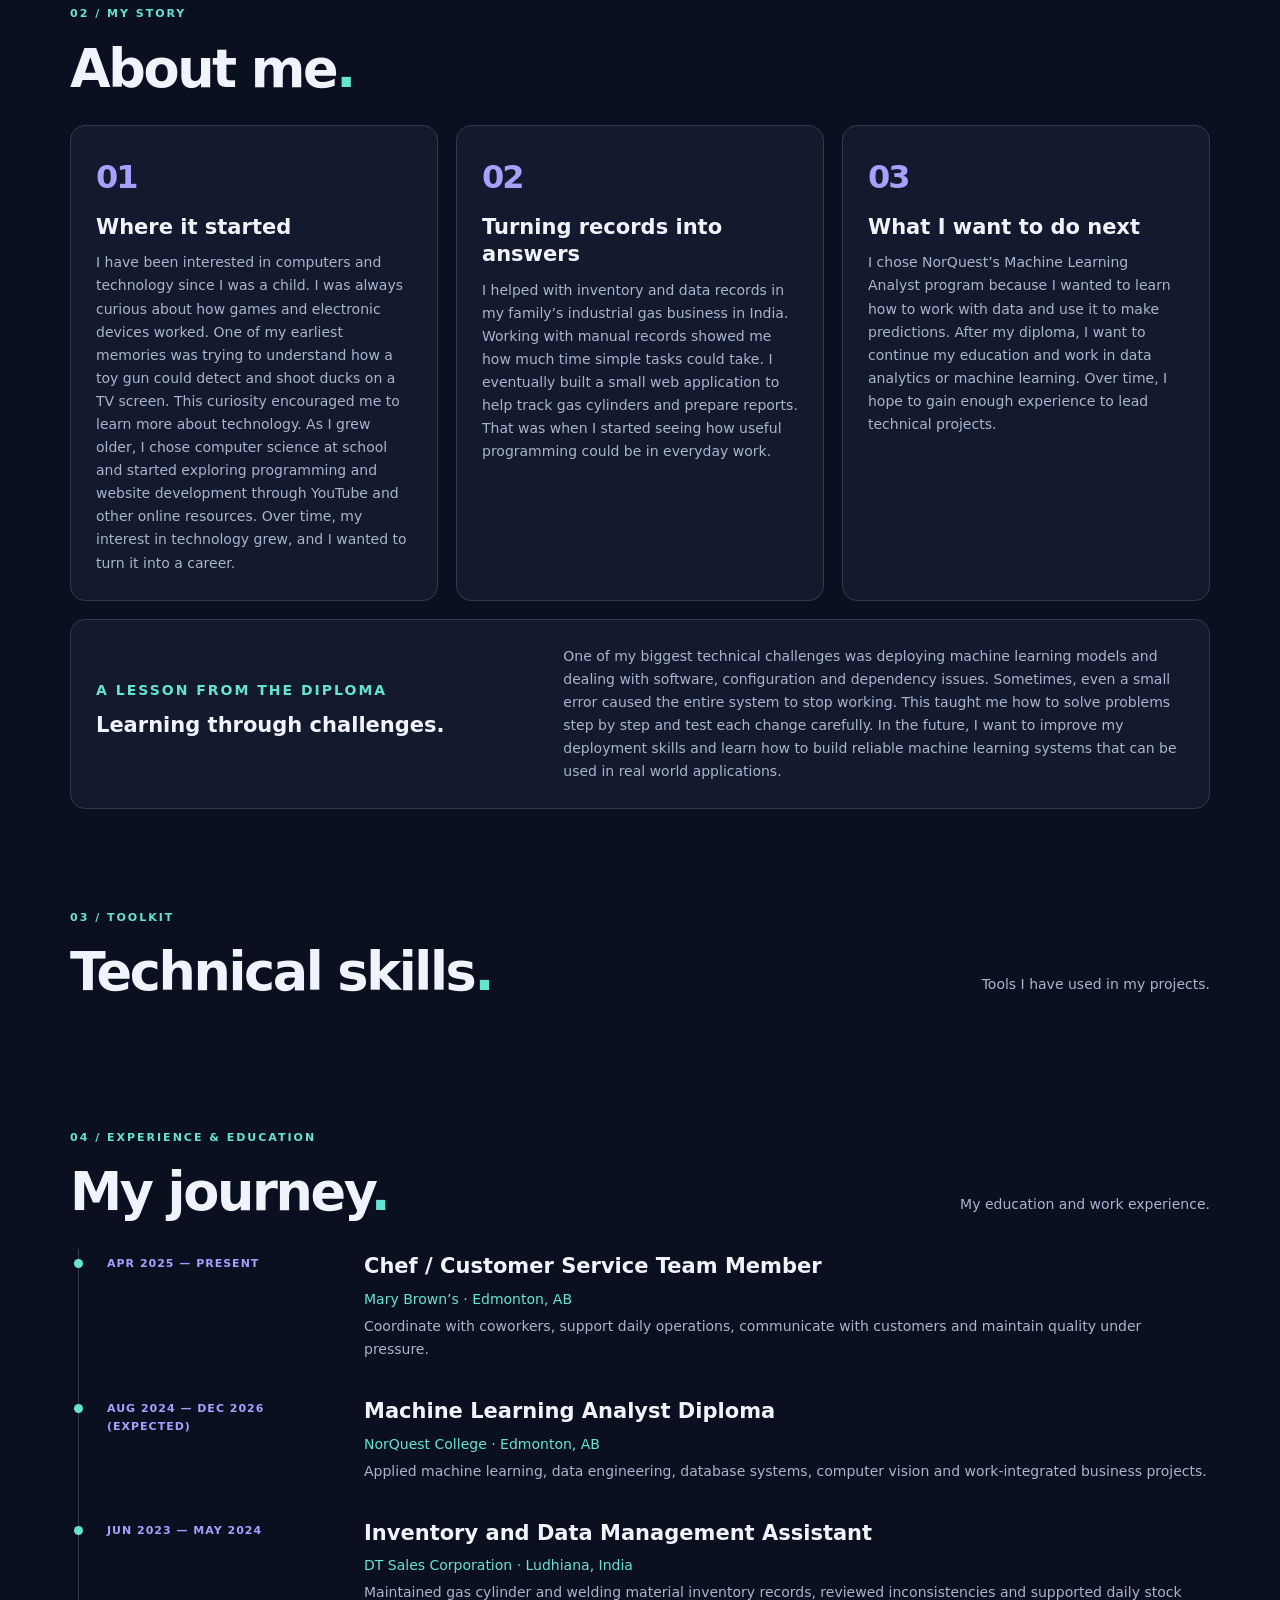
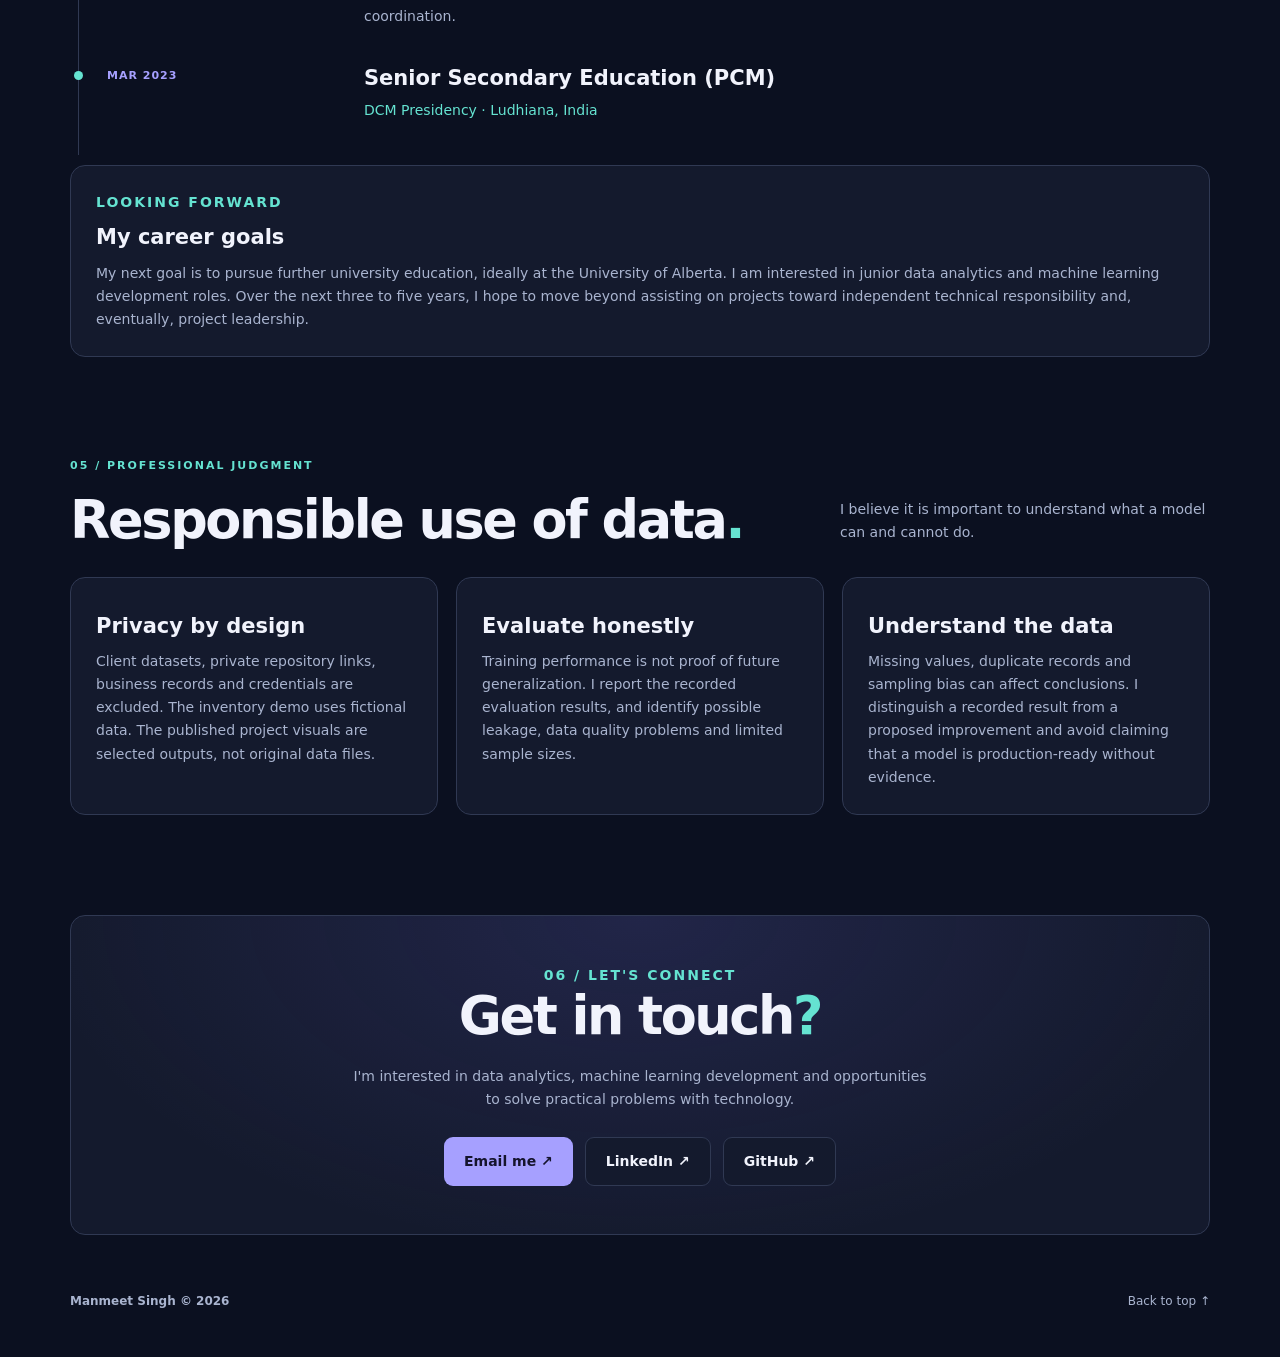
==== commit d3983647: "Finalize portfolio content and project reflections" ====
--- a/index.html
+++ b/index.html
@@ -1,3 +1,4 @@
 <!DOCTYPE html>
 
 <html lang="en"><head><meta charset="utf-8"/><meta content="width=device-width,initial-scale=1" name="viewport"/><meta content="Manmeet Singh — Machine Learning Analyst student. Selected work in analytics, computer vision and business automation." name="description"/><meta content="#0c1021" name="theme-color"/><title>Manmeet Singh | Data &amp; Machine Learning Portfolio</title><link href="style.css" rel="stylesheet"/><script defer="" src="app.js"></script></head><body><a class="skip" href="#main">Skip to content</a><header class="header"><div class="nav wrap"><a class="brand" href="#home"><span class="mark">M<span>.</span></span><span>MANMEET <b>SINGH</b></span></a><button aria-expanded="false" aria-label="Toggle navigation" class="menu">☰</button><nav aria-label="Main navigation"><a href="#work">Projects</a><a href="#about">About</a><a href="#skills">Skills</a><a href="#journey">Journey</a><a href="#contact">Contact</a></nav><button aria-label="Switch color theme" class="theme" id="theme">☼</button></div></header><main id="main"><section class="hero wrap" id="home"><div class="hero-copy"><div class="eyebrow">EDMONTON, ALBERTA</div><h1>Turning data into<br/><em>solutions.</em></h1><p class="intro">I'm <strong>Manmeet Singh</strong>, a Machine Learning Analyst diploma student interested in using data and machine learning to solve real business problems.</p><div class="actions"><a class="primary" href="#work">Explore my work <span>↗</span></a><a class="secondary" href="resume.html">View resume ↗</a></div></div><div aria-label="Portrait of Manmeet Singh" class="hero-art"><div class="portrait"><img alt="Manmeet Singh standing outdoors in warm evening lighting" src="assets/portrait.webp"/></div></div></section><section class="section wrap" id="work"><div class="section-head"><div><p class="eyebrow">01 / SELECTED WORK</p><h2>My projects<span>.</span></h2></div><p>Explore my main projects through original graphs, findings and the methods behind them.</p></div><div aria-label="Filter projects" class="filters" role="group"><button aria-pressed="true" class="active" data-filter="all">All projects</button><button aria-pressed="false" data-filter="ml">Machine learning</button><button aria-pressed="false" data-filter="data">Data analytics</button><button aria-pressed="false" data-filter="cv">Computer vision</button><button aria-pressed="false" data-filter="app">Applications</button></div><div class="project-grid" id="projects"></div><p aria-live="polite" class="sr" id="filter-status"></p></section><section class="section wrap" id="about"><div class="section-head"><div><p class="eyebrow">02 / MY STORY</p><h2>About me<span>.</span></h2></div></div><div class="story"><article class="panel"><span class="number">01</span><h3>Where it started</h3><p>I have been interested in computers since I was a child. I used to wonder how games and electronic devices worked. One of my early interests was figuring out how the toy gun in a duck-shooting game could interact with the screen. Later, I explored computer science at school and learned more about programming through online resources.</p></article><article class="panel"><span class="number">02</span><h3>Turning records into answers</h3><p>I helped with inventory and data records in my family’s industrial gas business in India. Working with manual records showed me how much time simple tasks could take. I eventually built a small web application to help track gas cylinders and prepare reports. That was when I started seeing how useful programming could be in everyday work.</p></article><article class="panel"><span class="number">03</span><h3>What I want to do next</h3><p>I chose NorQuest’s Machine Learning Analyst program because I wanted to learn how to work with data and use it to make predictions. After my diploma, I want to continue my education and work in data analytics or machine learning. Over time, I hope to gain enough experience to lead technical projects.</p></article></div><div class="reflection panel"><div><p class="eyebrow">A LESSON FROM THE DIPLOMA</p><h3>Learning through challenges.</h3></div><p>One of my biggest technical challenges was working with model deployment tools and managing dependencies and configuration. Troubleshooting taught me to isolate problems, test changes incrementally and value reproducible workflows. I want to keep developing that discipline as I move from classroom experiments to production-quality systems.</p></div></section><section class="section wrap" id="skills"><div class="section-head"><div><p class="eyebrow">03 / TOOLKIT</p><h2>Technical skills<span>.</span></h2></div><p>Tools I have used in my projects.</p></div><div class="skill-grid" id="skill-grid"></div></section><section class="section wrap" id="journey"><div class="section-head"><div><p class="eyebrow">04 / EXPERIENCE &amp; EDUCATION</p><h2>My journey<span>.</span></h2></div><p>My education and work experience.</p></div><div class="timeline"><article><time>APR 2025 — PRESENT</time><div><h3>Chef / Customer Service Team Member</h3><p class="sub">Mary Brown’s · Edmonton, AB</p><p>Coordinate with coworkers, support daily operations, communicate with customers and maintain quality under pressure.</p></div></article><article><time>AUG 2024 — DEC 2026 (EXPECTED)</time><div><h3>Machine Learning Analyst Diploma</h3><p class="sub">NorQuest College · Edmonton, AB</p><p>Applied machine learning, data engineering, database systems, computer vision and work-integrated business projects.</p></div></article><article><time>JUN 2023 — MAY 2024</time><div><h3>Inventory and Data Management Assistant</h3><p class="sub">DT Sales Corporation · Ludhiana, India</p><p>Maintained gas cylinder and welding material inventory records, reviewed inconsistencies and supported daily stock coordination.</p></div></article><article><time>MAR 2023</time><div><h3>Senior Secondary Education (PCM)</h3><p class="sub">DCM Presidency · Ludhiana, India</p></div></article></div><div class="goals panel"><p class="eyebrow">LOOKING FORWARD</p><h3>My career goals</h3><p>My next goal is to pursue further university education, ideally at the University of Alberta. I am interested in junior data analytics and machine learning development roles. Over the next three to five years, I hope to move beyond assisting on projects toward independent technical responsibility and, eventually, project leadership.</p></div></section><section class="section wrap" id="responsibility"><div class="section-head"><div><p class="eyebrow">05 / PROFESSIONAL JUDGMENT</p><h2>Responsible use of data<span>.</span></h2></div><p>I believe it is important to understand what a model can and cannot do.</p></div><div class="story"><article class="panel"><h3>Privacy by design</h3><p>Client datasets, private repository links, business records and credentials are excluded. The inventory demo uses fictional data. The published project visuals are selected outputs, not original data files.</p></article><article class="panel"><h3>Evaluate honestly</h3><p>Training performance is not proof of future generalization. I report the recorded evaluation results, and identify possible leakage, data quality problems and limited sample sizes.</p></article><article class="panel"><h3>Understand the data</h3><p>Missing values, duplicate records and sampling bias can affect conclusions. I distinguish a recorded result from a proposed improvement and avoid claiming that a model is production-ready without evidence.</p></article></div></section><section class="section wrap" id="contact"><div class="contact panel"><p class="eyebrow">06 / LET'S CONNECT</p><h2>Get in touch<span>?</span></h2><p>I'm interested in data analytics, machine learning development and opportunities to solve practical problems with technology.</p><div class="actions"><a class="primary" href="mailto:manmeetsingh.200472@gmail.com">Email me ↗</a><a class="secondary" href="https://www.linkedin.com/in/manmeet-singh-952027340/" rel="noopener" target="_blank">LinkedIn ↗</a><a class="secondary" href="https://github.com/ManmeetS0704" rel="noopener" target="_blank">GitHub ↗</a></div></div></section></main><footer class="wrap footer"><div><strong>Built with the help of Chat Gpt and verified By Manmeet Singh © 2026</strong></div><a href="#home">Back to top ↑</a></footer></body></html>
+<html lang="en"><head><meta charset="utf-8"/><meta content="width=device-width,initial-scale=1" name="viewport"/><meta content="Manmeet Singh — Machine Learning Analyst student. Selected work in analytics, computer vision and business automation." name="description"/><meta content="#0c1021" name="theme-color"/><title>Manmeet Singh | Data &amp; Machine Learning Portfolio</title><link href="style.css" rel="stylesheet"/><script defer="" src="app.js"></script></head><body><a class="skip" href="#main">Skip to content</a><header class="header"><div class="nav wrap"><a class="brand" href="#home"><span class="mark">M<span>.</span></span><span>MANMEET <b>SINGH</b></span></a><button aria-expanded="false" aria-label="Toggle navigation" class="menu">☰</button><nav aria-label="Main navigation"><a href="#work">Projects</a><a href="#about">About</a><a href="#skills">Skills</a><a href="#journey">Journey</a><a href="#contact">Contact</a></nav><button aria-label="Switch color theme" class="theme" id="theme">☼</button></div></header><main id="main"><section class="hero wrap" id="home"><div class="hero-copy"><div class="eyebrow">EDMONTON, ALBERTA</div><h1>Turning data into<br/><em>solutions.</em></h1><p class="intro">I'm <strong>Manmeet Singh</strong>, a Machine Learning Analyst diploma student interested in using data and machine learning to solve real business problems.</p><div class="actions"><a class="primary" href="#work">Explore my work <span>↗</span></a><a class="secondary" href="resume.html">View resume ↗</a></div></div><div aria-label="Portrait of Manmeet Singh" class="hero-art"><div class="portrait"><img alt="Manmeet Singh standing outdoors in warm evening lighting" src="assets/portrait.webp"/></div></div></section><section class="section wrap" id="work"><div class="section-head"><div><p class="eyebrow">01 / SELECTED WORK</p><h2>My projects<span>.</span></h2></div><p>Explore my main projects through original graphs, findings and the methods behind them.</p></div><div aria-label="Filter projects" class="filters" role="group"><button aria-pressed="true" class="active" data-filter="all">All projects</button><button aria-pressed="false" data-filter="ml">Machine learning</button><button aria-pressed="false" data-filter="data">Data analytics</button><button aria-pressed="false" data-filter="cv">Computer vision</button><button aria-pressed="false" data-filter="app">Applications</button></div><div class="project-grid" id="projects"></div><p aria-live="polite" class="sr" id="filter-status"></p></section><section class="section wrap" id="about"><div class="section-head"><div><p class="eyebrow">02 / MY STORY</p><h2>About me<span>.</span></h2></div></div><div class="story"><article class="panel"><span class="number">01</span><h3>Where it started</h3><p>I have been interested in computers and technology since I was a child. I was always curious about how games and electronic devices worked. One of my earliest memories was trying to understand how a toy gun could detect and shoot ducks on a TV screen. This curiosity encouraged me to learn more about technology. As I grew older, I chose computer science at school and started exploring programming and website development through YouTube and other online resources. Over time, my interest in technology grew, and I wanted to turn it into a career.</p></article><article class="panel"><span class="number">02</span><h3>Turning records into answers</h3><p>I helped with inventory and data records in my family’s industrial gas business in India. Working with manual records showed me how much time simple tasks could take. I eventually built a small web application to help track gas cylinders and prepare reports. That was when I started seeing how useful programming could be in everyday work.</p></article><article class="panel"><span class="number">03</span><h3>What I want to do next</h3><p>I chose NorQuest’s Machine Learning Analyst program because I wanted to learn how to work with data and use it to make predictions. After my diploma, I want to continue my education and work in data analytics or machine learning. Over time, I hope to gain enough experience to lead technical projects.</p></article></div><div class="reflection panel"><div><p class="eyebrow">A LESSON FROM THE DIPLOMA</p><h3>Learning through challenges.</h3></div><p>One of my biggest technical challenges was deploying machine learning models and dealing with software, configuration and dependency issues. Sometimes, even a small error caused the entire system to stop working. This taught me how to solve problems step by step and test each change carefully. In the future, I want to improve my deployment skills and learn how to build reliable machine learning systems that can be used in real world applications.</p></div></section><section class="section wrap" id="skills"><div class="section-head"><div><p class="eyebrow">03 / TOOLKIT</p><h2>Technical skills<span>.</span></h2></div><p>Tools I have used in my projects.</p></div><div class="skill-grid" id="skill-grid"></div></section><section class="section wrap" id="journey"><div class="section-head"><div><p class="eyebrow">04 / EXPERIENCE &amp; EDUCATION</p><h2>My journey<span>.</span></h2></div><p>My education and work experience.</p></div><div class="timeline"><article><time>APR 2025 — PRESENT</time><div><h3>Chef / Customer Service Team Member</h3><p class="sub">Mary Brown’s · Edmonton, AB</p><p>Coordinate with coworkers, support daily operations, communicate with customers and maintain quality under pressure.</p></div></article><article><time>AUG 2024 — DEC 2026 (EXPECTED)</time><div><h3>Machine Learning Analyst Diploma</h3><p class="sub">NorQuest College · Edmonton, AB</p><p>Applied machine learning, data engineering, database systems, computer vision and work-integrated business projects.</p></div></article><article><time>JUN 2023 — MAY 2024</time><div><h3>Inventory and Data Management Assistant</h3><p class="sub">DT Sales Corporation · Ludhiana, India</p><p>Maintained gas cylinder and welding material inventory records, reviewed inconsistencies and supported daily stock coordination.</p></div></article><article><time>MAR 2023</time><div><h3>Senior Secondary Education (PCM)</h3><p class="sub">DCM Presidency · Ludhiana, India</p></div></article></div><div class="goals panel"><p class="eyebrow">LOOKING FORWARD</p><h3>My career goals</h3><p>My next goal is to pursue further university education, ideally at the University of Alberta. I am interested in junior data analytics and machine learning development roles. Over the next three to five years, I hope to move beyond assisting on projects toward independent technical responsibility and, eventually, project leadership.</p></div></section><section class="section wrap" id="responsibility"><div class="section-head"><div><p class="eyebrow">05 / PROFESSIONAL JUDGMENT</p><h2>Responsible use of data<span>.</span></h2></div><p>I believe it is important to understand what a model can and cannot do.</p></div><div class="story"><article class="panel"><h3>Privacy by design</h3><p>Client datasets, private repository links, business records and credentials are excluded. The inventory demo uses fictional data. The published project visuals are selected outputs, not original data files.</p></article><article class="panel"><h3>Evaluate honestly</h3><p>Training performance is not proof of future generalization. I report the recorded evaluation results, and identify possible leakage, data quality problems and limited sample sizes.</p></article><article class="panel"><h3>Understand the data</h3><p>Missing values, duplicate records and sampling bias can affect conclusions. I distinguish a recorded result from a proposed improvement and avoid claiming that a model is production-ready without evidence.</p></article></div></section><section class="section wrap" id="contact"><div class="contact panel"><p class="eyebrow">06 / LET'S CONNECT</p><h2>Get in touch<span>?</span></h2><p>I'm interested in data analytics, machine learning development and opportunities to solve practical problems with technology.</p><div class="actions"><a class="primary" href="mailto:manmeetsingh.200472@gmail.com">Email me ↗</a><a class="secondary" href="https://www.linkedin.com/in/manmeet-singh-952027340/" rel="noopener" target="_blank">LinkedIn ↗</a><a class="secondary" href="https://github.com/ManmeetS0704" rel="noopener" target="_blank">GitHub ↗</a></div></div></section></main><footer class="wrap footer"><div><strong>Manmeet Singh © 2026</strong></div><a href="#home">Back to top ↑</a></footer></body></html>
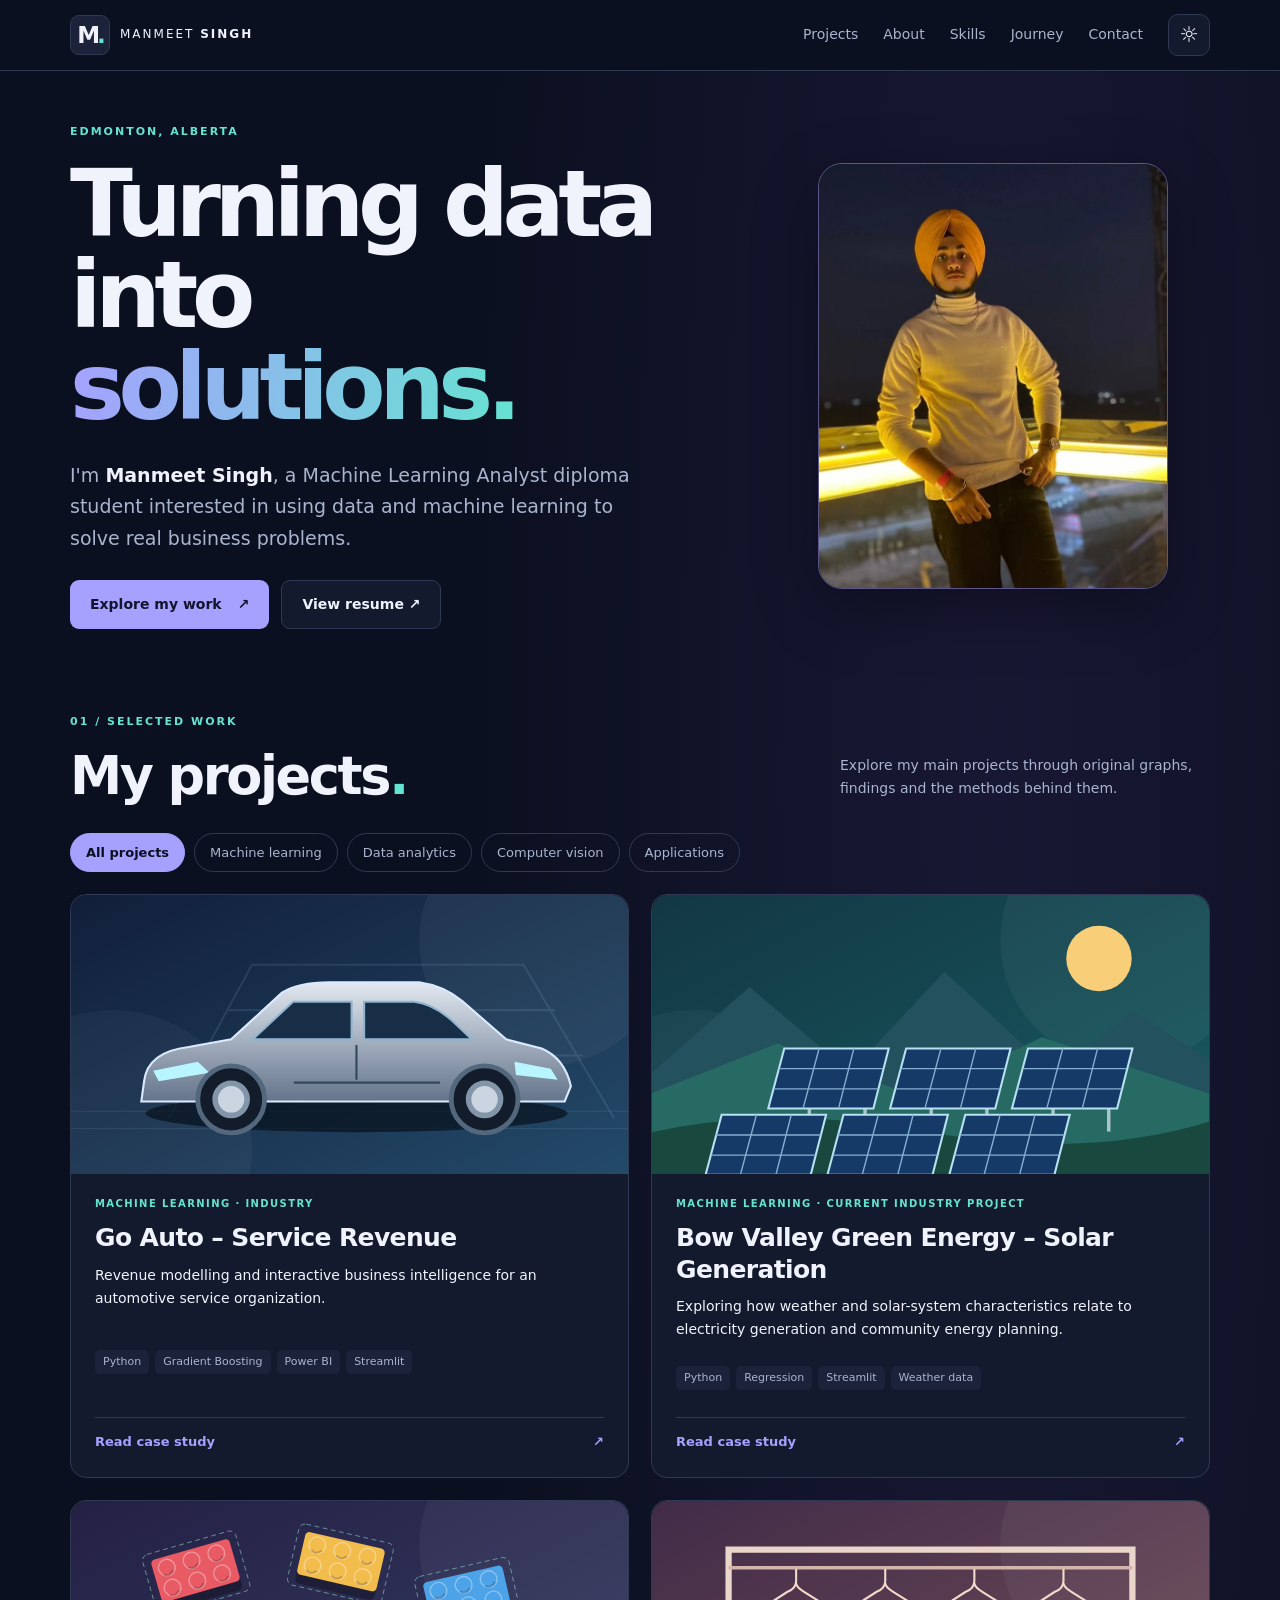
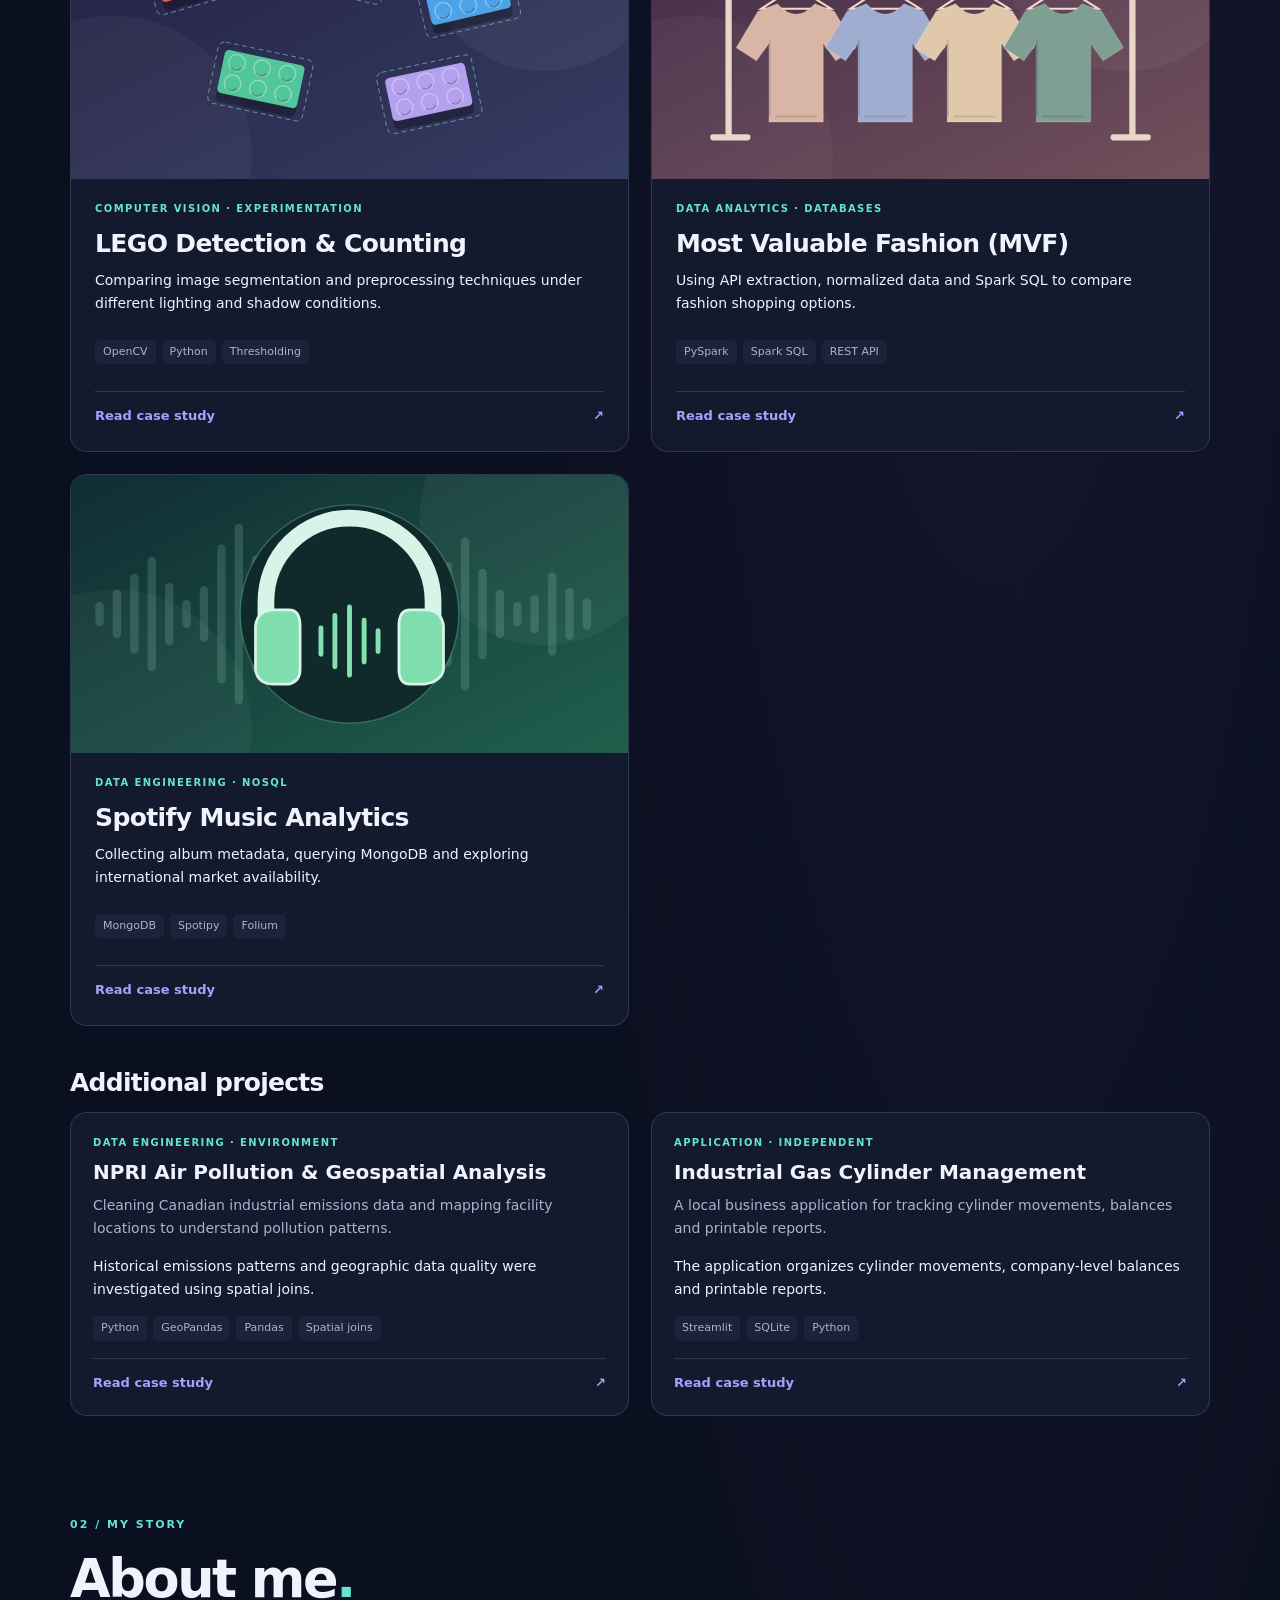
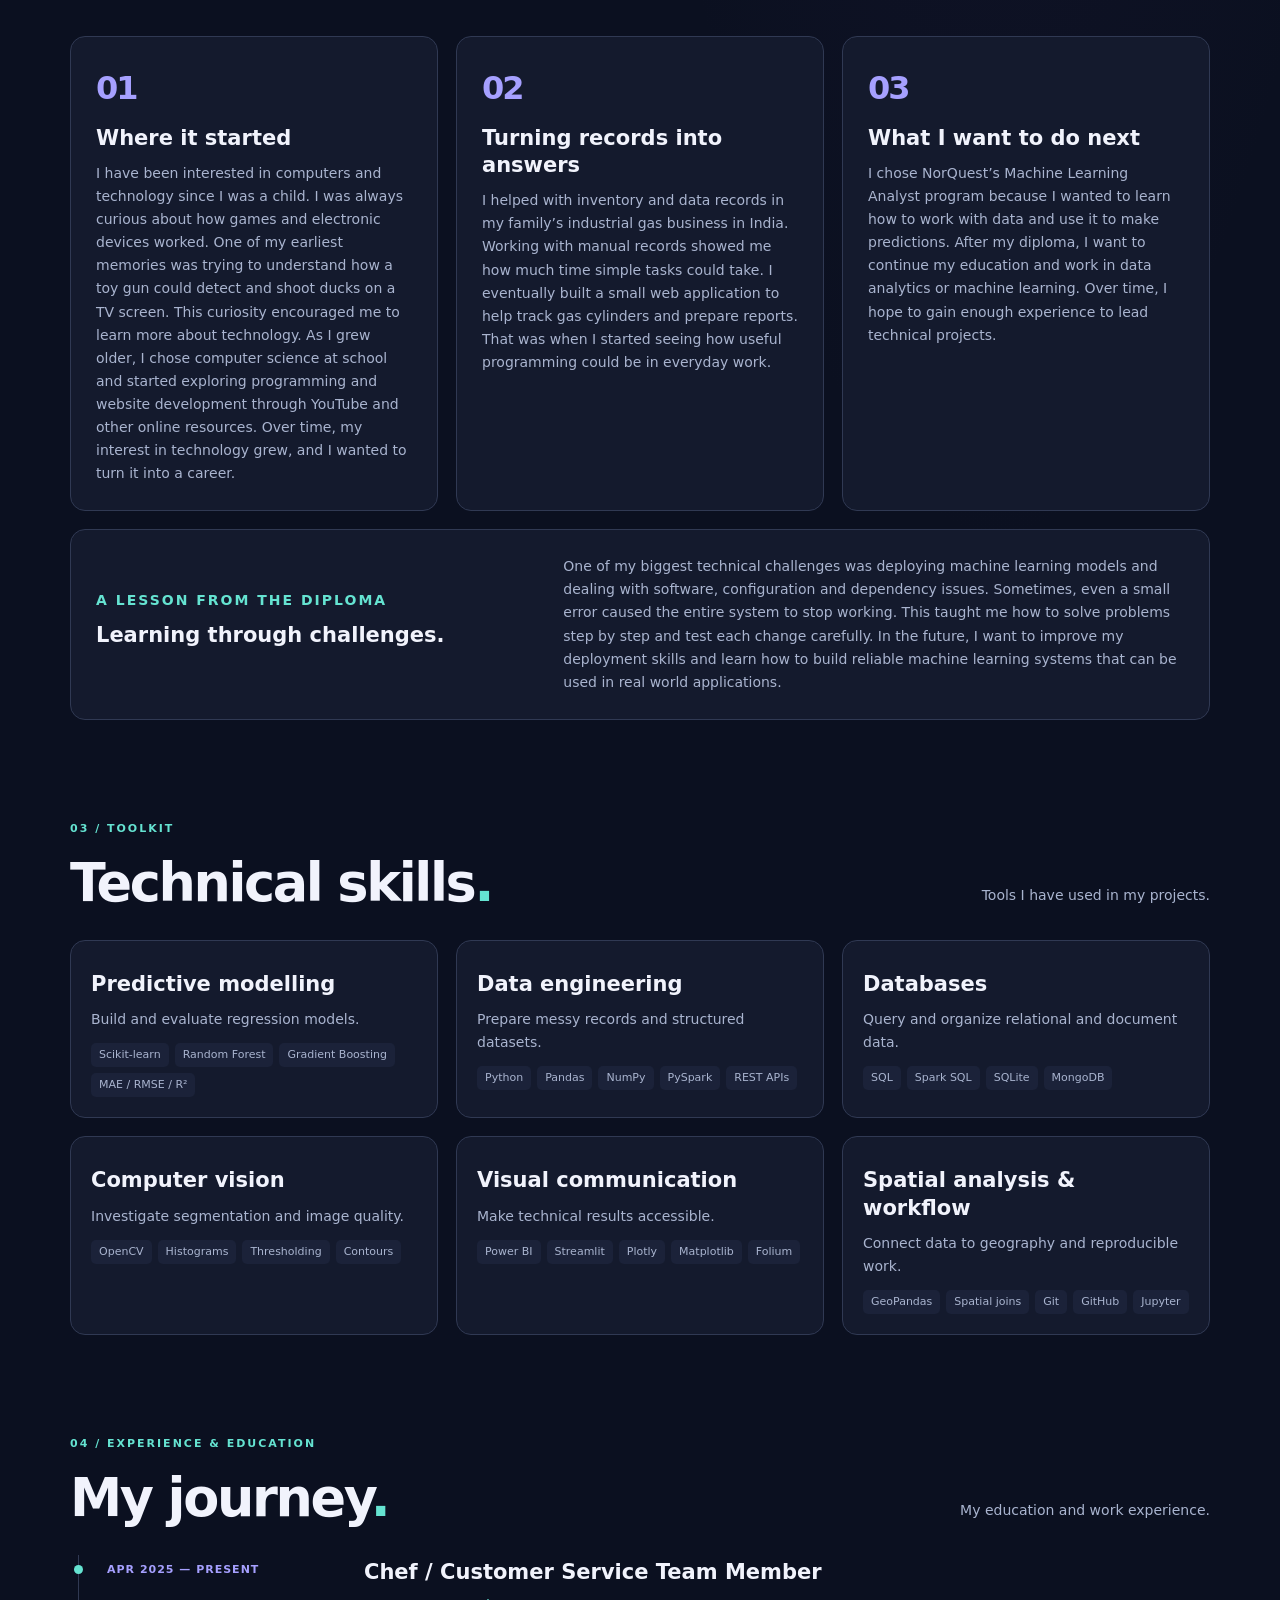
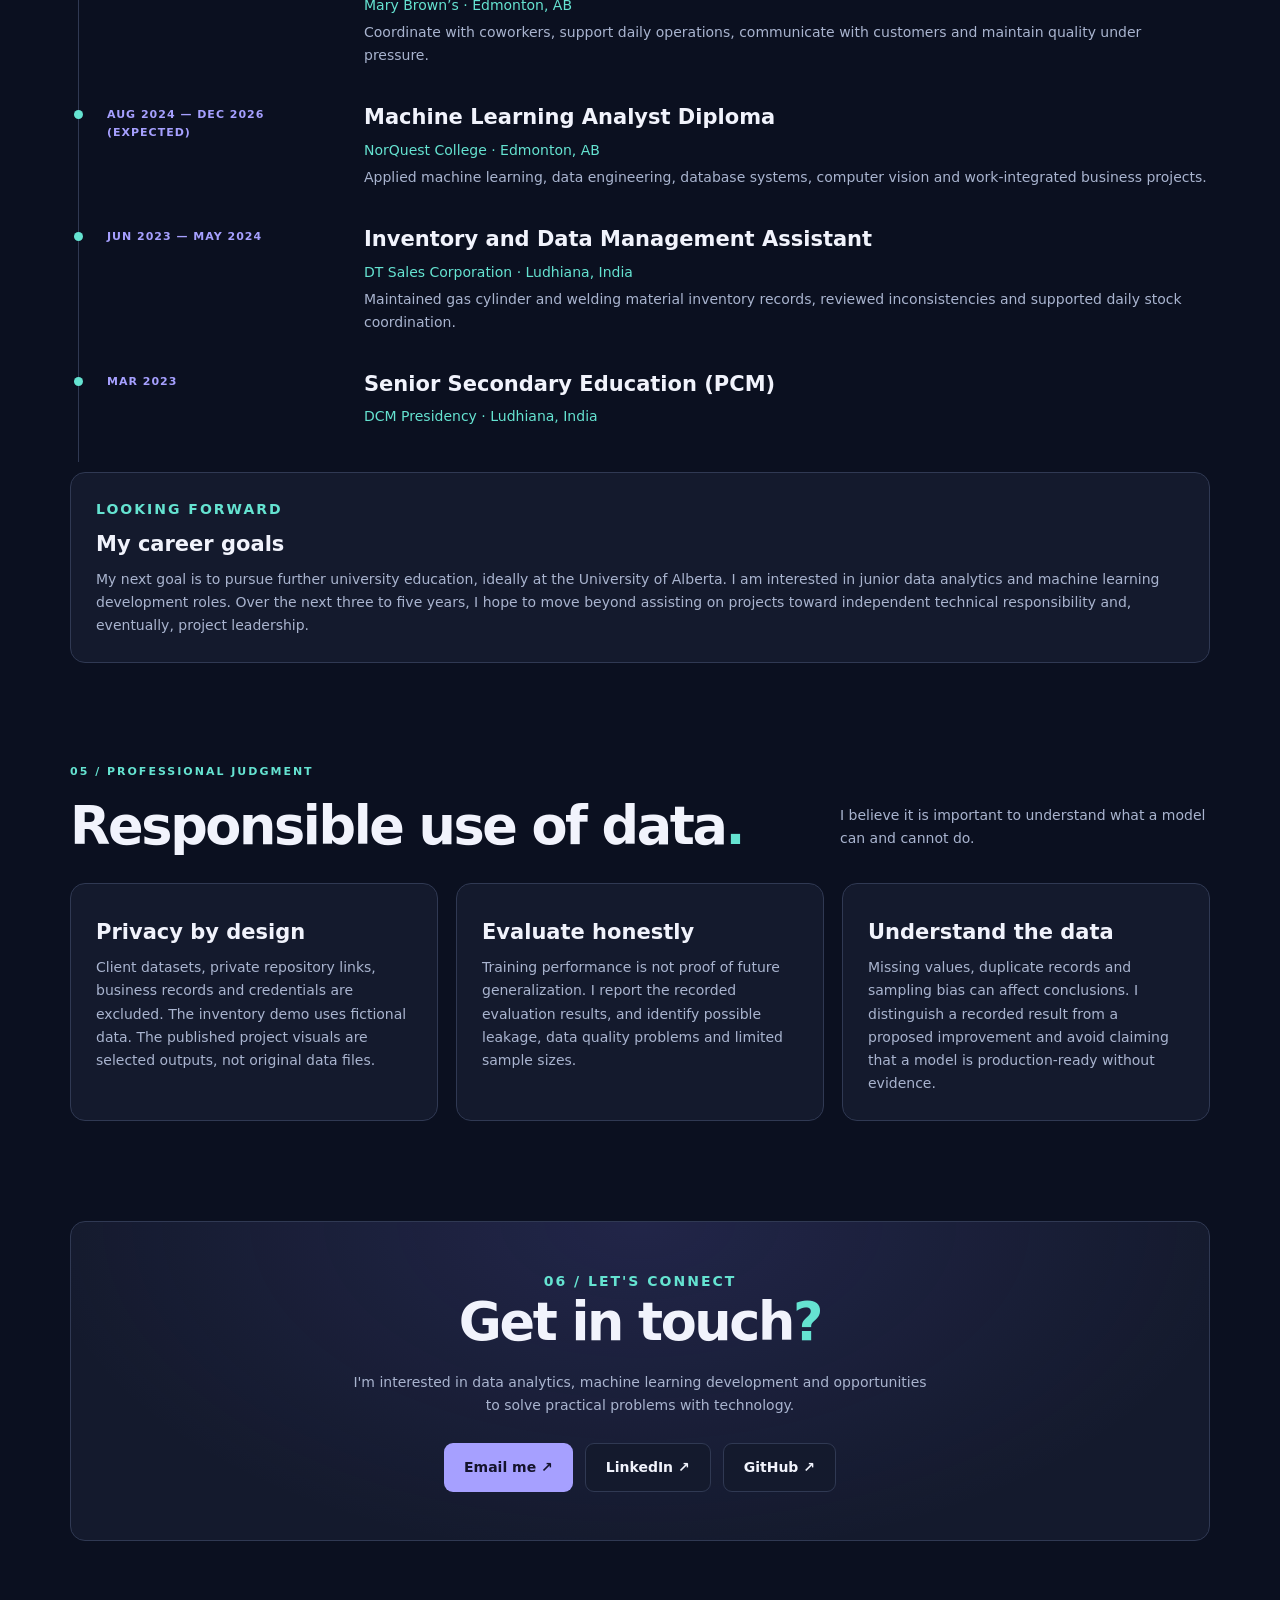
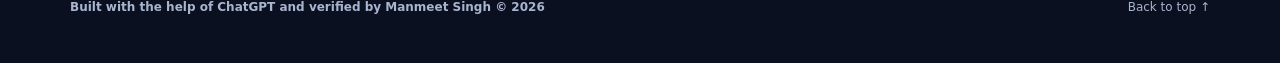
==== commit 5d46c752: "Fix duplicate homepage and preserve updated content" ====
--- a/index.html
+++ b/index.html
@@ -1,4 +1,3 @@
 <!DOCTYPE html>
 
-<html lang="en"><head><meta charset="utf-8"/><meta content="width=device-width,initial-scale=1" name="viewport"/><meta content="Manmeet Singh — Machine Learning Analyst student. Selected work in analytics, computer vision and business automation." name="description"/><meta content="#0c1021" name="theme-color"/><title>Manmeet Singh | Data &amp; Machine Learning Portfolio</title><link href="style.css" rel="stylesheet"/><script defer="" src="app.js"></script></head><body><a class="skip" href="#main">Skip to content</a><header class="header"><div class="nav wrap"><a class="brand" href="#home"><span class="mark">M<span>.</span></span><span>MANMEET <b>SINGH</b></span></a><button aria-expanded="false" aria-label="Toggle navigation" class="menu">☰</button><nav aria-label="Main navigation"><a href="#work">Projects</a><a href="#about">About</a><a href="#skills">Skills</a><a href="#journey">Journey</a><a href="#contact">Contact</a></nav><button aria-label="Switch color theme" class="theme" id="theme">☼</button></div></header><main id="main"><section class="hero wrap" id="home"><div class="hero-copy"><div class="eyebrow">EDMONTON, ALBERTA</div><h1>Turning data into<br/><em>solutions.</em></h1><p class="intro">I'm <strong>Manmeet Singh</strong>, a Machine Learning Analyst diploma student interested in using data and machine learning to solve real business problems.</p><div class="actions"><a class="primary" href="#work">Explore my work <span>↗</span></a><a class="secondary" href="resume.html">View resume ↗</a></div></div><div aria-label="Portrait of Manmeet Singh" class="hero-art"><div class="portrait"><img alt="Manmeet Singh standing outdoors in warm evening lighting" src="assets/portrait.webp"/></div></div></section><section class="section wrap" id="work"><div class="section-head"><div><p class="eyebrow">01 / SELECTED WORK</p><h2>My projects<span>.</span></h2></div><p>Explore my main projects through original graphs, findings and the methods behind them.</p></div><div aria-label="Filter projects" class="filters" role="group"><button aria-pressed="true" class="active" data-filter="all">All projects</button><button aria-pressed="false" data-filter="ml">Machine learning</button><button aria-pressed="false" data-filter="data">Data analytics</button><button aria-pressed="false" data-filter="cv">Computer vision</button><button aria-pressed="false" data-filter="app">Applications</button></div><div class="project-grid" id="projects"></div><p aria-live="polite" class="sr" id="filter-status"></p></section><section class="section wrap" id="about"><div class="section-head"><div><p class="eyebrow">02 / MY STORY</p><h2>About me<span>.</span></h2></div></div><div class="story"><article class="panel"><span class="number">01</span><h3>Where it started</h3><p>I have been interested in computers since I was a child. I used to wonder how games and electronic devices worked. One of my early interests was figuring out how the toy gun in a duck-shooting game could interact with the screen. Later, I explored computer science at school and learned more about programming through online resources.</p></article><article class="panel"><span class="number">02</span><h3>Turning records into answers</h3><p>I helped with inventory and data records in my family’s industrial gas business in India. Working with manual records showed me how much time simple tasks could take. I eventually built a small web application to help track gas cylinders and prepare reports. That was when I started seeing how useful programming could be in everyday work.</p></article><article class="panel"><span class="number">03</span><h3>What I want to do next</h3><p>I chose NorQuest’s Machine Learning Analyst program because I wanted to learn how to work with data and use it to make predictions. After my diploma, I want to continue my education and work in data analytics or machine learning. Over time, I hope to gain enough experience to lead technical projects.</p></article></div><div class="reflection panel"><div><p class="eyebrow">A LESSON FROM THE DIPLOMA</p><h3>Learning through challenges.</h3></div><p>One of my biggest technical challenges was working with model deployment tools and managing dependencies and configuration. Troubleshooting taught me to isolate problems, test changes incrementally and value reproducible workflows. I want to keep developing that discipline as I move from classroom experiments to production-quality systems.</p></div></section><section class="section wrap" id="skills"><div class="section-head"><div><p class="eyebrow">03 / TOOLKIT</p><h2>Technical skills<span>.</span></h2></div><p>Tools I have used in my projects.</p></div><div class="skill-grid" id="skill-grid"></div></section><section class="section wrap" id="journey"><div class="section-head"><div><p class="eyebrow">04 / EXPERIENCE &amp; EDUCATION</p><h2>My journey<span>.</span></h2></div><p>My education and work experience.</p></div><div class="timeline"><article><time>APR 2025 — PRESENT</time><div><h3>Chef / Customer Service Team Member</h3><p class="sub">Mary Brown’s · Edmonton, AB</p><p>Coordinate with coworkers, support daily operations, communicate with customers and maintain quality under pressure.</p></div></article><article><time>AUG 2024 — DEC 2026 (EXPECTED)</time><div><h3>Machine Learning Analyst Diploma</h3><p class="sub">NorQuest College · Edmonton, AB</p><p>Applied machine learning, data engineering, database systems, computer vision and work-integrated business projects.</p></div></article><article><time>JUN 2023 — MAY 2024</time><div><h3>Inventory and Data Management Assistant</h3><p class="sub">DT Sales Corporation · Ludhiana, India</p><p>Maintained gas cylinder and welding material inventory records, reviewed inconsistencies and supported daily stock coordination.</p></div></article><article><time>MAR 2023</time><div><h3>Senior Secondary Education (PCM)</h3><p class="sub">DCM Presidency · Ludhiana, India</p></div></article></div><div class="goals panel"><p class="eyebrow">LOOKING FORWARD</p><h3>My career goals</h3><p>My next goal is to pursue further university education, ideally at the University of Alberta. I am interested in junior data analytics and machine learning development roles. Over the next three to five years, I hope to move beyond assisting on projects toward independent technical responsibility and, eventually, project leadership.</p></div></section><section class="section wrap" id="responsibility"><div class="section-head"><div><p class="eyebrow">05 / PROFESSIONAL JUDGMENT</p><h2>Responsible use of data<span>.</span></h2></div><p>I believe it is important to understand what a model can and cannot do.</p></div><div class="story"><article class="panel"><h3>Privacy by design</h3><p>Client datasets, private repository links, business records and credentials are excluded. The inventory demo uses fictional data. The published project visuals are selected outputs, not original data files.</p></article><article class="panel"><h3>Evaluate honestly</h3><p>Training performance is not proof of future generalization. I report the recorded evaluation results, and identify possible leakage, data quality problems and limited sample sizes.</p></article><article class="panel"><h3>Understand the data</h3><p>Missing values, duplicate records and sampling bias can affect conclusions. I distinguish a recorded result from a proposed improvement and avoid claiming that a model is production-ready without evidence.</p></article></div></section><section class="section wrap" id="contact"><div class="contact panel"><p class="eyebrow">06 / LET'S CONNECT</p><h2>Get in touch<span>?</span></h2><p>I'm interested in data analytics, machine learning development and opportunities to solve practical problems with technology.</p><div class="actions"><a class="primary" href="mailto:manmeetsingh.200472@gmail.com">Email me ↗</a><a class="secondary" href="https://www.linkedin.com/in/manmeet-singh-952027340/" rel="noopener" target="_blank">LinkedIn ↗</a><a class="secondary" href="https://github.com/ManmeetS0704" rel="noopener" target="_blank">GitHub ↗</a></div></div></section></main><footer class="wrap footer"><div><strong>Built with the help of Chat Gpt and verified By Manmeet Singh © 2026</strong></div><a href="#home">Back to top ↑</a></footer></body></html>
-<html lang="en"><head><meta charset="utf-8"/><meta content="width=device-width,initial-scale=1" name="viewport"/><meta content="Manmeet Singh — Machine Learning Analyst student. Selected work in analytics, computer vision and business automation." name="description"/><meta content="#0c1021" name="theme-color"/><title>Manmeet Singh | Data &amp; Machine Learning Portfolio</title><link href="style.css" rel="stylesheet"/><script defer="" src="app.js"></script></head><body><a class="skip" href="#main">Skip to content</a><header class="header"><div class="nav wrap"><a class="brand" href="#home"><span class="mark">M<span>.</span></span><span>MANMEET <b>SINGH</b></span></a><button aria-expanded="false" aria-label="Toggle navigation" class="menu">☰</button><nav aria-label="Main navigation"><a href="#work">Projects</a><a href="#about">About</a><a href="#skills">Skills</a><a href="#journey">Journey</a><a href="#contact">Contact</a></nav><button aria-label="Switch color theme" class="theme" id="theme">☼</button></div></header><main id="main"><section class="hero wrap" id="home"><div class="hero-copy"><div class="eyebrow">EDMONTON, ALBERTA</div><h1>Turning data into<br/><em>solutions.</em></h1><p class="intro">I'm <strong>Manmeet Singh</strong>, a Machine Learning Analyst diploma student interested in using data and machine learning to solve real business problems.</p><div class="actions"><a class="primary" href="#work">Explore my work <span>↗</span></a><a class="secondary" href="resume.html">View resume ↗</a></div></div><div aria-label="Portrait of Manmeet Singh" class="hero-art"><div class="portrait"><img alt="Manmeet Singh standing outdoors in warm evening lighting" src="assets/portrait.webp"/></div></div></section><section class="section wrap" id="work"><div class="section-head"><div><p class="eyebrow">01 / SELECTED WORK</p><h2>My projects<span>.</span></h2></div><p>Explore my main projects through original graphs, findings and the methods behind them.</p></div><div aria-label="Filter projects" class="filters" role="group"><button aria-pressed="true" class="active" data-filter="all">All projects</button><button aria-pressed="false" data-filter="ml">Machine learning</button><button aria-pressed="false" data-filter="data">Data analytics</button><button aria-pressed="false" data-filter="cv">Computer vision</button><button aria-pressed="false" data-filter="app">Applications</button></div><div class="project-grid" id="projects"></div><p aria-live="polite" class="sr" id="filter-status"></p></section><section class="section wrap" id="about"><div class="section-head"><div><p class="eyebrow">02 / MY STORY</p><h2>About me<span>.</span></h2></div></div><div class="story"><article class="panel"><span class="number">01</span><h3>Where it started</h3><p>I have been interested in computers and technology since I was a child. I was always curious about how games and electronic devices worked. One of my earliest memories was trying to understand how a toy gun could detect and shoot ducks on a TV screen. This curiosity encouraged me to learn more about technology. As I grew older, I chose computer science at school and started exploring programming and website development through YouTube and other online resources. Over time, my interest in technology grew, and I wanted to turn it into a career.</p></article><article class="panel"><span class="number">02</span><h3>Turning records into answers</h3><p>I helped with inventory and data records in my family’s industrial gas business in India. Working with manual records showed me how much time simple tasks could take. I eventually built a small web application to help track gas cylinders and prepare reports. That was when I started seeing how useful programming could be in everyday work.</p></article><article class="panel"><span class="number">03</span><h3>What I want to do next</h3><p>I chose NorQuest’s Machine Learning Analyst program because I wanted to learn how to work with data and use it to make predictions. After my diploma, I want to continue my education and work in data analytics or machine learning. Over time, I hope to gain enough experience to lead technical projects.</p></article></div><div class="reflection panel"><div><p class="eyebrow">A LESSON FROM THE DIPLOMA</p><h3>Learning through challenges.</h3></div><p>One of my biggest technical challenges was deploying machine learning models and dealing with software, configuration and dependency issues. Sometimes, even a small error caused the entire system to stop working. This taught me how to solve problems step by step and test each change carefully. In the future, I want to improve my deployment skills and learn how to build reliable machine learning systems that can be used in real world applications.</p></div></section><section class="section wrap" id="skills"><div class="section-head"><div><p class="eyebrow">03 / TOOLKIT</p><h2>Technical skills<span>.</span></h2></div><p>Tools I have used in my projects.</p></div><div class="skill-grid" id="skill-grid"></div></section><section class="section wrap" id="journey"><div class="section-head"><div><p class="eyebrow">04 / EXPERIENCE &amp; EDUCATION</p><h2>My journey<span>.</span></h2></div><p>My education and work experience.</p></div><div class="timeline"><article><time>APR 2025 — PRESENT</time><div><h3>Chef / Customer Service Team Member</h3><p class="sub">Mary Brown’s · Edmonton, AB</p><p>Coordinate with coworkers, support daily operations, communicate with customers and maintain quality under pressure.</p></div></article><article><time>AUG 2024 — DEC 2026 (EXPECTED)</time><div><h3>Machine Learning Analyst Diploma</h3><p class="sub">NorQuest College · Edmonton, AB</p><p>Applied machine learning, data engineering, database systems, computer vision and work-integrated business projects.</p></div></article><article><time>JUN 2023 — MAY 2024</time><div><h3>Inventory and Data Management Assistant</h3><p class="sub">DT Sales Corporation · Ludhiana, India</p><p>Maintained gas cylinder and welding material inventory records, reviewed inconsistencies and supported daily stock coordination.</p></div></article><article><time>MAR 2023</time><div><h3>Senior Secondary Education (PCM)</h3><p class="sub">DCM Presidency · Ludhiana, India</p></div></article></div><div class="goals panel"><p class="eyebrow">LOOKING FORWARD</p><h3>My career goals</h3><p>My next goal is to pursue further university education, ideally at the University of Alberta. I am interested in junior data analytics and machine learning development roles. Over the next three to five years, I hope to move beyond assisting on projects toward independent technical responsibility and, eventually, project leadership.</p></div></section><section class="section wrap" id="responsibility"><div class="section-head"><div><p class="eyebrow">05 / PROFESSIONAL JUDGMENT</p><h2>Responsible use of data<span>.</span></h2></div><p>I believe it is important to understand what a model can and cannot do.</p></div><div class="story"><article class="panel"><h3>Privacy by design</h3><p>Client datasets, private repository links, business records and credentials are excluded. The inventory demo uses fictional data. The published project visuals are selected outputs, not original data files.</p></article><article class="panel"><h3>Evaluate honestly</h3><p>Training performance is not proof of future generalization. I report the recorded evaluation results, and identify possible leakage, data quality problems and limited sample sizes.</p></article><article class="panel"><h3>Understand the data</h3><p>Missing values, duplicate records and sampling bias can affect conclusions. I distinguish a recorded result from a proposed improvement and avoid claiming that a model is production-ready without evidence.</p></article></div></section><section class="section wrap" id="contact"><div class="contact panel"><p class="eyebrow">06 / LET'S CONNECT</p><h2>Get in touch<span>?</span></h2><p>I'm interested in data analytics, machine learning development and opportunities to solve practical problems with technology.</p><div class="actions"><a class="primary" href="mailto:manmeetsingh.200472@gmail.com">Email me ↗</a><a class="secondary" href="https://www.linkedin.com/in/manmeet-singh-952027340/" rel="noopener" target="_blank">LinkedIn ↗</a><a class="secondary" href="https://github.com/ManmeetS0704" rel="noopener" target="_blank">GitHub ↗</a></div></div></section></main><footer class="wrap footer"><div><strong>Manmeet Singh © 2026</strong></div><a href="#home">Back to top ↑</a></footer></body></html>
+<html lang="en"><head><meta charset="utf-8"/><meta content="width=device-width,initial-scale=1" name="viewport"/><meta content="Manmeet Singh — Machine Learning Analyst student. Selected work in analytics, computer vision and business automation." name="description"/><meta content="#0c1021" name="theme-color"/><title>Manmeet Singh | Data &amp; Machine Learning Portfolio</title><link href="style.css" rel="stylesheet"/><script defer="" src="app.js"></script></head><body><a class="skip" href="#main">Skip to content</a><header class="header"><div class="nav wrap"><a class="brand" href="#home"><span class="mark">M<span>.</span></span><span>MANMEET <b>SINGH</b></span></a><button aria-expanded="false" aria-label="Toggle navigation" class="menu">☰</button><nav aria-label="Main navigation"><a href="#work">Projects</a><a href="#about">About</a><a href="#skills">Skills</a><a href="#journey">Journey</a><a href="#contact">Contact</a></nav><button aria-label="Switch color theme" class="theme" id="theme">☼</button></div></header><main id="main"><section class="hero wrap" id="home"><div class="hero-copy"><div class="eyebrow">EDMONTON, ALBERTA</div><h1>Turning data into<br/><em>solutions.</em></h1><p class="intro">I'm <strong>Manmeet Singh</strong>, a Machine Learning Analyst diploma student interested in using data and machine learning to solve real business problems.</p><div class="actions"><a class="primary" href="#work">Explore my work <span>↗</span></a><a class="secondary" href="resume.html">View resume ↗</a></div></div><div aria-label="Portrait of Manmeet Singh" class="hero-art"><div class="portrait"><img alt="Manmeet Singh standing outdoors in warm evening lighting" src="assets/portrait.webp"/></div></div></section><section class="section wrap" id="work"><div class="section-head"><div><p class="eyebrow">01 / SELECTED WORK</p><h2>My projects<span>.</span></h2></div><p>Explore my main projects through original graphs, findings and the methods behind them.</p></div><div aria-label="Filter projects" class="filters" role="group"><button aria-pressed="true" class="active" data-filter="all">All projects</button><button aria-pressed="false" data-filter="ml">Machine learning</button><button aria-pressed="false" data-filter="data">Data analytics</button><button aria-pressed="false" data-filter="cv">Computer vision</button><button aria-pressed="false" data-filter="app">Applications</button></div><div class="project-grid" id="projects"></div><p aria-live="polite" class="sr" id="filter-status"></p></section><section class="section wrap" id="about"><div class="section-head"><div><p class="eyebrow">02 / MY STORY</p><h2>About me<span>.</span></h2></div></div><div class="story"><article class="panel"><span class="number">01</span><h3>Where it started</h3><p>I have been interested in computers and technology since I was a child. I was always curious about how games and electronic devices worked. One of my earliest memories was trying to understand how a toy gun could detect and shoot ducks on a TV screen. This curiosity encouraged me to learn more about technology. As I grew older, I chose computer science at school and started exploring programming and website development through YouTube and other online resources. Over time, my interest in technology grew, and I wanted to turn it into a career.</p></article><article class="panel"><span class="number">02</span><h3>Turning records into answers</h3><p>I helped with inventory and data records in my family’s industrial gas business in India. Working with manual records showed me how much time simple tasks could take. I eventually built a small web application to help track gas cylinders and prepare reports. That was when I started seeing how useful programming could be in everyday work.</p></article><article class="panel"><span class="number">03</span><h3>What I want to do next</h3><p>I chose NorQuest’s Machine Learning Analyst program because I wanted to learn how to work with data and use it to make predictions. After my diploma, I want to continue my education and work in data analytics or machine learning. Over time, I hope to gain enough experience to lead technical projects.</p></article></div><div class="reflection panel"><div><p class="eyebrow">A LESSON FROM THE DIPLOMA</p><h3>Learning through challenges.</h3></div><p>One of my biggest technical challenges was deploying machine learning models and dealing with software, configuration and dependency issues. Sometimes, even a small error caused the entire system to stop working. This taught me how to solve problems step by step and test each change carefully. In the future, I want to improve my deployment skills and learn how to build reliable machine learning systems that can be used in real world applications.</p></div></section><section class="section wrap" id="skills"><div class="section-head"><div><p class="eyebrow">03 / TOOLKIT</p><h2>Technical skills<span>.</span></h2></div><p>Tools I have used in my projects.</p></div><div class="skill-grid" id="skill-grid"></div></section><section class="section wrap" id="journey"><div class="section-head"><div><p class="eyebrow">04 / EXPERIENCE &amp; EDUCATION</p><h2>My journey<span>.</span></h2></div><p>My education and work experience.</p></div><div class="timeline"><article><time>APR 2025 — PRESENT</time><div><h3>Chef / Customer Service Team Member</h3><p class="sub">Mary Brown’s · Edmonton, AB</p><p>Coordinate with coworkers, support daily operations, communicate with customers and maintain quality under pressure.</p></div></article><article><time>AUG 2024 — DEC 2026 (EXPECTED)</time><div><h3>Machine Learning Analyst Diploma</h3><p class="sub">NorQuest College · Edmonton, AB</p><p>Applied machine learning, data engineering, database systems, computer vision and work-integrated business projects.</p></div></article><article><time>JUN 2023 — MAY 2024</time><div><h3>Inventory and Data Management Assistant</h3><p class="sub">DT Sales Corporation · Ludhiana, India</p><p>Maintained gas cylinder and welding material inventory records, reviewed inconsistencies and supported daily stock coordination.</p></div></article><article><time>MAR 2023</time><div><h3>Senior Secondary Education (PCM)</h3><p class="sub">DCM Presidency · Ludhiana, India</p></div></article></div><div class="goals panel"><p class="eyebrow">LOOKING FORWARD</p><h3>My career goals</h3><p>My next goal is to pursue further university education, ideally at the University of Alberta. I am interested in junior data analytics and machine learning development roles. Over the next three to five years, I hope to move beyond assisting on projects toward independent technical responsibility and, eventually, project leadership.</p></div></section><section class="section wrap" id="responsibility"><div class="section-head"><div><p class="eyebrow">05 / PROFESSIONAL JUDGMENT</p><h2>Responsible use of data<span>.</span></h2></div><p>I believe it is important to understand what a model can and cannot do.</p></div><div class="story"><article class="panel"><h3>Privacy by design</h3><p>Client datasets, private repository links, business records and credentials are excluded. The inventory demo uses fictional data. The published project visuals are selected outputs, not original data files.</p></article><article class="panel"><h3>Evaluate honestly</h3><p>Training performance is not proof of future generalization. I report the recorded evaluation results, and identify possible leakage, data quality problems and limited sample sizes.</p></article><article class="panel"><h3>Understand the data</h3><p>Missing values, duplicate records and sampling bias can affect conclusions. I distinguish a recorded result from a proposed improvement and avoid claiming that a model is production-ready without evidence.</p></article></div></section><section class="section wrap" id="contact"><div class="contact panel"><p class="eyebrow">06 / LET'S CONNECT</p><h2>Get in touch<span>?</span></h2><p>I'm interested in data analytics, machine learning development and opportunities to solve practical problems with technology.</p><div class="actions"><a class="primary" href="mailto:manmeetsingh.200472@gmail.com">Email me ↗</a><a class="secondary" href="https://www.linkedin.com/in/manmeet-singh-952027340/" rel="noopener" target="_blank">LinkedIn ↗</a><a class="secondary" href="https://github.com/ManmeetS0704" rel="noopener" target="_blank">GitHub ↗</a></div></div></section></main><footer class="wrap footer"><div><strong>Built with the help of ChatGPT and verified by Manmeet Singh © 2026</strong></div><a href="#home">Back to top ↑</a></footer></body></html>
